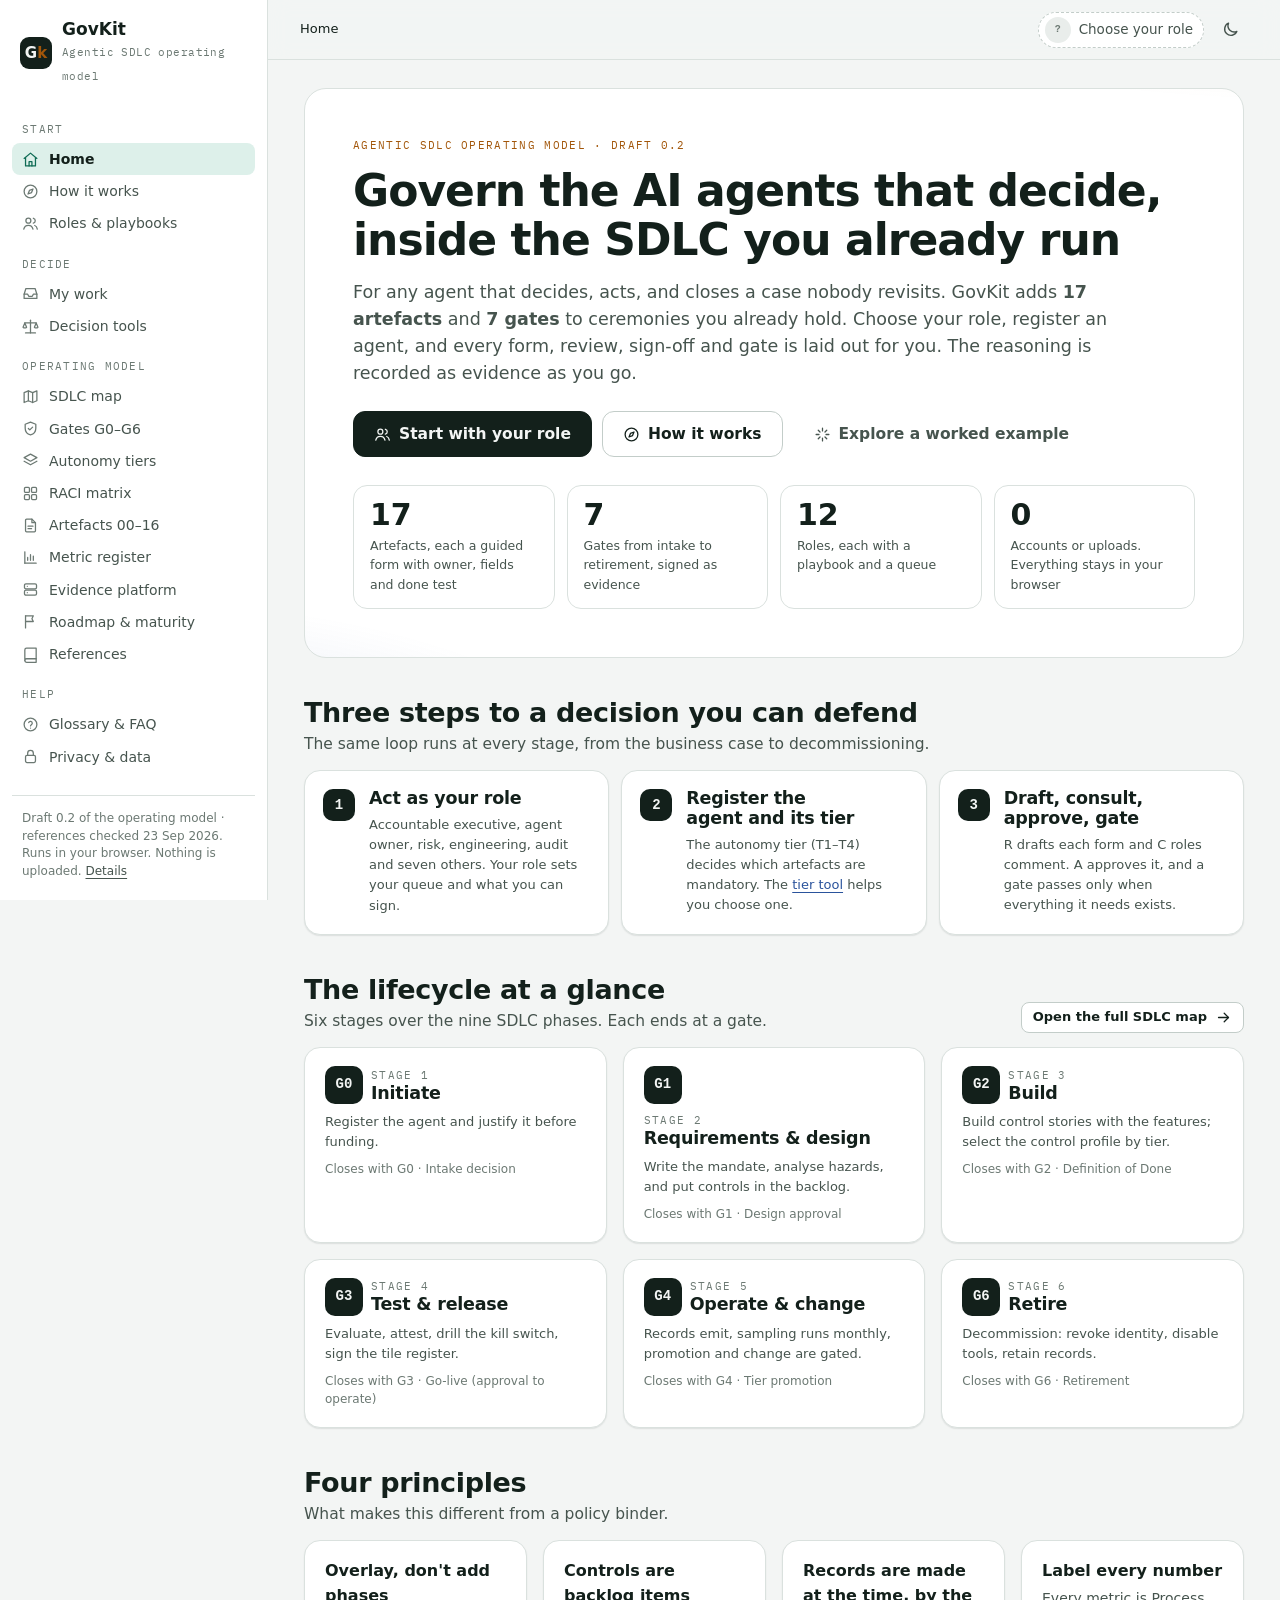
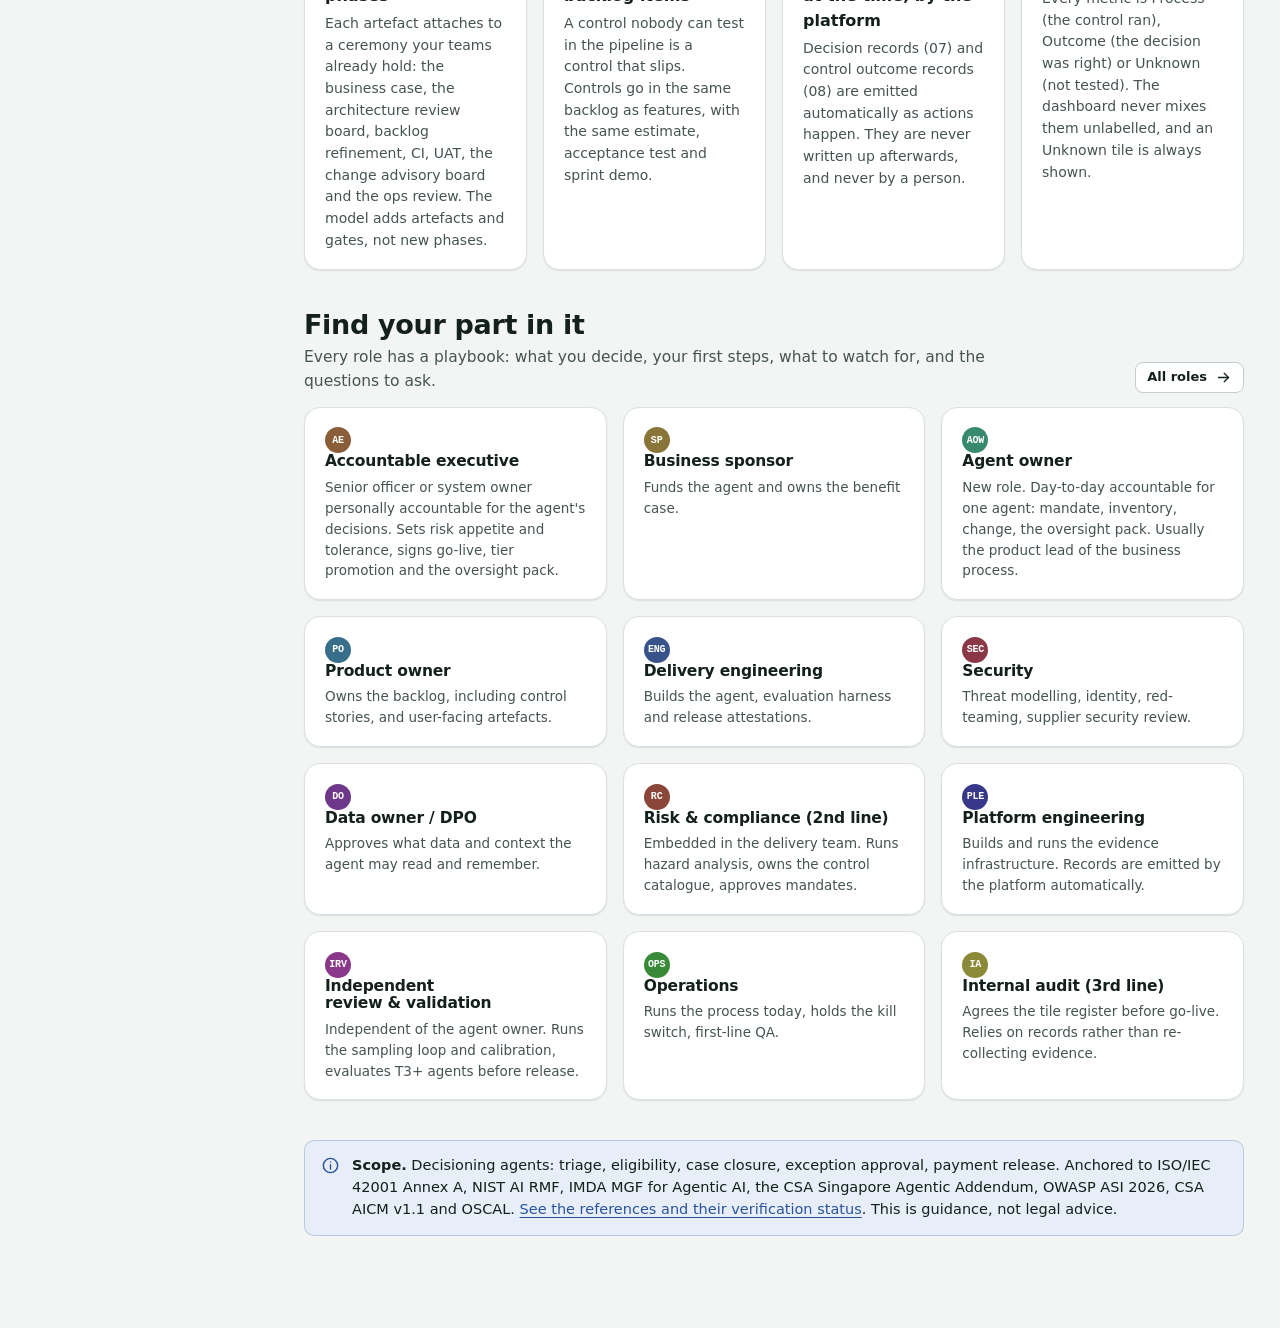
==== web/index.html @ 91ff84ce "Rebuild GovKit around the Agentic SDLC Operating Model Replaces the MkDocs template kit and its read" ====
<!doctype html>
<html lang="en">
<head>
<meta charset="utf-8">
<meta name="viewport" content="width=device-width, initial-scale=1, viewport-fit=cover">
<title>GovKit · Agentic SDLC Operating Model</title>
<meta name="description" content="A free, role-based decision environment for governing decisioning AI agents across the SDLC you already run: 17 artefacts, 7 gates, 12 roles, autonomy tiers, and quantified outcome evidence.">
<meta name="theme-color" content="#13201B">
<link rel="icon" href="assets/favicon.svg" type="image/svg+xml">
<link rel="preload" href="assets/fonts/inter.woff2" as="font" type="font/woff2" crossorigin>
<link rel="preload" href="assets/fonts/bricolage.woff2" as="font" type="font/woff2" crossorigin>
<link rel="stylesheet" href="assets/css/app.css">
<script>
  // Apply the saved theme before first paint so the page never flashes.
  try { var t = localStorage.getItem('govkit.theme'); if (t) document.documentElement.setAttribute('data-theme', t); } catch (e) {}
</script>
<script type="module" src="assets/js/app.js"></script>
</head>
<body>
<a class="skip" href="#content">Skip to content</a>
<div class="shell">
  <aside class="side" id="side" aria-label="Primary"></aside>
  <div class="scrim" data-action="close-nav"></div>
  <div class="main">
    <header class="top" id="top"></header>
    <main class="content" id="content" tabindex="-1">
      <noscript>
        <div class="callout warn"><div><b>JavaScript is needed.</b> GovKit is an interactive workspace that runs entirely in your browser. Nothing is sent to a server. Enable JavaScript to use it.</div></div>
      </noscript>
      <div id="app" aria-live="polite"><p class="faint">Loading the operating model…</p></div>
    </main>
  </div>
</div>
<div class="toast-wrap" id="toasts" role="status" aria-live="polite"></div>
</body>
</html>
---- web/assets/css/app.css ----
/* GovKit — Agentic SDLC operating model
   Design tokens follow the operating-model source pack: a green-grey neutral
   scale, Process (blue), Outcome (amber) and Unknown (grey) as the three
   evidence kinds, and status colours for pass / fail / warning. */

@font-face{font-family:"Bricolage Grotesque";src:url(../fonts/bricolage.woff2) format("woff2");font-weight:400 800;font-display:swap}
@font-face{font-family:"Inter";src:url(../fonts/inter.woff2) format("woff2");font-weight:400 700;font-display:swap}
@font-face{font-family:"IBM Plex Mono";src:url(../fonts/plexmono-400.woff2) format("woff2");font-weight:400;font-display:swap}
@font-face{font-family:"IBM Plex Mono";src:url(../fonts/plexmono-500.woff2) format("woff2");font-weight:500;font-display:swap}
@font-face{font-family:"IBM Plex Mono";src:url(../fonts/plexmono-600.woff2) format("woff2");font-weight:600;font-display:swap}

:root{
  --bg:#F3F5F4; --surface:#FFFFFF; --surface-2:#F8FAF9; --sunk:#E9EDEB;
  --ink:#13201B; --ink-2:#46544E; --ink-3:#6C7973; --rule:#DAE1DE; --rule-2:#C3CDC9;
  --process:#2A539C; --process-bg:#E7EEF8;
  --outcome:#A2560A; --outcome-bg:#FBECD8;
  --unknown:#5F666C; --unknown-bg:#ECEEEF;
  --ok:#23734A; --ok-bg:#E1F2E7; --bad:#B42318; --bad-bg:#FBE6E3; --warn:#8A6100; --warn-bg:#FBF1D2;
  --accent:#0E6B54; --accent-ink:#FFFFFF; --accent-bg:#DDF0EA;
  --code-bg:#EEF2F0; --hl:#FFF3C4;
  --shadow-1:0 1px 2px rgba(19,32,27,.06),0 1px 1px rgba(19,32,27,.04);
  --shadow-2:0 8px 24px -8px rgba(19,32,27,.18),0 2px 6px rgba(19,32,27,.06);
  --display:"Bricolage Grotesque","Avenir Next","Segoe UI",system-ui,sans-serif;
  --body:"Inter",system-ui,-apple-system,"Segoe UI",Roboto,sans-serif;
  --mono:"IBM Plex Mono",ui-monospace,"SFMono-Regular",Menlo,Consolas,monospace;
  --r-sm:6px; --r:10px; --r-lg:16px;
  --side:268px; --top:60px;
  color-scheme:light;
}
@media (prefers-color-scheme: dark){
  :root:not([data-theme="light"]){
    --bg:#0C1210; --surface:#141C19; --surface-2:#18211E; --sunk:#1D2724;
    --ink:#E4EBE7; --ink-2:#A9B6B0; --ink-3:#7F8C86; --rule:#27322E; --rule-2:#34413C;
    --process:#8DAEEA; --process-bg:#18233A; --outcome:#F2A649; --outcome-bg:#33230E;
    --unknown:#A9AFB4; --unknown-bg:#232A28;
    --ok:#62C48D; --ok-bg:#132A1D; --bad:#F2786E; --bad-bg:#371A16; --warn:#E8C45A; --warn-bg:#2F2710;
    --accent:#4CC7A2; --accent-ink:#06231B; --accent-bg:#12302A;
    --code-bg:#0F1614; --hl:#3A3212;
    --shadow-1:0 1px 2px rgba(0,0,0,.4); --shadow-2:0 10px 30px -10px rgba(0,0,0,.6);
    color-scheme:dark;
  }
}
:root[data-theme="dark"]{
  --bg:#0C1210; --surface:#141C19; --surface-2:#18211E; --sunk:#1D2724;
  --ink:#E4EBE7; --ink-2:#A9B6B0; --ink-3:#7F8C86; --rule:#27322E; --rule-2:#34413C;
  --process:#8DAEEA; --process-bg:#18233A; --outcome:#F2A649; --outcome-bg:#33230E;
  --unknown:#A9AFB4; --unknown-bg:#232A28;
  --ok:#62C48D; --ok-bg:#132A1D; --bad:#F2786E; --bad-bg:#371A16; --warn:#E8C45A; --warn-bg:#2F2710;
  --accent:#4CC7A2; --accent-ink:#06231B; --accent-bg:#12302A;
  --code-bg:#0F1614; --hl:#3A3212;
  --shadow-1:0 1px 2px rgba(0,0,0,.4); --shadow-2:0 10px 30px -10px rgba(0,0,0,.6);
  color-scheme:dark;
}

*{box-sizing:border-box}
svg{width:18px;height:18px;flex:none}
h2 svg,h3 svg,h4 svg{vertical-align:-3px;margin-right:4px}
.aid-box svg{width:19px;height:19px}
.sm-ic{width:13px;height:13px;vertical-align:-2px}
html{-webkit-text-size-adjust:100%;scroll-padding-top:calc(var(--top) + 16px)}
body{margin:0;background:var(--bg);color:var(--ink);font-family:var(--body);font-size:15.5px;line-height:1.55;-webkit-font-smoothing:antialiased;overflow-x:hidden}
h1,h2,h3,h4{font-family:var(--display);line-height:1.12;margin:0;letter-spacing:-.012em;text-wrap:balance}
h1{font-size:clamp(28px,4vw,44px);font-weight:800;letter-spacing:-.022em}
h2{font-size:clamp(21px,2.4vw,27px);font-weight:750}
h3{font-size:17.5px;font-weight:650}
h4{font-size:15px;font-weight:650}
p{margin:0}
a{color:var(--process);text-underline-offset:3px;text-decoration-thickness:1px}
a:hover{text-decoration-thickness:2px}
:focus-visible{outline:2px solid var(--accent);outline-offset:2px;border-radius:4px}
code,kbd,.mono{font-family:var(--mono)}
code{font-size:.9em;background:var(--code-bg);padding:1px 5px;border-radius:4px}
pre{margin:0;background:var(--code-bg);border:1px solid var(--rule);border-radius:var(--r);padding:14px 16px;overflow:auto;font-size:12.5px;line-height:1.55;font-family:var(--mono);white-space:pre}
ul,ol{margin:0;padding-left:20px}
li+li{margin-top:4px}
hr{border:0;border-top:1px solid var(--rule);margin:24px 0}
.sr-only{position:absolute;width:1px;height:1px;padding:0;margin:-1px;overflow:hidden;clip:rect(0,0,0,0);white-space:nowrap;border:0}
.skip{position:absolute;left:12px;top:-60px;z-index:100;background:var(--ink);color:var(--bg);padding:8px 12px;border-radius:6px}
.skip:focus{top:12px}
@media (prefers-reduced-motion: reduce){*{transition:none!important;animation:none!important;scroll-behavior:auto!important}}

/* ---------- shell ---------- */
.shell{display:grid;grid-template-columns:var(--side) minmax(0,1fr);min-height:100vh}
.side{position:sticky;top:0;height:100vh;overflow-y:auto;background:var(--surface);border-right:1px solid var(--rule);display:flex;flex-direction:column;padding:16px 12px 20px;gap:4px;z-index:40}
.brand{display:flex;align-items:center;gap:10px;padding:4px 8px 14px;text-decoration:none;color:var(--ink)}
.brand-mark{width:32px;height:32px;border-radius:9px;background:var(--ink);color:var(--bg);display:flex;align-items:center;justify-content:center;font-family:var(--display);font-weight:800;font-size:15px;flex:none}
.brand-mark span{color:var(--outcome)}
.brand b{font-family:var(--display);font-weight:800;font-size:17px;display:block;line-height:1.1}
.brand small{font-family:var(--mono);font-size:10.5px;color:var(--ink-3);letter-spacing:.04em}
.nav-group{margin-top:10px}
.nav-label{font-family:var(--mono);font-size:10.5px;letter-spacing:.12em;text-transform:uppercase;color:var(--ink-3);padding:6px 10px}
.nav a{display:flex;align-items:center;gap:10px;padding:7px 10px;border-radius:8px;color:var(--ink-2);text-decoration:none;font-size:14px;font-weight:500;line-height:1.3}
.nav a:hover{background:var(--sunk);color:var(--ink)}
.nav a[aria-current="page"]{background:var(--accent-bg);color:var(--ink);font-weight:600}
.nav a[aria-current="page"] svg{color:var(--accent)}
.nav svg{width:17px;height:17px;flex:none;color:var(--ink-3)}
.nav .count{margin-left:auto;font-family:var(--mono);font-size:11px;background:var(--outcome);color:var(--bg);border-radius:20px;padding:1px 7px;font-weight:600}
.side-foot{margin-top:auto;padding:14px 10px 0;border-top:1px solid var(--rule);font-size:12px;color:var(--ink-3);line-height:1.45}
.side-foot a{color:var(--ink-2)}

.main{min-width:0;display:flex;flex-direction:column}
.top{position:sticky;top:0;z-index:30;height:var(--top);display:flex;align-items:center;gap:10px;padding:0 clamp(16px,3vw,32px);background:color-mix(in srgb,var(--bg) 86%,transparent);backdrop-filter:saturate(1.4) blur(10px);-webkit-backdrop-filter:saturate(1.4) blur(10px);border-bottom:1px solid var(--rule)}
.top .menu{display:none}
.crumbs{display:flex;align-items:center;gap:6px;font-size:13px;color:var(--ink-3);min-width:0;overflow:hidden;white-space:nowrap}
.crumbs a{color:var(--ink-3);text-decoration:none}
.crumbs a:hover{color:var(--ink)}
.crumbs span:last-child{color:var(--ink);font-weight:500;overflow:hidden;text-overflow:ellipsis}
.crumbs .sep{opacity:.5}
.top-right{margin-left:auto;display:flex;align-items:center;gap:8px}
.content{width:100%;max-width:1180px;margin:0 auto;padding:28px clamp(16px,3vw,36px) 96px}
.scrim{display:none}

@media (max-width: 960px){
  .shell{grid-template-columns:minmax(0,1fr)}
  .side{position:fixed;left:0;top:0;bottom:0;width:min(300px,86vw);transform:translateX(-102%);transition:transform .22s ease;box-shadow:var(--shadow-2)}
  body.nav-open .side{transform:none}
  body.nav-open .scrim{display:block;position:fixed;inset:0;background:rgba(0,0,0,.35);z-index:35}
  .top .menu{display:inline-grid}
  .crumbs{display:none}
  .top .brand-sm{display:flex}
}
.brand-sm{display:none;align-items:center;gap:8px;text-decoration:none;color:var(--ink);font-family:var(--display);font-weight:800}
.brand-sm .brand-mark{width:28px;height:28px;font-size:13px;border-radius:8px}

/* ---------- role switcher ---------- */
.role-btn{display:inline-flex;align-items:center;gap:8px;height:36px;padding:0 10px 0 6px;border-radius:30px;border:1px solid var(--rule-2);background:var(--surface);color:var(--ink);cursor:pointer;font:inherit;font-size:13.5px;font-weight:500;max-width:260px}
.role-btn:hover{border-color:var(--ink-3)}
.role-btn .av{flex:none}
.role-btn .rl{overflow:hidden;text-overflow:ellipsis;white-space:nowrap}
.role-btn.none{border-style:dashed;color:var(--ink-2)}
.role-btn.none .av{background:var(--sunk);color:var(--ink-3)}
.av{width:26px;height:26px;border-radius:50%;display:inline-grid;place-items:center;font-family:var(--mono);font-size:10px;font-weight:600;background:var(--ink);color:var(--bg);letter-spacing:-.02em}
.av.lg{width:44px;height:44px;font-size:13px}
.icon-btn{appearance:none;width:36px;height:36px;border-radius:10px;border:1px solid transparent;background:transparent;color:var(--ink-2);display:inline-grid;place-items:center;cursor:pointer}
.icon-btn:hover{background:var(--sunk);color:var(--ink)}
.icon-btn svg{width:19px;height:19px}

.popover{position:absolute;right:clamp(16px,3vw,32px);top:calc(var(--top) - 6px);width:min(380px,calc(100vw - 32px));max-height:min(620px,80vh);overflow:auto;background:var(--surface);border:1px solid var(--rule);border-radius:var(--r-lg);box-shadow:var(--shadow-2);padding:10px;z-index:50}
.popover h4{padding:6px 8px 4px}
.popover .hint{font-size:12.5px;color:var(--ink-3);padding:0 8px 8px}
.role-opt{display:flex;gap:10px;align-items:flex-start;width:100%;text-align:left;padding:8px;border-radius:10px;border:0;background:none;color:var(--ink);cursor:pointer;font:inherit}
.role-opt:hover,.role-opt:focus-visible{background:var(--sunk)}
.role-opt[aria-checked="true"]{background:var(--accent-bg)}
.role-opt b{font-size:13.5px;display:block}
.role-opt small{font-size:12px;color:var(--ink-3);display:block;line-height:1.35;margin-top:1px}
.name-row{display:flex;gap:8px;align-items:center;padding:10px 8px 4px;border-top:1px solid var(--rule);margin-top:8px}
.name-row label{font-size:12px;color:var(--ink-3);white-space:nowrap}

/* ---------- primitives ---------- */
.stack{display:flex;flex-direction:column}
.row{display:flex;align-items:center;flex-wrap:wrap}
.g4{gap:4px}.g6{gap:6px}.g8{gap:8px}.g12{gap:12px}.g16{gap:16px}.g20{gap:20px}.g24{gap:24px}.g32{gap:32px}
.grow{flex:1 1 auto;min-width:0}
.mt8{margin-top:8px}.mt12{margin-top:12px}.mt16{margin-top:16px}.mt24{margin-top:24px}.mt32{margin-top:32px}.mt48{margin-top:48px}
.muted{color:var(--ink-2)}.faint{color:var(--ink-3)}
.small{font-size:13px}.xs{font-size:12px}
.eyebrow{font-family:var(--mono);font-size:11px;letter-spacing:.12em;text-transform:uppercase;color:var(--ink-3)}
.eyebrow.accent{color:var(--outcome)}
.lede{font-size:17.5px;color:var(--ink-2);line-height:1.55;max-width:760px}
.prose{max-width:760px}
.prose p+p{margin-top:12px}
.grid{display:grid;gap:16px}
.cols-2{grid-template-columns:repeat(2,minmax(0,1fr))}
.cols-3{grid-template-columns:repeat(3,minmax(0,1fr))}
.cols-4{grid-template-columns:repeat(4,minmax(0,1fr))}
.auto-fill{grid-template-columns:repeat(auto-fill,minmax(260px,1fr))}
@media (max-width: 1080px){.cols-4{grid-template-columns:repeat(2,minmax(0,1fr))}}
@media (max-width: 860px){.cols-3,.cols-2{grid-template-columns:minmax(0,1fr)}}
@media (max-width: 560px){.cols-4{grid-template-columns:minmax(0,1fr)}}

.page-head{display:flex;flex-direction:column;gap:10px;margin-bottom:26px}

.section{margin-top:40px}
.section-head{display:flex;align-items:flex-end;justify-content:space-between;gap:12px;flex-wrap:wrap;margin-bottom:14px}
.section-head p{max-width:700px}

.card{background:var(--surface);border:1px solid var(--rule);border-radius:var(--r-lg);padding:18px 20px;box-shadow:var(--shadow-1)}
.card.flat{box-shadow:none}
.card.pad-lg{padding:24px 26px}
.card.sunk{background:var(--surface-2)}
a.card{display:block;color:inherit;text-decoration:none;transition:border-color .15s,box-shadow .15s,transform .15s}
a.card:hover{border-color:var(--rule-2);box-shadow:var(--shadow-2);transform:translateY(-1px)}
.card-title{display:flex;align-items:center;gap:10px}
.card h3+p{margin-top:6px}

.btn{appearance:none;display:inline-flex;align-items:center;justify-content:center;gap:8px;height:38px;padding:0 15px;border-radius:10px;border:1px solid var(--rule-2);background:var(--surface);color:var(--ink);font:inherit;font-size:14px;font-weight:550;cursor:pointer;text-decoration:none;white-space:nowrap;transition:background .15s,border-color .15s,box-shadow .15s}
.btn:hover{border-color:var(--ink-3);text-decoration:none}
.btn svg{width:17px;height:17px}
.btn.primary{background:var(--ink);border-color:var(--ink);color:var(--bg)}
.btn.primary:hover{box-shadow:0 0 0 3px color-mix(in srgb,var(--ink) 18%,transparent)}
.btn.accent{background:var(--accent);border-color:var(--accent);color:var(--accent-ink)}
.btn.ok{background:var(--ok);border-color:var(--ok);color:#fff}
.btn.bad{background:transparent;border-color:color-mix(in srgb,var(--bad) 55%,transparent);color:var(--bad)}
.btn.bad:hover{background:var(--bad-bg)}
.btn.ghost{background:transparent;border-color:transparent;color:var(--ink-2)}
.btn.ghost:hover{background:var(--sunk);color:var(--ink)}
.btn.sm{height:31px;padding:0 11px;font-size:13px;border-radius:8px}
.btn.lg{height:46px;padding:0 20px;font-size:15.5px;border-radius:12px}
.btn[disabled],.btn[aria-disabled="true"]{opacity:.45;cursor:not-allowed;box-shadow:none}

.badge{display:inline-flex;align-items:center;gap:5px;font-family:var(--mono);font-size:10.5px;font-weight:600;letter-spacing:.05em;text-transform:uppercase;padding:3px 8px;border-radius:20px;white-space:nowrap;line-height:1.3;background:var(--sunk);color:var(--ink-2)}
.badge .dot{width:6px;height:6px;border-radius:50%;background:currentColor}
.badge.process{background:var(--process-bg);color:var(--process)}
.badge.outcome{background:var(--outcome-bg);color:var(--outcome)}
.badge.unknown{background:var(--unknown-bg);color:var(--unknown)}
.badge.ok{background:var(--ok-bg);color:var(--ok)}
.badge.bad{background:var(--bad-bg);color:var(--bad)}
.badge.warn{background:var(--warn-bg);color:var(--warn)}
.badge.ink{background:var(--ink);color:var(--bg)}
.badge.line{background:transparent;border:1px solid var(--rule-2);color:var(--ink-2)}
.badge.accent{background:var(--accent-bg);color:var(--accent)}

.chip{display:inline-flex;align-items:center;gap:6px;font-family:var(--mono);font-size:12px;padding:4px 9px;border-radius:8px;border:1px solid var(--rule);background:var(--surface);color:var(--ink);text-decoration:none;white-space:nowrap}
a.chip:hover{border-color:var(--ink-3)}
button.chip{cursor:pointer}
.chip[aria-pressed="true"]{background:var(--ink);border-color:var(--ink);color:var(--bg)}
.aid{font-family:var(--mono);font-weight:600;color:var(--process)}
.aid.o{color:var(--outcome)}
.aid-box{display:inline-grid;place-items:center;min-width:38px;height:38px;border-radius:10px;background:var(--process-bg);color:var(--process);font-family:var(--mono);font-weight:600;font-size:14px;flex:none}
.aid-box.o{background:var(--outcome-bg);color:var(--outcome)}
.aid-box.g{background:var(--ink);color:var(--bg)}

.callout{display:flex;gap:12px;padding:14px 16px;border-radius:var(--r);border:1px solid var(--rule);background:var(--surface-2);font-size:14.5px;line-height:1.5}
.callout svg{width:19px;height:19px;flex:none;margin-top:1px}
.callout.info{background:var(--process-bg);border-color:color-mix(in srgb,var(--process) 25%,transparent)}
.callout.info svg{color:var(--process)}
.callout.warn{background:var(--warn-bg);border-color:color-mix(in srgb,var(--warn) 30%,transparent)}
.callout.warn svg{color:var(--warn)}
.callout.ok{background:var(--ok-bg);border-color:color-mix(in srgb,var(--ok) 30%,transparent)}
.callout.ok svg{color:var(--ok)}
.callout.bad{background:var(--bad-bg);border-color:color-mix(in srgb,var(--bad) 30%,transparent)}
.callout.bad svg{color:var(--bad)}
.callout.outcome{background:var(--outcome-bg);border-color:color-mix(in srgb,var(--outcome) 30%,transparent)}
.callout.outcome svg{color:var(--outcome)}
.callout b{font-weight:650}

.kv{display:grid;grid-template-columns:minmax(90px,auto) minmax(0,1fr);gap:8px 16px;font-size:14px}
.kv dt{font-family:var(--mono);font-size:10.5px;letter-spacing:.1em;text-transform:uppercase;color:var(--ink-3);padding-top:3px}
.kv dd{margin:0;color:var(--ink-2)}

.progress{height:8px;border-radius:10px;background:var(--sunk);overflow:hidden}
.progress>span{display:block;height:100%;border-radius:10px;background:var(--accent);transition:width .3s}
.progress.ok>span{background:var(--ok)}
.ring{--p:0;--c:var(--accent);width:58px;height:58px;border-radius:50%;background:conic-gradient(var(--c) calc(var(--p)*1%),var(--sunk) 0);display:grid;place-items:center;flex:none}
.ring::before{content:"";grid-area:1/1;width:44px;height:44px;border-radius:50%;background:var(--surface)}
.ring b{grid-area:1/1;font-family:var(--mono);font-size:12.5px;z-index:1}
.ring.lg{width:84px;height:84px}
.ring.lg::before{width:66px;height:66px}
.ring.lg b{font-size:16px}

.empty{text-align:center;padding:40px 24px;border:1.5px dashed var(--rule-2);border-radius:var(--r-lg);color:var(--ink-2)}
.empty svg{width:34px;height:34px;color:var(--ink-3)}
.empty h3{margin:10px 0 6px}
.empty p{max-width:460px;margin:0 auto}

/* ---------- tables ---------- */
.scroll-x{overflow-x:auto;-webkit-overflow-scrolling:touch;border-radius:var(--r-lg)}
.tbl{border-collapse:collapse;width:100%;font-size:14px}
.tbl th{font-family:var(--mono);font-size:10.5px;letter-spacing:.1em;text-transform:uppercase;color:var(--ink-3);text-align:left;font-weight:500;padding:10px 12px;border-bottom:1px solid var(--rule-2);background:var(--surface-2);vertical-align:bottom;white-space:nowrap}
.tbl td{padding:11px 12px;border-bottom:1px solid var(--rule);vertical-align:top;color:var(--ink-2);line-height:1.45}
.tbl tr:last-child td{border-bottom:0}
.tbl td.k{font-weight:600;color:var(--ink)}
.tbl-card{background:var(--surface);border:1px solid var(--rule);border-radius:var(--r-lg);overflow:hidden;box-shadow:var(--shadow-1)}
.tbl tbody tr:hover td{background:color-mix(in srgb,var(--sunk) 45%,transparent)}
.tbl .num{text-align:right;font-family:var(--mono);white-space:nowrap}

.matrix td,.matrix th{text-align:center;padding:8px 6px}
.matrix td:nth-child(1),.matrix td:nth-child(2),.matrix th:nth-child(1),.matrix th:nth-child(2){text-align:left}
.matrix th.vert{writing-mode:vertical-rl;transform:rotate(180deg);height:150px;white-space:nowrap;padding:8px 4px;vertical-align:bottom;letter-spacing:.04em;text-transform:none;font-size:11.5px}
.matrix .colhl{background:color-mix(in srgb,var(--hl) 80%,transparent)!important}
.matrix tr.dimrow td{opacity:.3}
.rc{display:inline-grid;place-items:center;min-width:24px;height:22px;padding:0 3px;border-radius:5px;font-family:var(--mono);font-weight:600;font-size:11.5px}
.rc.R{background:var(--ink);color:var(--bg)}
.rc.A{background:var(--outcome);color:var(--bg)}
.rc.C{border:1px solid var(--ink-3);color:var(--ink-2)}
.rc.I{color:var(--ink-3)}
.req{font-family:var(--mono);font-size:11px;font-weight:600;padding:2px 8px;border-radius:5px;white-space:nowrap;display:inline-block}
.req.required{background:var(--ink);color:var(--bg)}
.req.light{border:1px solid var(--ink-2);color:var(--ink)}
.req.recommended{color:var(--ink-3);border:1px dashed var(--ink-3)}
.req.not_required{color:var(--ink-3)}
.req.if_vendor{background:var(--process-bg);color:var(--process)}

/* ---------- tabs / segmented ---------- */
.tabs{display:flex;gap:4px;border-bottom:1px solid var(--rule);margin-bottom:20px;overflow-x:auto;scrollbar-width:none}
.tabs::-webkit-scrollbar{display:none}
.tabs a,.tabs button{appearance:none;background:none;border:0;border-bottom:2px solid transparent;padding:10px 12px;font:inherit;font-size:14px;font-weight:550;color:var(--ink-3);cursor:pointer;text-decoration:none;white-space:nowrap;margin-bottom:-1px}
.tabs a:hover,.tabs button:hover{color:var(--ink)}
.tabs [aria-selected="true"],.tabs [aria-current="page"]{color:var(--ink);border-bottom-color:var(--accent)}
.seg{display:inline-flex;padding:3px;border-radius:10px;background:var(--sunk);gap:2px;flex-wrap:wrap}
.seg button{appearance:none;border:0;background:transparent;padding:6px 11px;border-radius:8px;font:inherit;font-size:13px;font-weight:550;color:var(--ink-2);cursor:pointer}
.seg button[aria-pressed="true"]{background:var(--surface);color:var(--ink);box-shadow:var(--shadow-1)}

/* ---------- forms ---------- */
.field{display:flex;flex-direction:column;gap:6px}
.field+.field{margin-top:18px}
.field>label,.field .lbl{font-weight:600;font-size:14px;display:flex;align-items:center;gap:8px;flex-wrap:wrap}
.field .req-mark{color:var(--bad);font-weight:700}
.field .core-mark{font-family:var(--mono);font-size:10px;font-weight:600;letter-spacing:.06em;text-transform:uppercase;color:var(--accent);background:var(--accent-bg);border-radius:4px;padding:1px 5px}
.field .help{font-size:13px;color:var(--ink-3);line-height:1.5;max-width:720px}
.field .src{font-family:var(--mono);font-size:11px;color:var(--ink-3)}
.input,select.input,textarea.input{width:100%;font:inherit;font-size:14.5px;color:var(--ink);background:var(--surface);border:1px solid var(--rule-2);border-radius:9px;padding:9px 12px;min-height:40px;transition:border-color .15s,box-shadow .15s}
.input:hover{border-color:var(--ink-3)}
.input:focus{outline:none;border-color:var(--accent);box-shadow:0 0 0 3px color-mix(in srgb,var(--accent) 22%,transparent)}
.input[readonly],.input:disabled{background:var(--surface-2);color:var(--ink-2)}
textarea.input{min-height:92px;resize:vertical;line-height:1.5}
textarea.input.code{font-family:var(--mono);font-size:12.5px;min-height:220px;white-space:pre;tab-size:2}
.input.sm{min-height:34px;padding:6px 9px;font-size:13.5px}
.input-unit{display:flex;align-items:stretch}
.input-unit .input{border-top-right-radius:0;border-bottom-right-radius:0}
.input-unit span{display:grid;place-items:center;padding:0 11px;border:1px solid var(--rule-2);border-left:0;border-radius:0 9px 9px 0;background:var(--surface-2);color:var(--ink-3);font-size:13px;white-space:nowrap}
.input.invalid{border-color:var(--bad)}
.opts{display:flex;flex-wrap:wrap;gap:6px}
.opt{position:relative}
.opt input{position:absolute;opacity:0;inset:0;cursor:pointer}
.opt span{display:inline-flex;align-items:center;gap:6px;padding:7px 12px;border-radius:9px;border:1px solid var(--rule-2);background:var(--surface);font-size:13.5px;cursor:pointer;transition:all .15s}
.opt input:checked+span{background:var(--ink);border-color:var(--ink);color:var(--bg)}
.opt input:focus-visible+span{outline:2px solid var(--accent);outline-offset:2px}
.opt:hover span{border-color:var(--ink-3)}
.check{display:flex;gap:10px;align-items:flex-start;cursor:pointer;font-size:14.5px}
.check input{width:18px;height:18px;margin:2px 0 0;accent-color:var(--accent);flex:none}
.list-rows{display:flex;flex-direction:column;gap:6px}
.list-row{display:flex;gap:6px;align-items:center}
.ftable{width:100%;border-collapse:separate;border-spacing:0;font-size:13px}
.ftable th{font-family:var(--mono);font-size:10px;letter-spacing:.08em;text-transform:uppercase;color:var(--ink-3);text-align:left;font-weight:500;padding:0 6px 6px;white-space:nowrap}
.ftable td{padding:3px;vertical-align:top}
.ftable td .input{min-width:110px}
.ftable td.act{width:36px}
.ftable .computed{font-family:var(--mono);font-size:12px;padding:8px 6px;white-space:nowrap;color:var(--ink-2)}
.trows{display:flex;flex-direction:column;gap:10px}
.trow{border:1px solid var(--rule);border-radius:12px;padding:12px 14px;background:var(--surface-2)}
.trow-grid{display:grid;grid-template-columns:repeat(auto-fill,minmax(190px,1fr));gap:10px 12px}
.tcell{display:flex;flex-direction:column;gap:4px;min-width:0}
.tcell>span{font-size:11.5px;font-weight:600;color:var(--ink-2)}
.tcell .input{min-height:36px;padding:7px 10px;font-size:13.5px}
.trow .computed{font-size:12.5px;color:var(--ink-2);margin-top:8px;display:flex;gap:6px;align-items:center;flex-wrap:wrap}
.trow .computed:empty{display:none}
.fsec{padding:22px 24px}
.fsec+.fsec{border-top:1px solid var(--rule)}
.fsec>h3{margin-bottom:16px;display:flex;align-items:center;gap:10px}
.fsec>h3 .n{font-family:var(--mono);font-size:12px;color:var(--ink-3);font-weight:500}

.form-layout{display:grid;grid-template-columns:minmax(0,1fr) 340px;gap:24px;align-items:start}
.form-aside{position:sticky;top:calc(var(--top) + 16px);display:flex;flex-direction:column;gap:14px}
@media (max-width: 1100px){.form-layout{grid-template-columns:minmax(0,1fr)}.form-aside{position:static}}
.savebar{position:sticky;bottom:0;z-index:20;display:flex;align-items:center;gap:10px;flex-wrap:wrap;padding:12px 16px;margin-top:16px;border-radius:var(--r-lg);background:color-mix(in srgb,var(--surface) 92%,transparent);backdrop-filter:blur(8px);border:1px solid var(--rule);box-shadow:var(--shadow-2)}

/* ---------- status ---------- */
.st{display:inline-flex;align-items:center;gap:6px;font-size:12.5px;font-weight:600;white-space:nowrap}
.st::before{content:"";width:8px;height:8px;border-radius:50%;background:var(--ink-3)}
.st.not_started{color:var(--ink-3)}
.st.not_started::before{background:transparent;border:1.5px solid var(--ink-3)}
.st.draft{color:var(--process)}.st.draft::before{background:var(--process)}
.st.submitted{color:var(--warn)}.st.submitted::before{background:var(--warn)}
.st.approved{color:var(--ok)}.st.approved::before{background:var(--ok)}
.st.returned{color:var(--bad)}.st.returned::before{background:var(--bad)}
.st.na{color:var(--ink-3);font-weight:500}.st.na::before{background:var(--rule-2)}

/* ---------- journey stepper ---------- */
.journey{display:grid;grid-template-columns:repeat(6,minmax(0,1fr));gap:0;counter-reset:s}
.jstep{position:relative;padding:0 8px 0 0}
.jstep .dotline{display:flex;align-items:center}
.jstep .d{width:30px;height:30px;border-radius:50%;display:grid;place-items:center;font-family:var(--mono);font-size:12px;font-weight:600;background:var(--surface);border:2px solid var(--rule-2);color:var(--ink-3);flex:none;z-index:1}
.jstep .ln{height:2px;background:var(--rule-2);flex:1;margin-left:6px}
.jstep:last-child .ln{display:none}
.jstep.done .d{background:var(--ok);border-color:var(--ok);color:#fff}
.jstep.done .ln{background:var(--ok)}
.jstep.cur .d{border-color:var(--accent);color:var(--accent);box-shadow:0 0 0 4px var(--accent-bg)}
.jstep b{display:block;font-size:13.5px;margin-top:8px}
.jstep small{display:block;font-size:12px;color:var(--ink-3);line-height:1.35;margin-top:2px}
@media (max-width: 760px){
  .journey{grid-template-columns:minmax(0,1fr);gap:10px}
  .jstep{display:grid;grid-template-columns:30px minmax(0,1fr);gap:0 12px;padding:0}
  .jstep .dotline{grid-row:1/3}
  .jstep .ln{display:none}
  .jstep b{margin-top:4px}
}

/* ---------- SDLC map ---------- */
.pmap{display:grid;grid-template-columns:repeat(9,minmax(132px,1fr));min-width:1220px;gap:0;background:var(--surface);border:1px solid var(--rule);border-radius:var(--r-lg);overflow:hidden}
.pcol{display:flex;flex-direction:column;border-right:1px solid var(--rule)}
.pcol:last-child{border-right:0}
.phd{background:var(--surface-2);padding:12px 10px;border-bottom:1px solid var(--rule);min-height:94px;display:flex;flex-direction:column;gap:3px}
.phd .n{font-family:var(--mono);font-size:10.5px;color:var(--ink-3);letter-spacing:.08em}
.phd .t{font-family:var(--display);font-weight:800;font-size:16px}
.phd .c{font-size:12px;color:var(--ink-2);line-height:1.3;font-style:italic}
.pitems{padding:8px;display:flex;flex-direction:column;gap:6px;flex:1}
.pit{display:block;text-decoration:none;color:var(--ink);border:1px solid color-mix(in srgb,var(--process) 26%,transparent);background:var(--process-bg);border-radius:8px;padding:7px 8px;font-size:12.5px;line-height:1.3;transition:opacity .15s,box-shadow .15s}
.pit:hover{box-shadow:0 0 0 2px color-mix(in srgb,var(--process) 45%,transparent)}
.pit.o{background:var(--outcome-bg);border-color:color-mix(in srgb,var(--outcome) 40%,transparent)}
.pit.o:hover{box-shadow:0 0 0 2px color-mix(in srgb,var(--outcome) 45%,transparent)}
.pit .id{font-family:var(--mono);font-weight:600;color:var(--process);margin-right:4px}
.pit.o .id{color:var(--outcome)}
.pit .who{display:block;font-family:var(--mono);font-size:10.5px;color:var(--ink-3);margin-top:3px}
.pit .nt{display:block;font-size:11.5px;color:var(--ink-2);margin-top:2px;font-style:italic}
.pit .myrole{display:inline-block;margin-top:4px}
.pgate{display:block;margin:0 8px 8px;padding:8px;border:1.5px solid var(--ink);border-radius:8px;font-family:var(--mono);font-size:11px;line-height:1.35;background:var(--surface);color:var(--ink);text-decoration:none}
.pgate:hover{background:var(--sunk)}
.pgate b{display:block;font-size:11.5px}
.dim{opacity:.22}

/* ---------- artefact list ---------- */
.alist{display:flex;flex-direction:column;gap:8px}
.arow{display:grid;grid-template-columns:auto minmax(0,1fr) auto;gap:14px;align-items:center;padding:12px 14px;background:var(--surface);border:1px solid var(--rule);border-radius:var(--r);text-decoration:none;color:inherit;transition:border-color .15s,box-shadow .15s}
a.arow:hover{border-color:var(--rule-2);box-shadow:var(--shadow-1)}
.arow .t b{display:block;font-weight:600;font-size:14.5px;color:var(--ink)}
.arow .t small{display:block;font-size:12.5px;color:var(--ink-3);margin-top:1px}
.arow .r{display:flex;gap:8px;align-items:center;flex-wrap:wrap;justify-content:flex-end}
@media (max-width: 640px){.arow{grid-template-columns:auto minmax(0,1fr)}.arow .r{grid-column:1/-1;justify-content:flex-start}}

/* ---------- misc blocks ---------- */
.hero{position:relative;border-radius:22px;padding:clamp(24px,4vw,48px);background:
  radial-gradient(1200px 400px at 110% -40%,color-mix(in srgb,var(--outcome) 22%,transparent),transparent 60%),
  radial-gradient(900px 380px at -20% 130%,color-mix(in srgb,var(--process) 20%,transparent),transparent 60%),
  var(--surface);border:1px solid var(--rule);overflow:hidden}
.hero h1{max-width:820px}
.hero .lede{margin-top:14px}
.hero .ctas{display:flex;gap:10px;flex-wrap:wrap;margin-top:24px}
.stats{display:grid;grid-template-columns:repeat(4,minmax(0,1fr));gap:12px;margin-top:28px}
.stat{padding:14px 16px;border-radius:14px;background:color-mix(in srgb,var(--surface) 75%,transparent);border:1px solid var(--rule)}
.stat b{display:block;font-family:var(--display);font-size:30px;font-weight:800;line-height:1}
.stat span{display:block;font-size:12.5px;color:var(--ink-2);margin-top:6px}
@media (max-width: 720px){.stats{grid-template-columns:repeat(2,minmax(0,1fr))}}
.steps{counter-reset:st;display:grid;gap:12px}
.stepc{position:relative;padding:18px 18px 18px 64px}
.stepc::before{counter-increment:st;content:counter(st);position:absolute;left:18px;top:18px;width:32px;height:32px;border-radius:10px;background:var(--ink);color:var(--bg);display:grid;place-items:center;font-family:var(--mono);font-weight:600;font-size:14px}
.principle b{font-family:var(--display);font-size:16px;display:block;margin-bottom:4px}
.principle p{font-size:14px;color:var(--ink-2)}
.tier-card .tn{font-family:var(--mono);font-weight:600;font-size:13px;color:var(--outcome)}
.tier-card h3{margin:4px 0 6px}
.tier-card p{font-size:14px;color:var(--ink-2)}
.role-card{display:flex;gap:12px;align-items:flex-start}
.role-card h3{font-size:15.5px}
.role-card p{font-size:13.5px;color:var(--ink-2);margin-top:3px}
.q-item{display:grid;grid-template-columns:auto minmax(0,1fr) auto;gap:12px;align-items:center;padding:12px 14px;border:1px solid var(--rule);border-radius:var(--r);background:var(--surface);text-decoration:none;color:inherit}
.q-item:hover{border-color:var(--rule-2);box-shadow:var(--shadow-1)}
.q-item b{font-size:14.5px;font-weight:600;display:block}
.q-item small{font-size:12.5px;color:var(--ink-3)}
.verb{font-family:var(--mono);font-size:10.5px;font-weight:600;letter-spacing:.06em;text-transform:uppercase;padding:4px 8px;border-radius:6px;white-space:nowrap}
.verb.do{background:var(--ink);color:var(--bg)}
.verb.review{background:var(--process-bg);color:var(--process)}
.verb.approve{background:var(--outcome-bg);color:var(--outcome)}
.verb.gate{background:var(--accent-bg);color:var(--accent)}
.verb.read{background:var(--sunk);color:var(--ink-2)}

details.acc{border:1px solid var(--rule);border-radius:var(--r);background:var(--surface)}
details.acc+details.acc{margin-top:8px}
details.acc>summary{cursor:pointer;padding:13px 16px;font-weight:600;list-style:none;display:flex;align-items:center;gap:10px}
details.acc>summary::-webkit-details-marker{display:none}
details.acc>summary::after{content:"";margin-left:auto;width:8px;height:8px;border-right:2px solid var(--ink-3);border-bottom:2px solid var(--ink-3);transform:rotate(45deg);transition:transform .15s;flex:none}
details.acc[open]>summary::after{transform:rotate(225deg)}
details.acc>.acc-body{padding:0 16px 16px;color:var(--ink-2);font-size:14.5px}

.timeline{display:grid;grid-template-columns:repeat(4,minmax(0,1fr));gap:14px}
@media (max-width: 980px){.timeline{grid-template-columns:repeat(2,minmax(0,1fr))}}
@media (max-width: 600px){.timeline{grid-template-columns:minmax(0,1fr)}}
.tl-line{display:grid;grid-template-columns:44px minmax(0,1fr);gap:8px;font-size:13.5px;color:var(--ink-2);padding:7px 0;border-top:1px solid var(--rule)}
.tl-line .who{font-family:var(--mono);font-size:11px;font-weight:600;color:var(--ink)}
.ladder{display:grid;gap:8px}
.rung{display:grid;grid-template-columns:64px minmax(0,1fr);gap:14px;align-items:start;padding:14px 16px;border-radius:var(--r);border:1px solid var(--rule);background:var(--surface)}
.rung .lv{font-family:var(--display);font-size:22px;font-weight:800}
.rung.cur{border-color:var(--accent);box-shadow:0 0 0 3px var(--accent-bg)}
.rung b{display:block}
.rung p{font-size:13.5px;color:var(--ink-2);margin-top:3px}

.flow{display:grid;gap:10px}
.flow-row{display:flex;align-items:stretch;gap:8px;flex-wrap:wrap}
.flow-node{flex:1 1 150px;padding:12px 14px;border-radius:12px;border:1px solid var(--rule-2);background:var(--surface);font-size:13px}
.flow-node b{display:block;font-size:13.5px;margin-bottom:2px}
.flow-node.hot{border-color:var(--ink);box-shadow:inset 0 0 0 1px var(--ink)}
.flow-node.o{background:var(--outcome-bg);border-color:color-mix(in srgb,var(--outcome) 40%,transparent)}
.flow-node.p{background:var(--process-bg);border-color:color-mix(in srgb,var(--process) 30%,transparent)}
.flow-arrow{display:grid;place-items:center;color:var(--ink-3);font-family:var(--mono);font-size:12px;flex:0 0 auto}
@media (max-width: 720px){.flow-arrow{transform:rotate(90deg);width:100%}}

.big-num{font-family:var(--display);font-weight:800;font-size:40px;line-height:1}
.verdict{display:inline-flex;align-items:center;gap:8px;padding:8px 12px;border-radius:10px;font-weight:600;font-size:14px}
.verdict.ok{background:var(--ok-bg);color:var(--ok)}
.verdict.bad{background:var(--bad-bg);color:var(--bad)}
.verdict.warn{background:var(--warn-bg);color:var(--warn)}
.verdict.info{background:var(--process-bg);color:var(--process)}
.range{width:100%;accent-color:var(--accent)}
output{font-family:var(--mono);font-weight:600}

.comment{padding:10px 12px;border-radius:10px;background:var(--surface-2);border:1px solid var(--rule);font-size:13.5px}
.comment .meta{font-size:12px;color:var(--ink-3);display:flex;gap:6px;align-items:center;flex-wrap:wrap}
.comment p{margin-top:4px;color:var(--ink);white-space:pre-wrap}
.hist{font-size:12.5px;color:var(--ink-3)}
.hist li{margin:4px 0}

.toast-wrap{position:fixed;left:50%;bottom:22px;transform:translateX(-50%);z-index:90;display:flex;flex-direction:column;gap:8px;align-items:center;pointer-events:none}
.toast{pointer-events:auto;background:var(--ink);color:var(--bg);padding:10px 16px;border-radius:12px;font-size:14px;box-shadow:var(--shadow-2);animation:tin .2s ease;max-width:min(520px,calc(100vw - 32px))}
@keyframes tin{from{opacity:0;transform:translateY(8px)}to{opacity:1;transform:none}}

dialog.modal{border:0;border-radius:var(--r-lg);padding:0;width:min(560px,calc(100vw - 32px));background:var(--surface);color:var(--ink);box-shadow:var(--shadow-2)}
dialog.modal::backdrop{background:rgba(8,14,12,.45);backdrop-filter:blur(2px)}
.modal-body{padding:22px 24px}
.modal-foot{display:flex;justify-content:flex-end;gap:8px;padding:14px 24px;border-top:1px solid var(--rule);background:var(--surface-2)}

.filters{display:flex;gap:10px;flex-wrap:wrap;align-items:center;margin-bottom:16px}
.search{position:relative;flex:1 1 240px;max-width:360px}
.search svg{position:absolute;left:11px;top:50%;transform:translateY(-50%);width:16px;height:16px;color:var(--ink-3)}
.search .input{padding-left:34px}

.kbd-hint{font-size:12px;color:var(--ink-3)}
.fade-in{animation:fin .25s ease}
@keyframes fin{from{opacity:0;transform:translateY(4px)}to{opacity:1;transform:none}}

/* ---------- print ---------- */
@media print{
  .side,.top,.savebar,.no-print,.toast-wrap{display:none!important}
  .shell{display:block}
  body{background:#fff;color:#000;font-size:11pt}
  .content{max-width:none;padding:0}
  .card{box-shadow:none;break-inside:avoid}
  a{color:#000;text-decoration:none}
  pre{white-space:pre-wrap}
}
#content:focus{outline:none}
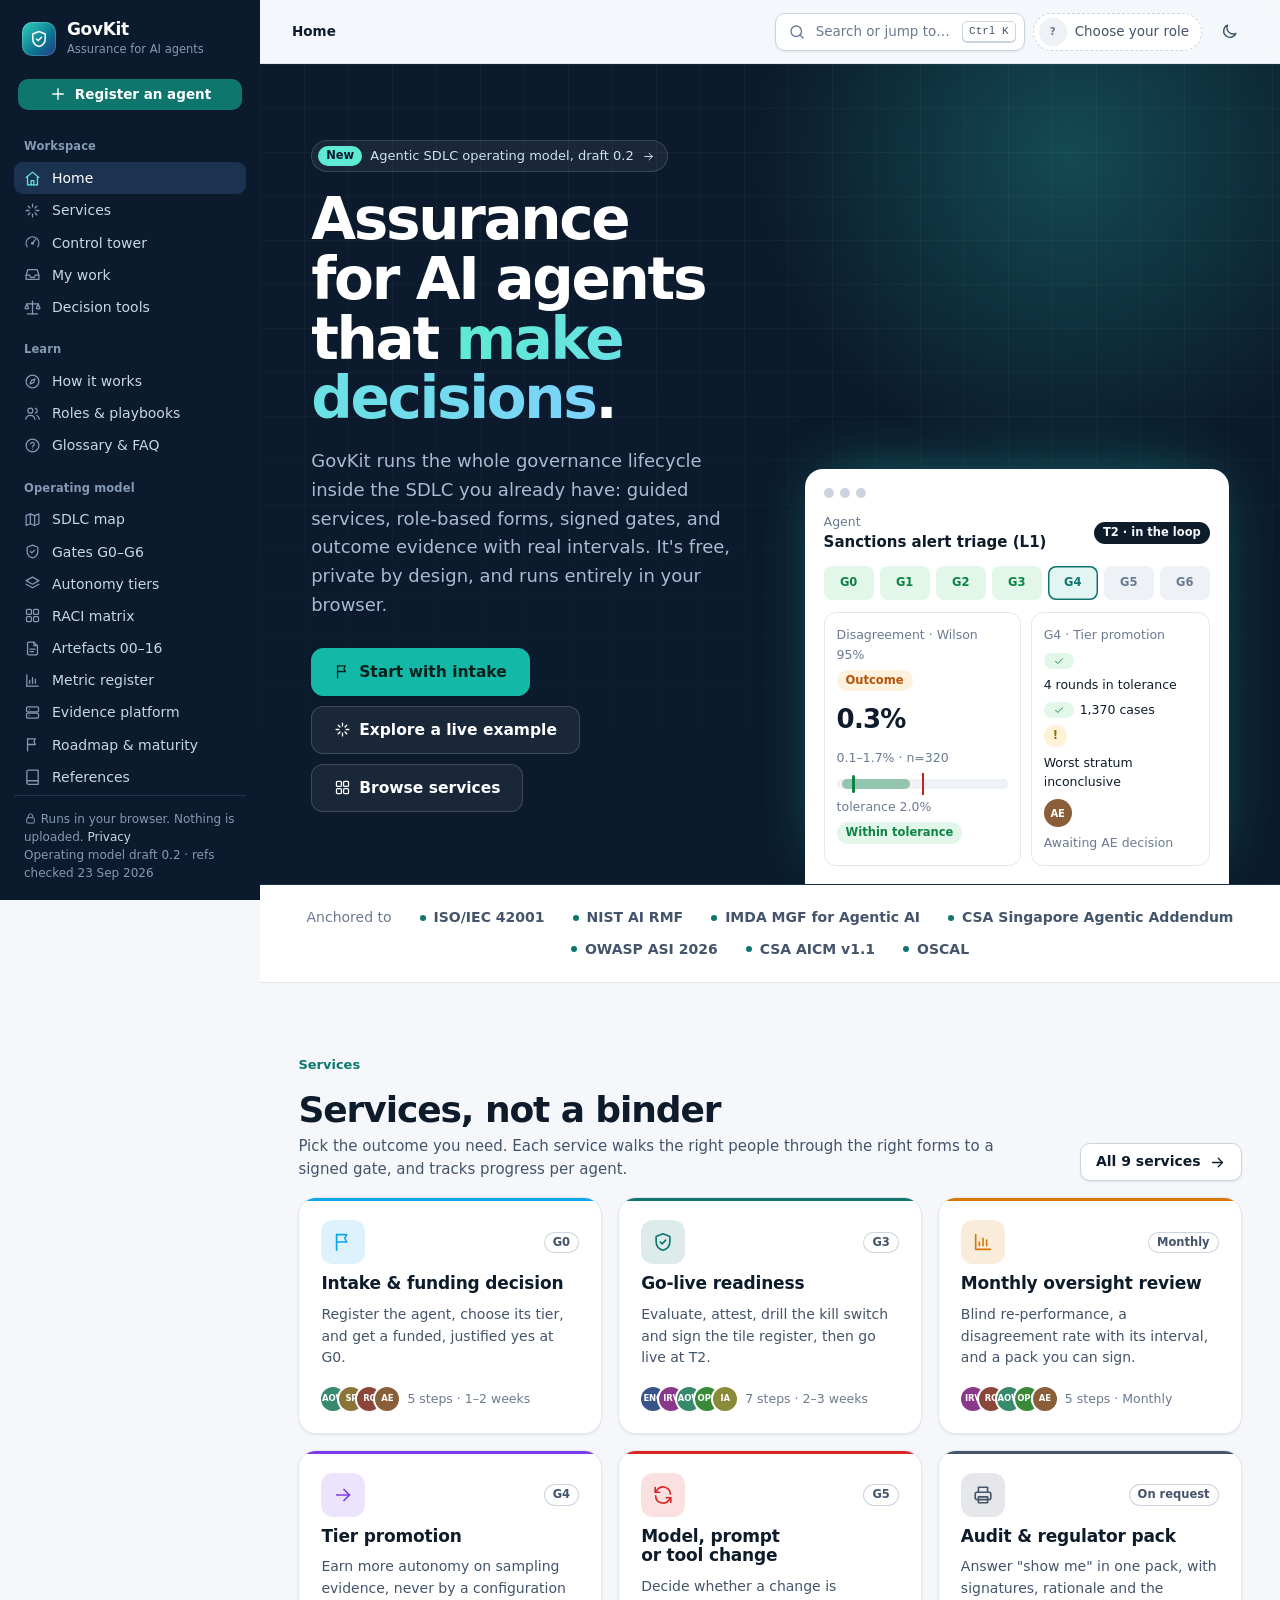
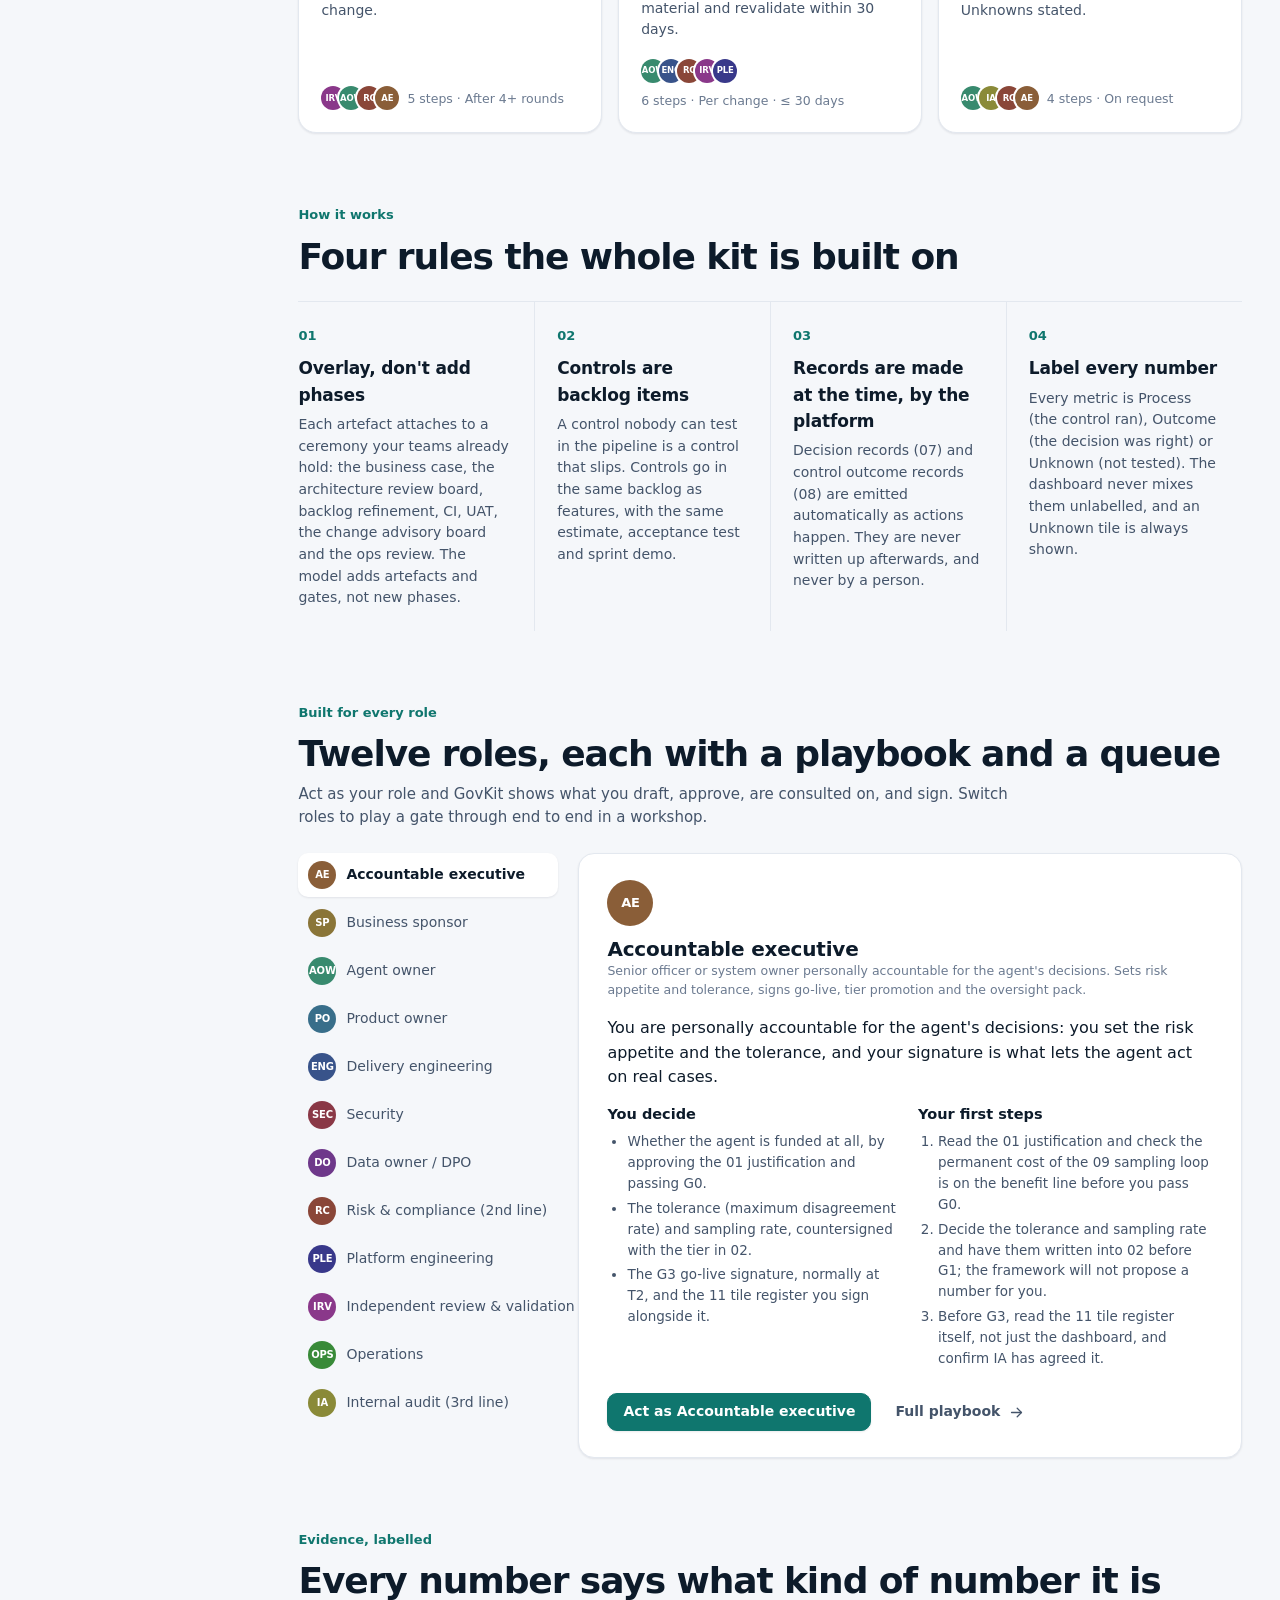
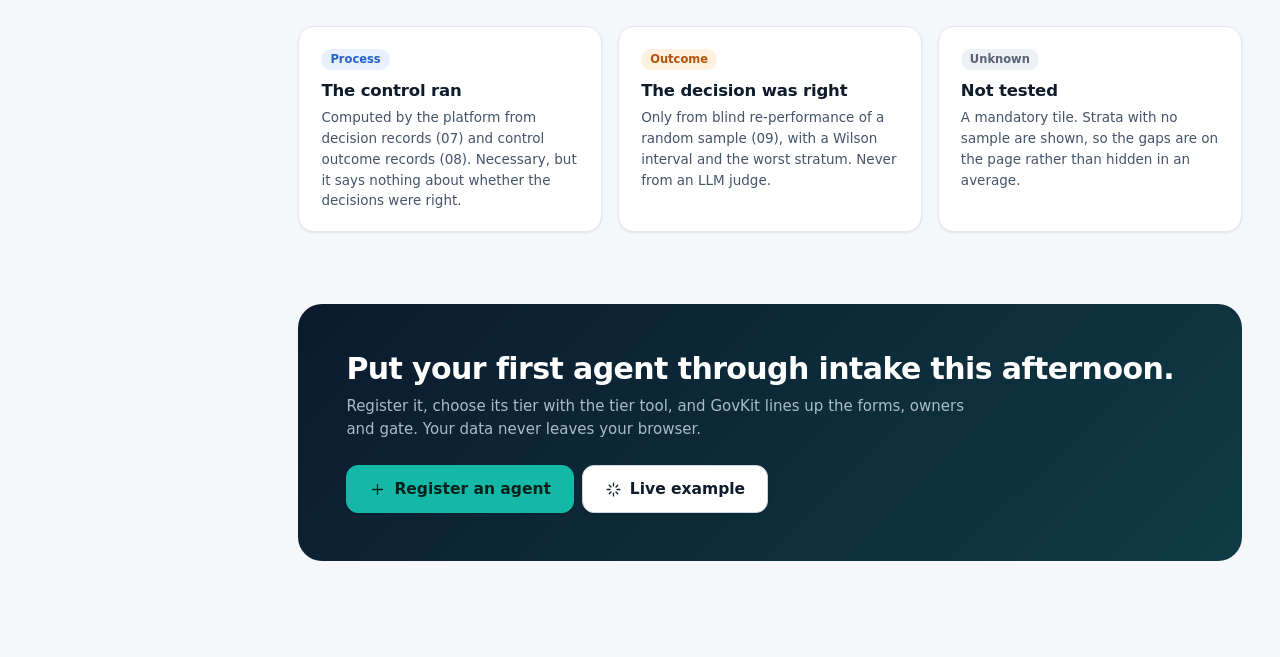
==== commit 77139130: "Redesign as an assurance product: services, control tower, palette The site read like a research rep" ====
--- a/web/index.html
+++ b/web/index.html
@@ -3,12 +3,11 @@
 <head>
 <meta charset="utf-8">
 <meta name="viewport" content="width=device-width, initial-scale=1, viewport-fit=cover">
-<title>GovKit · Agentic SDLC Operating Model</title>
+<title>GovKit · Assurance for decisioning AI agents</title>
 <meta name="description" content="A free, role-based decision environment for governing decisioning AI agents across the SDLC you already run: 17 artefacts, 7 gates, 12 roles, autonomy tiers, and quantified outcome evidence.">
-<meta name="theme-color" content="#13201B">
+<meta name="theme-color" content="#0B1A2C">
 <link rel="icon" href="assets/favicon.svg" type="image/svg+xml">
-<link rel="preload" href="assets/fonts/inter.woff2" as="font" type="font/woff2" crossorigin>
-<link rel="preload" href="assets/fonts/bricolage.woff2" as="font" type="font/woff2" crossorigin>
+<link rel="preload" href="assets/fonts/geist.woff2" as="font" type="font/woff2" crossorigin>
 <link rel="stylesheet" href="assets/css/app.css">
 <script>
   // Apply the saved theme before first paint so the page never flashes.
--- a/web/assets/css/app.css
+++ b/web/assets/css/app.css
@@ -1,148 +1,160 @@
-/* GovKit — Agentic SDLC operating model
-   Design tokens follow the operating-model source pack: a green-grey neutral
-   scale, Process (blue), Outcome (amber) and Unknown (grey) as the three
-   evidence kinds, and status colours for pass / fail / warning. */
-
-@font-face{font-family:"Bricolage Grotesque";src:url(../fonts/bricolage.woff2) format("woff2");font-weight:400 800;font-display:swap}
-@font-face{font-family:"Inter";src:url(../fonts/inter.woff2) format("woff2");font-weight:400 700;font-display:swap}
-@font-face{font-family:"IBM Plex Mono";src:url(../fonts/plexmono-400.woff2) format("woff2");font-weight:400;font-display:swap}
-@font-face{font-family:"IBM Plex Mono";src:url(../fonts/plexmono-500.woff2) format("woff2");font-weight:500;font-display:swap}
-@font-face{font-family:"IBM Plex Mono";src:url(../fonts/plexmono-600.woff2) format("woff2");font-weight:600;font-display:swap}
+/* GovKit design system
+   A product UI, not a report: Geist type, a navy application frame, a teal
+   action colour, and three semantic evidence colours that the operating
+   model depends on — Process (azure), Outcome (amber), Unknown (slate). */
+
+@font-face{font-family:"Geist";src:url(../fonts/geist.woff2) format("woff2");font-weight:300 800;font-display:swap}
+@font-face{font-family:"Geist Mono";src:url(../fonts/geist-mono.woff2) format("woff2");font-weight:400 600;font-display:swap}
 
 :root{
-  --bg:#F3F5F4; --surface:#FFFFFF; --surface-2:#F8FAF9; --sunk:#E9EDEB;
-  --ink:#13201B; --ink-2:#46544E; --ink-3:#6C7973; --rule:#DAE1DE; --rule-2:#C3CDC9;
-  --process:#2A539C; --process-bg:#E7EEF8;
-  --outcome:#A2560A; --outcome-bg:#FBECD8;
-  --unknown:#5F666C; --unknown-bg:#ECEEEF;
-  --ok:#23734A; --ok-bg:#E1F2E7; --bad:#B42318; --bad-bg:#FBE6E3; --warn:#8A6100; --warn-bg:#FBF1D2;
-  --accent:#0E6B54; --accent-ink:#FFFFFF; --accent-bg:#DDF0EA;
-  --code-bg:#EEF2F0; --hl:#FFF3C4;
-  --shadow-1:0 1px 2px rgba(19,32,27,.06),0 1px 1px rgba(19,32,27,.04);
-  --shadow-2:0 8px 24px -8px rgba(19,32,27,.18),0 2px 6px rgba(19,32,27,.06);
-  --display:"Bricolage Grotesque","Avenir Next","Segoe UI",system-ui,sans-serif;
-  --body:"Inter",system-ui,-apple-system,"Segoe UI",Roboto,sans-serif;
-  --mono:"IBM Plex Mono",ui-monospace,"SFMono-Regular",Menlo,Consolas,monospace;
-  --r-sm:6px; --r:10px; --r-lg:16px;
-  --side:268px; --top:60px;
+  --bg:#F5F7FA; --surface:#FFFFFF; --surface-2:#F9FAFC; --sunk:#EEF1F5;
+  --ink:#0D1B2A; --ink-2:#44546A; --ink-3:#6B7A90; --rule:#E3E8EF; --rule-2:#CCD4DF;
+  --brand:#0F766E; --brand-2:#14B8A6; --brand-ink:#FFFFFF; --brand-bg:#E3F5F2;
+  --navy:#0B1A2C; --navy-2:#11243A; --navy-3:#1B3350; --navy-ink:#C9D6E6; --navy-ink-2:#8499B3;
+  --process:#2563C9; --process-bg:#E8F0FD;
+  --outcome:#B45309; --outcome-bg:#FEF1DD;
+  --unknown:#586476; --unknown-bg:#EDF0F4;
+  --ok:#0E8345; --ok-bg:#E2F6EA; --bad:#C2261B; --bad-bg:#FDECEA; --warn:#9A6700; --warn-bg:#FDF4D8;
+  --code-bg:#F1F4F8; --hl:#FFF6CC;
+  --accent:var(--brand); --accent-ink:var(--brand-ink); --accent-bg:var(--brand-bg);
+  --shadow-1:0 1px 2px rgba(13,27,42,.05),0 1px 3px rgba(13,27,42,.04);
+  --shadow-2:0 12px 32px -12px rgba(13,27,42,.22),0 4px 10px -4px rgba(13,27,42,.08);
+  --ring:0 0 0 3px color-mix(in srgb,var(--brand) 26%,transparent);
+  --display:"Geist",system-ui,-apple-system,"Segoe UI",sans-serif;
+  --body:"Geist",system-ui,-apple-system,"Segoe UI",Roboto,sans-serif;
+  --mono:"Geist Mono",ui-monospace,"SFMono-Regular",Menlo,Consolas,monospace;
+  --r-sm:8px; --r:12px; --r-lg:16px;
+  --side:260px; --top:64px;
   color-scheme:light;
 }
 @media (prefers-color-scheme: dark){
   :root:not([data-theme="light"]){
-    --bg:#0C1210; --surface:#141C19; --surface-2:#18211E; --sunk:#1D2724;
-    --ink:#E4EBE7; --ink-2:#A9B6B0; --ink-3:#7F8C86; --rule:#27322E; --rule-2:#34413C;
-    --process:#8DAEEA; --process-bg:#18233A; --outcome:#F2A649; --outcome-bg:#33230E;
-    --unknown:#A9AFB4; --unknown-bg:#232A28;
-    --ok:#62C48D; --ok-bg:#132A1D; --bad:#F2786E; --bad-bg:#371A16; --warn:#E8C45A; --warn-bg:#2F2710;
-    --accent:#4CC7A2; --accent-ink:#06231B; --accent-bg:#12302A;
-    --code-bg:#0F1614; --hl:#3A3212;
-    --shadow-1:0 1px 2px rgba(0,0,0,.4); --shadow-2:0 10px 30px -10px rgba(0,0,0,.6);
+    --bg:#08111C; --surface:#0F1B29; --surface-2:#132132; --sunk:#182A3E;
+    --ink:#E6EDF5; --ink-2:#A8B6C8; --ink-3:#7E8FA5; --rule:#1E3047; --rule-2:#2A405C;
+    --brand:#2DD4BF; --brand-2:#5EEAD4; --brand-ink:#04201D; --brand-bg:#0D2F2E;
+    --navy:#050C15; --navy-2:#0A1524; --navy-3:#142840;
+    --process:#7AA7F5; --process-bg:#12223C; --outcome:#F5A742; --outcome-bg:#33230C;
+    --unknown:#A3AFBF; --unknown-bg:#1C2A3B;
+    --ok:#4ADE80; --ok-bg:#0F2A1C; --bad:#F87171; --bad-bg:#3A1616; --warn:#FACC15; --warn-bg:#2E260B;
+    --code-bg:#0B1623; --hl:#3A3212;
+    --shadow-1:0 1px 2px rgba(0,0,0,.4); --shadow-2:0 16px 40px -12px rgba(0,0,0,.7);
     color-scheme:dark;
   }
 }
 :root[data-theme="dark"]{
-  --bg:#0C1210; --surface:#141C19; --surface-2:#18211E; --sunk:#1D2724;
-  --ink:#E4EBE7; --ink-2:#A9B6B0; --ink-3:#7F8C86; --rule:#27322E; --rule-2:#34413C;
-  --process:#8DAEEA; --process-bg:#18233A; --outcome:#F2A649; --outcome-bg:#33230E;
-  --unknown:#A9AFB4; --unknown-bg:#232A28;
-  --ok:#62C48D; --ok-bg:#132A1D; --bad:#F2786E; --bad-bg:#371A16; --warn:#E8C45A; --warn-bg:#2F2710;
-  --accent:#4CC7A2; --accent-ink:#06231B; --accent-bg:#12302A;
-  --code-bg:#0F1614; --hl:#3A3212;
-  --shadow-1:0 1px 2px rgba(0,0,0,.4); --shadow-2:0 10px 30px -10px rgba(0,0,0,.6);
+  --bg:#08111C; --surface:#0F1B29; --surface-2:#132132; --sunk:#182A3E;
+  --ink:#E6EDF5; --ink-2:#A8B6C8; --ink-3:#7E8FA5; --rule:#1E3047; --rule-2:#2A405C;
+  --brand:#2DD4BF; --brand-2:#5EEAD4; --brand-ink:#04201D; --brand-bg:#0D2F2E;
+  --navy:#050C15; --navy-2:#0A1524; --navy-3:#142840;
+  --process:#7AA7F5; --process-bg:#12223C; --outcome:#F5A742; --outcome-bg:#33230C;
+  --unknown:#A3AFBF; --unknown-bg:#1C2A3B;
+  --ok:#4ADE80; --ok-bg:#0F2A1C; --bad:#F87171; --bad-bg:#3A1616; --warn:#FACC15; --warn-bg:#2E260B;
+  --code-bg:#0B1623; --hl:#3A3212;
+  --shadow-1:0 1px 2px rgba(0,0,0,.4); --shadow-2:0 16px 40px -12px rgba(0,0,0,.7);
   color-scheme:dark;
 }
 
 *{box-sizing:border-box}
 svg{width:18px;height:18px;flex:none}
-h2 svg,h3 svg,h4 svg{vertical-align:-3px;margin-right:4px}
-.aid-box svg{width:19px;height:19px}
+h2 svg,h3 svg,h4 svg{vertical-align:-3px;margin-right:6px;color:var(--brand)}
 .sm-ic{width:13px;height:13px;vertical-align:-2px}
 html{-webkit-text-size-adjust:100%;scroll-padding-top:calc(var(--top) + 16px)}
-body{margin:0;background:var(--bg);color:var(--ink);font-family:var(--body);font-size:15.5px;line-height:1.55;-webkit-font-smoothing:antialiased;overflow-x:hidden}
-h1,h2,h3,h4{font-family:var(--display);line-height:1.12;margin:0;letter-spacing:-.012em;text-wrap:balance}
-h1{font-size:clamp(28px,4vw,44px);font-weight:800;letter-spacing:-.022em}
-h2{font-size:clamp(21px,2.4vw,27px);font-weight:750}
-h3{font-size:17.5px;font-weight:650}
-h4{font-size:15px;font-weight:650}
+body{margin:0;background:var(--bg);color:var(--ink);font-family:var(--body);font-size:15px;line-height:1.55;-webkit-font-smoothing:antialiased;font-feature-settings:"ss01","cv11";overflow-x:hidden}
+h1,h2,h3,h4{font-family:var(--display);line-height:1.15;margin:0;text-wrap:balance}
+h1{font-size:clamp(28px,3.6vw,40px);font-weight:700;letter-spacing:-.03em}
+h2{font-size:clamp(20px,2.1vw,24px);font-weight:650;letter-spacing:-.02em}
+h3{font-size:16.5px;font-weight:620;letter-spacing:-.01em}
+h4{font-size:14.5px;font-weight:620}
 p{margin:0}
-a{color:var(--process);text-underline-offset:3px;text-decoration-thickness:1px}
-a:hover{text-decoration-thickness:2px}
-:focus-visible{outline:2px solid var(--accent);outline-offset:2px;border-radius:4px}
+a{color:var(--process);text-decoration:none}
+a:hover{text-decoration:underline;text-underline-offset:3px}
+:focus-visible{outline:2px solid var(--brand);outline-offset:2px;border-radius:6px}
+#content:focus{outline:none}
 code,kbd,.mono{font-family:var(--mono)}
-code{font-size:.9em;background:var(--code-bg);padding:1px 5px;border-radius:4px}
-pre{margin:0;background:var(--code-bg);border:1px solid var(--rule);border-radius:var(--r);padding:14px 16px;overflow:auto;font-size:12.5px;line-height:1.55;font-family:var(--mono);white-space:pre}
+code{font-size:.88em;background:var(--code-bg);padding:1px 6px;border-radius:5px}
+kbd{font-size:11px;padding:1px 6px;border-radius:5px;border:1px solid var(--rule-2);background:var(--surface);color:var(--ink-2);box-shadow:0 1px 0 var(--rule-2)}
+pre{margin:0;background:var(--code-bg);border:1px solid var(--rule);border-radius:var(--r);padding:14px 16px;overflow:auto;font-size:12.5px;line-height:1.6;font-family:var(--mono);white-space:pre}
 ul,ol{margin:0;padding-left:20px}
 li+li{margin-top:4px}
-hr{border:0;border-top:1px solid var(--rule);margin:24px 0}
 .sr-only{position:absolute;width:1px;height:1px;padding:0;margin:-1px;overflow:hidden;clip:rect(0,0,0,0);white-space:nowrap;border:0}
-.skip{position:absolute;left:12px;top:-60px;z-index:100;background:var(--ink);color:var(--bg);padding:8px 12px;border-radius:6px}
+.skip{position:absolute;left:12px;top:-60px;z-index:100;background:var(--brand);color:var(--brand-ink);padding:8px 12px;border-radius:8px}
 .skip:focus{top:12px}
 @media (prefers-reduced-motion: reduce){*{transition:none!important;animation:none!important;scroll-behavior:auto!important}}
 
-/* ---------- shell ---------- */
+/* ---------- application frame ---------- */
 .shell{display:grid;grid-template-columns:var(--side) minmax(0,1fr);min-height:100vh}
-.side{position:sticky;top:0;height:100vh;overflow-y:auto;background:var(--surface);border-right:1px solid var(--rule);display:flex;flex-direction:column;padding:16px 12px 20px;gap:4px;z-index:40}
-.brand{display:flex;align-items:center;gap:10px;padding:4px 8px 14px;text-decoration:none;color:var(--ink)}
-.brand-mark{width:32px;height:32px;border-radius:9px;background:var(--ink);color:var(--bg);display:flex;align-items:center;justify-content:center;font-family:var(--display);font-weight:800;font-size:15px;flex:none}
-.brand-mark span{color:var(--outcome)}
-.brand b{font-family:var(--display);font-weight:800;font-size:17px;display:block;line-height:1.1}
-.brand small{font-family:var(--mono);font-size:10.5px;color:var(--ink-3);letter-spacing:.04em}
-.nav-group{margin-top:10px}
-.nav-label{font-family:var(--mono);font-size:10.5px;letter-spacing:.12em;text-transform:uppercase;color:var(--ink-3);padding:6px 10px}
-.nav a{display:flex;align-items:center;gap:10px;padding:7px 10px;border-radius:8px;color:var(--ink-2);text-decoration:none;font-size:14px;font-weight:500;line-height:1.3}
-.nav a:hover{background:var(--sunk);color:var(--ink)}
-.nav a[aria-current="page"]{background:var(--accent-bg);color:var(--ink);font-weight:600}
-.nav a[aria-current="page"] svg{color:var(--accent)}
-.nav svg{width:17px;height:17px;flex:none;color:var(--ink-3)}
-.nav .count{margin-left:auto;font-family:var(--mono);font-size:11px;background:var(--outcome);color:var(--bg);border-radius:20px;padding:1px 7px;font-weight:600}
-.side-foot{margin-top:auto;padding:14px 10px 0;border-top:1px solid var(--rule);font-size:12px;color:var(--ink-3);line-height:1.45}
-.side-foot a{color:var(--ink-2)}
+.side{position:sticky;top:0;height:100vh;overflow-y:auto;background:var(--navy);color:var(--navy-ink);display:flex;flex-direction:column;padding:18px 14px 18px;gap:2px;z-index:40;scrollbar-width:thin;scrollbar-color:var(--navy-3) transparent}
+.brand{display:flex;align-items:center;gap:11px;padding:2px 8px 18px;color:#fff;text-decoration:none!important}
+.brand-mark{width:34px;height:34px;border-radius:10px;background:linear-gradient(135deg,#2DD4BF,#0E7490 60%,#1E3A8A);display:flex;align-items:center;justify-content:center;flex:none;box-shadow:inset 0 0 0 1px rgba(255,255,255,.18)}
+.brand-mark svg{width:20px;height:20px;color:#fff}
+.brand b{font-weight:700;font-size:17px;display:block;line-height:1.1;letter-spacing:-.02em}
+.brand small{font-size:11.5px;color:var(--navy-ink-2);display:block;margin-top:2px}
+.side .cta-new{display:flex;align-items:center;justify-content:center;gap:8px;height:38px;border-radius:10px;background:#0F766E;color:#fff;font-weight:600;font-size:13.5px;margin:0 4px 8px;text-decoration:none!important}
+.side .cta-new:hover{filter:brightness(1.12)}
+.nav-group{margin-top:14px}
+.nav-label{font-size:11.5px;font-weight:600;color:var(--navy-ink-2);padding:4px 10px 6px;letter-spacing:.01em}
+.nav a{display:flex;align-items:center;gap:11px;padding:7px 10px;border-radius:9px;color:var(--navy-ink);text-decoration:none!important;font-size:14px;font-weight:500;line-height:1.3;transition:background .12s,color .12s}
+.nav a:hover{background:var(--navy-2);color:#fff}
+.nav a[aria-current="page"]{background:var(--navy-3);color:#fff}
+.nav a[aria-current="page"] svg{color:#5EEAD4}
+.nav svg{width:17px;height:17px;color:var(--navy-ink-2)}
+.nav .count{margin-left:auto;font-size:11px;background:#5EEAD4;color:#0B1A2C;border-radius:20px;padding:1px 7px;font-weight:700}
+.nav .new{margin-left:auto;font-size:10px;font-weight:700;color:#5EEAD4;border:1px solid rgba(94,234,212,.45);border-radius:20px;padding:0 6px}
+.side-foot{margin-top:auto;padding:14px 10px 0;border-top:1px solid var(--navy-3);font-size:12px;color:var(--navy-ink-2);line-height:1.5}
+.side-foot a{color:var(--navy-ink)}
 
 .main{min-width:0;display:flex;flex-direction:column}
-.top{position:sticky;top:0;z-index:30;height:var(--top);display:flex;align-items:center;gap:10px;padding:0 clamp(16px,3vw,32px);background:color-mix(in srgb,var(--bg) 86%,transparent);backdrop-filter:saturate(1.4) blur(10px);-webkit-backdrop-filter:saturate(1.4) blur(10px);border-bottom:1px solid var(--rule)}
+.top{position:sticky;top:0;z-index:30;height:var(--top);display:flex;align-items:center;gap:12px;padding:0 clamp(16px,3vw,32px);background:color-mix(in srgb,var(--bg) 82%,transparent);backdrop-filter:saturate(1.5) blur(12px);-webkit-backdrop-filter:saturate(1.5) blur(12px);border-bottom:1px solid var(--rule)}
 .top .menu{display:none}
-.crumbs{display:flex;align-items:center;gap:6px;font-size:13px;color:var(--ink-3);min-width:0;overflow:hidden;white-space:nowrap}
-.crumbs a{color:var(--ink-3);text-decoration:none}
-.crumbs a:hover{color:var(--ink)}
-.crumbs span:last-child{color:var(--ink);font-weight:500;overflow:hidden;text-overflow:ellipsis}
-.crumbs .sep{opacity:.5}
+.crumbs{display:flex;align-items:center;gap:6px;font-size:13.5px;color:var(--ink-3);min-width:0;overflow:hidden;white-space:nowrap}
+.crumbs a{color:var(--ink-3)}
+.crumbs a:hover{color:var(--ink);text-decoration:none}
+.crumbs span:last-child{color:var(--ink);font-weight:550;overflow:hidden;text-overflow:ellipsis}
+.crumbs .sep{opacity:.45}
 .top-right{margin-left:auto;display:flex;align-items:center;gap:8px}
-.content{width:100%;max-width:1180px;margin:0 auto;padding:28px clamp(16px,3vw,36px) 96px}
+.search-btn{display:inline-flex;align-items:center;gap:10px;height:38px;padding:0 8px 0 12px;border-radius:10px;border:1px solid var(--rule-2);background:var(--surface);color:var(--ink-3);font:inherit;font-size:13.5px;cursor:pointer;min-width:250px;box-shadow:var(--shadow-1)}
+.search-btn:hover{border-color:var(--ink-3);color:var(--ink-2)}
+.search-btn span{flex:1;text-align:left}
+.content{width:100%;max-width:1200px;margin:0 auto;padding:30px clamp(16px,3vw,40px) 96px}
+.content.wide{max-width:none;padding:0 0 96px}
 .scrim{display:none}
-
+@media (max-width: 1180px){.search-btn{min-width:0}.search-btn span,.search-btn kbd{display:none}}
 @media (max-width: 960px){
   .shell{grid-template-columns:minmax(0,1fr)}
   .side{position:fixed;left:0;top:0;bottom:0;width:min(300px,86vw);transform:translateX(-102%);transition:transform .22s ease;box-shadow:var(--shadow-2)}
   body.nav-open .side{transform:none}
-  body.nav-open .scrim{display:block;position:fixed;inset:0;background:rgba(0,0,0,.35);z-index:35}
+  body.nav-open .scrim{display:block;position:fixed;inset:0;background:rgba(5,12,21,.5);z-index:35}
   .top .menu{display:inline-grid}
   .crumbs{display:none}
   .top .brand-sm{display:flex}
 }
-.brand-sm{display:none;align-items:center;gap:8px;text-decoration:none;color:var(--ink);font-family:var(--display);font-weight:800}
-.brand-sm .brand-mark{width:28px;height:28px;font-size:13px;border-radius:8px}
+.brand-sm{display:none;align-items:center;gap:8px;color:var(--ink);font-weight:700;text-decoration:none!important;letter-spacing:-.02em}
+.brand-sm .brand-mark{width:30px;height:30px;border-radius:9px}
+.brand-sm .brand-mark svg{width:17px;height:17px}
 
 /* ---------- role switcher ---------- */
-.role-btn{display:inline-flex;align-items:center;gap:8px;height:36px;padding:0 10px 0 6px;border-radius:30px;border:1px solid var(--rule-2);background:var(--surface);color:var(--ink);cursor:pointer;font:inherit;font-size:13.5px;font-weight:500;max-width:260px}
+.role-btn{display:inline-flex;align-items:center;gap:8px;height:38px;padding:0 12px 0 5px;border-radius:30px;border:1px solid var(--rule-2);background:var(--surface);color:var(--ink);cursor:pointer;font:inherit;font-size:13.5px;font-weight:500;max-width:280px;box-shadow:var(--shadow-1)}
 .role-btn:hover{border-color:var(--ink-3)}
-.role-btn .av{flex:none}
 .role-btn .rl{overflow:hidden;text-overflow:ellipsis;white-space:nowrap}
-.role-btn.none{border-style:dashed;color:var(--ink-2)}
-.role-btn.none .av{background:var(--sunk);color:var(--ink-3)}
-.av{width:26px;height:26px;border-radius:50%;display:inline-grid;place-items:center;font-family:var(--mono);font-size:10px;font-weight:600;background:var(--ink);color:var(--bg);letter-spacing:-.02em}
-.av.lg{width:44px;height:44px;font-size:13px}
-.icon-btn{appearance:none;width:36px;height:36px;border-radius:10px;border:1px solid transparent;background:transparent;color:var(--ink-2);display:inline-grid;place-items:center;cursor:pointer}
+.role-btn .rl b{font-weight:620}
+.role-btn.none{border-style:dashed;color:var(--ink-2);box-shadow:none}
+.role-btn.none .av{background:var(--sunk)!important;color:var(--ink-3)!important}
+@media (max-width: 560px){.role-btn .rl{display:none}.role-btn{padding:0 5px}}
+.av{width:28px;height:28px;border-radius:50%;display:inline-grid;place-items:center;font-size:10px;font-weight:700;background:var(--ink);color:var(--bg);letter-spacing:-.02em;flex:none}
+.av.lg{width:46px;height:46px;font-size:13px}
+.icon-btn{appearance:none;width:38px;height:38px;border-radius:10px;border:1px solid transparent;background:transparent;color:var(--ink-2);display:inline-grid;place-items:center;cursor:pointer}
 .icon-btn:hover{background:var(--sunk);color:var(--ink)}
 .icon-btn svg{width:19px;height:19px}
 
-.popover{position:absolute;right:clamp(16px,3vw,32px);top:calc(var(--top) - 6px);width:min(380px,calc(100vw - 32px));max-height:min(620px,80vh);overflow:auto;background:var(--surface);border:1px solid var(--rule);border-radius:var(--r-lg);box-shadow:var(--shadow-2);padding:10px;z-index:50}
-.popover h4{padding:6px 8px 4px}
-.popover .hint{font-size:12.5px;color:var(--ink-3);padding:0 8px 8px}
-.role-opt{display:flex;gap:10px;align-items:flex-start;width:100%;text-align:left;padding:8px;border-radius:10px;border:0;background:none;color:var(--ink);cursor:pointer;font:inherit}
+.popover{position:absolute;right:clamp(16px,3vw,32px);top:calc(var(--top) - 4px);width:min(400px,calc(100vw - 32px));max-height:min(640px,80vh);overflow:auto;background:var(--surface);border:1px solid var(--rule);border-radius:var(--r-lg);box-shadow:var(--shadow-2);padding:10px;z-index:50;animation:pop .16s ease}
+@keyframes pop{from{opacity:0;transform:translateY(-4px) scale(.98)}to{opacity:1;transform:none}}
+.popover h4{padding:6px 8px 2px;font-size:15px}
+.popover .hint{font-size:12.5px;color:var(--ink-3);padding:2px 8px 10px}
+.role-opt{display:flex;gap:11px;align-items:flex-start;width:100%;text-align:left;padding:8px;border-radius:10px;border:0;background:none;color:var(--ink);cursor:pointer;font:inherit}
 .role-opt:hover,.role-opt:focus-visible{background:var(--sunk)}
-.role-opt[aria-checked="true"]{background:var(--accent-bg)}
-.role-opt b{font-size:13.5px;display:block}
-.role-opt small{font-size:12px;color:var(--ink-3);display:block;line-height:1.35;margin-top:1px}
+.role-opt[aria-checked="true"]{background:var(--brand-bg)}
+.role-opt b{font-size:13.5px;display:block;font-weight:600}
+.role-opt small{font-size:12px;color:var(--ink-3);display:block;line-height:1.4;margin-top:1px}
 .name-row{display:flex;gap:8px;align-items:center;padding:10px 8px 4px;border-top:1px solid var(--rule);margin-top:8px}
 .name-row label{font-size:12px;color:var(--ink-3);white-space:nowrap}
 
@@ -151,223 +163,215 @@
 .row{display:flex;align-items:center;flex-wrap:wrap}
 .g4{gap:4px}.g6{gap:6px}.g8{gap:8px}.g12{gap:12px}.g16{gap:16px}.g20{gap:20px}.g24{gap:24px}.g32{gap:32px}
 .grow{flex:1 1 auto;min-width:0}
-.mt8{margin-top:8px}.mt12{margin-top:12px}.mt16{margin-top:16px}.mt24{margin-top:24px}.mt32{margin-top:32px}.mt48{margin-top:48px}
+.mt4{margin-top:4px}.mt8{margin-top:8px}.mt12{margin-top:12px}.mt16{margin-top:16px}.mt24{margin-top:24px}.mt32{margin-top:32px}.mt48{margin-top:48px}
 .muted{color:var(--ink-2)}.faint{color:var(--ink-3)}
-.small{font-size:13px}.xs{font-size:12px}
-.eyebrow{font-family:var(--mono);font-size:11px;letter-spacing:.12em;text-transform:uppercase;color:var(--ink-3)}
-.eyebrow.accent{color:var(--outcome)}
-.lede{font-size:17.5px;color:var(--ink-2);line-height:1.55;max-width:760px}
+.small{font-size:13.5px}.xs{font-size:12.5px}
+.eyebrow{font-size:12.5px;font-weight:600;color:var(--ink-3);letter-spacing:.005em}
+.eyebrow.accent{display:inline-flex;align-items:center;gap:6px;align-self:flex-start;color:var(--brand);background:var(--brand-bg);border-radius:20px;padding:3px 10px;font-size:12px}
+.lede{font-size:17px;color:var(--ink-2);line-height:1.6;max-width:780px}
 .prose{max-width:760px}
 .prose p+p{margin-top:12px}
 .grid{display:grid;gap:16px}
 .cols-2{grid-template-columns:repeat(2,minmax(0,1fr))}
 .cols-3{grid-template-columns:repeat(3,minmax(0,1fr))}
 .cols-4{grid-template-columns:repeat(4,minmax(0,1fr))}
-.auto-fill{grid-template-columns:repeat(auto-fill,minmax(260px,1fr))}
+.auto-fill{grid-template-columns:repeat(auto-fill,minmax(270px,1fr))}
 @media (max-width: 1080px){.cols-4{grid-template-columns:repeat(2,minmax(0,1fr))}}
 @media (max-width: 860px){.cols-3,.cols-2{grid-template-columns:minmax(0,1fr)}}
 @media (max-width: 560px){.cols-4{grid-template-columns:minmax(0,1fr)}}
 
-.page-head{display:flex;flex-direction:column;gap:10px;margin-bottom:26px}
-
-.section{margin-top:40px}
-.section-head{display:flex;align-items:flex-end;justify-content:space-between;gap:12px;flex-wrap:wrap;margin-bottom:14px}
-.section-head p{max-width:700px}
-
-.card{background:var(--surface);border:1px solid var(--rule);border-radius:var(--r-lg);padding:18px 20px;box-shadow:var(--shadow-1)}
+.page-head{display:flex;flex-direction:column;gap:10px;margin-bottom:28px}
+.section{margin-top:44px}
+.section-head{display:flex;align-items:flex-end;justify-content:space-between;gap:12px;flex-wrap:wrap;margin-bottom:16px}
+.section-head p{max-width:720px}
+
+.card{background:var(--surface);border:1px solid var(--rule);border-radius:var(--r-lg);padding:20px 22px;box-shadow:var(--shadow-1)}
 .card.flat{box-shadow:none}
-.card.pad-lg{padding:24px 26px}
+.card.pad-lg{padding:26px 28px}
 .card.sunk{background:var(--surface-2)}
 a.card{display:block;color:inherit;text-decoration:none;transition:border-color .15s,box-shadow .15s,transform .15s}
-a.card:hover{border-color:var(--rule-2);box-shadow:var(--shadow-2);transform:translateY(-1px)}
-.card-title{display:flex;align-items:center;gap:10px}
+a.card:hover{border-color:var(--rule-2);box-shadow:var(--shadow-2);transform:translateY(-2px)}
 .card h3+p{margin-top:6px}
 
-.btn{appearance:none;display:inline-flex;align-items:center;justify-content:center;gap:8px;height:38px;padding:0 15px;border-radius:10px;border:1px solid var(--rule-2);background:var(--surface);color:var(--ink);font:inherit;font-size:14px;font-weight:550;cursor:pointer;text-decoration:none;white-space:nowrap;transition:background .15s,border-color .15s,box-shadow .15s}
-.btn:hover{border-color:var(--ink-3);text-decoration:none}
+.btn{appearance:none;display:inline-flex;align-items:center;justify-content:center;gap:8px;height:38px;padding:0 15px;border-radius:10px;border:1px solid var(--rule-2);background:var(--surface);color:var(--ink);font:inherit;font-size:14px;font-weight:560;cursor:pointer;text-decoration:none!important;white-space:nowrap;transition:background .15s,border-color .15s,box-shadow .15s,filter .15s;box-shadow:var(--shadow-1)}
+.btn:hover{border-color:var(--ink-3)}
 .btn svg{width:17px;height:17px}
-.btn.primary{background:var(--ink);border-color:var(--ink);color:var(--bg)}
-.btn.primary:hover{box-shadow:0 0 0 3px color-mix(in srgb,var(--ink) 18%,transparent)}
-.btn.accent{background:var(--accent);border-color:var(--accent);color:var(--accent-ink)}
+.btn.primary{background:var(--brand);border-color:var(--brand);color:var(--brand-ink)}
+.btn.primary:hover{filter:brightness(1.07);box-shadow:var(--ring)}
+.btn.dark{background:var(--ink);border-color:var(--ink);color:var(--bg)}
+.btn.accent{background:var(--brand);border-color:var(--brand);color:var(--brand-ink)}
 .btn.ok{background:var(--ok);border-color:var(--ok);color:#fff}
-.btn.bad{background:transparent;border-color:color-mix(in srgb,var(--bad) 55%,transparent);color:var(--bad)}
+.btn.bad{background:transparent;border-color:color-mix(in srgb,var(--bad) 50%,transparent);color:var(--bad);box-shadow:none}
 .btn.bad:hover{background:var(--bad-bg)}
-.btn.ghost{background:transparent;border-color:transparent;color:var(--ink-2)}
+.btn.ghost{background:transparent;border-color:transparent;color:var(--ink-2);box-shadow:none}
 .btn.ghost:hover{background:var(--sunk);color:var(--ink)}
-.btn.sm{height:31px;padding:0 11px;font-size:13px;border-radius:8px}
-.btn.lg{height:46px;padding:0 20px;font-size:15.5px;border-radius:12px}
-.btn[disabled],.btn[aria-disabled="true"]{opacity:.45;cursor:not-allowed;box-shadow:none}
-
-.badge{display:inline-flex;align-items:center;gap:5px;font-family:var(--mono);font-size:10.5px;font-weight:600;letter-spacing:.05em;text-transform:uppercase;padding:3px 8px;border-radius:20px;white-space:nowrap;line-height:1.3;background:var(--sunk);color:var(--ink-2)}
+.btn.sm{height:32px;padding:0 11px;font-size:13px;border-radius:9px}
+.btn.lg{height:48px;padding:0 22px;font-size:15.5px;border-radius:12px}
+.btn[disabled],.btn[aria-disabled="true"]{opacity:.45;cursor:not-allowed;box-shadow:none;filter:none}
+
+.badge{display:inline-flex;align-items:center;gap:5px;font-size:11.5px;font-weight:600;padding:2px 9px;border-radius:20px;white-space:nowrap;line-height:1.5;background:var(--sunk);color:var(--ink-2)}
 .badge .dot{width:6px;height:6px;border-radius:50%;background:currentColor}
-.badge.process{background:var(--process-bg);color:var(--process)}
+.badge svg{width:12px;height:12px}
+.badge.process,.badge.info{background:var(--process-bg);color:var(--process)}
 .badge.outcome{background:var(--outcome-bg);color:var(--outcome)}
 .badge.unknown{background:var(--unknown-bg);color:var(--unknown)}
 .badge.ok{background:var(--ok-bg);color:var(--ok)}
 .badge.bad{background:var(--bad-bg);color:var(--bad)}
 .badge.warn{background:var(--warn-bg);color:var(--warn)}
 .badge.ink{background:var(--ink);color:var(--bg)}
-.badge.line{background:transparent;border:1px solid var(--rule-2);color:var(--ink-2)}
-.badge.accent{background:var(--accent-bg);color:var(--accent)}
-
-.chip{display:inline-flex;align-items:center;gap:6px;font-family:var(--mono);font-size:12px;padding:4px 9px;border-radius:8px;border:1px solid var(--rule);background:var(--surface);color:var(--ink);text-decoration:none;white-space:nowrap}
+.badge.line{background:transparent;box-shadow:inset 0 0 0 1px var(--rule-2);color:var(--ink-2)}
+.badge.accent{background:var(--brand-bg);color:var(--brand)}
+
+.chip{display:inline-flex;align-items:center;gap:6px;font-size:12.5px;font-weight:550;padding:4px 10px;border-radius:8px;border:1px solid var(--rule);background:var(--surface);color:var(--ink);text-decoration:none!important;white-space:nowrap}
 a.chip:hover{border-color:var(--ink-3)}
-button.chip{cursor:pointer}
+button.chip{cursor:pointer;font-family:inherit}
 .chip[aria-pressed="true"]{background:var(--ink);border-color:var(--ink);color:var(--bg)}
 .aid{font-family:var(--mono);font-weight:600;color:var(--process)}
 .aid.o{color:var(--outcome)}
-.aid-box{display:inline-grid;place-items:center;min-width:38px;height:38px;border-radius:10px;background:var(--process-bg);color:var(--process);font-family:var(--mono);font-weight:600;font-size:14px;flex:none}
+.aid-box{display:inline-grid;place-items:center;min-width:40px;height:40px;border-radius:11px;background:var(--process-bg);color:var(--process);font-family:var(--mono);font-weight:600;font-size:14px;flex:none}
 .aid-box.o{background:var(--outcome-bg);color:var(--outcome)}
-.aid-box.g{background:var(--ink);color:var(--bg)}
-
-.callout{display:flex;gap:12px;padding:14px 16px;border-radius:var(--r);border:1px solid var(--rule);background:var(--surface-2);font-size:14.5px;line-height:1.5}
+.aid-box.g{background:#0B1A2C;color:#fff}
+.aid-box.brand{background:var(--brand-bg);color:var(--brand)}
+.aid-box svg{width:20px;height:20px}
+
+.callout{display:flex;gap:12px;padding:14px 16px;border-radius:var(--r);border:1px solid var(--rule);background:var(--surface-2);font-size:14.5px;line-height:1.55}
 .callout svg{width:19px;height:19px;flex:none;margin-top:1px}
-.callout.info{background:var(--process-bg);border-color:color-mix(in srgb,var(--process) 25%,transparent)}
+.callout.info{background:var(--process-bg);border-color:color-mix(in srgb,var(--process) 22%,transparent)}
 .callout.info svg{color:var(--process)}
-.callout.warn{background:var(--warn-bg);border-color:color-mix(in srgb,var(--warn) 30%,transparent)}
+.callout.warn{background:var(--warn-bg);border-color:color-mix(in srgb,var(--warn) 28%,transparent)}
 .callout.warn svg{color:var(--warn)}
-.callout.ok{background:var(--ok-bg);border-color:color-mix(in srgb,var(--ok) 30%,transparent)}
+.callout.ok{background:var(--ok-bg);border-color:color-mix(in srgb,var(--ok) 26%,transparent)}
 .callout.ok svg{color:var(--ok)}
-.callout.bad{background:var(--bad-bg);border-color:color-mix(in srgb,var(--bad) 30%,transparent)}
+.callout.bad{background:var(--bad-bg);border-color:color-mix(in srgb,var(--bad) 26%,transparent)}
 .callout.bad svg{color:var(--bad)}
-.callout.outcome{background:var(--outcome-bg);border-color:color-mix(in srgb,var(--outcome) 30%,transparent)}
+.callout.outcome{background:var(--outcome-bg);border-color:color-mix(in srgb,var(--outcome) 26%,transparent)}
 .callout.outcome svg{color:var(--outcome)}
-.callout b{font-weight:650}
-
-.kv{display:grid;grid-template-columns:minmax(90px,auto) minmax(0,1fr);gap:8px 16px;font-size:14px}
-.kv dt{font-family:var(--mono);font-size:10.5px;letter-spacing:.1em;text-transform:uppercase;color:var(--ink-3);padding-top:3px}
+.callout b{font-weight:640}
+
+.kv{display:grid;grid-template-columns:minmax(96px,auto) minmax(0,1fr);gap:9px 16px;font-size:14px}
+.kv dt{font-size:12.5px;font-weight:550;color:var(--ink-3);padding-top:1px}
 .kv dd{margin:0;color:var(--ink-2)}
 
 .progress{height:8px;border-radius:10px;background:var(--sunk);overflow:hidden}
-.progress>span{display:block;height:100%;border-radius:10px;background:var(--accent);transition:width .3s}
-.progress.ok>span{background:var(--ok)}
-.ring{--p:0;--c:var(--accent);width:58px;height:58px;border-radius:50%;background:conic-gradient(var(--c) calc(var(--p)*1%),var(--sunk) 0);display:grid;place-items:center;flex:none}
-.ring::before{content:"";grid-area:1/1;width:44px;height:44px;border-radius:50%;background:var(--surface)}
-.ring b{grid-area:1/1;font-family:var(--mono);font-size:12.5px;z-index:1}
-.ring.lg{width:84px;height:84px}
-.ring.lg::before{width:66px;height:66px}
-.ring.lg b{font-size:16px}
-
-.empty{text-align:center;padding:40px 24px;border:1.5px dashed var(--rule-2);border-radius:var(--r-lg);color:var(--ink-2)}
-.empty svg{width:34px;height:34px;color:var(--ink-3)}
-.empty h3{margin:10px 0 6px}
-.empty p{max-width:460px;margin:0 auto}
+.progress>span{display:block;height:100%;border-radius:10px;background:linear-gradient(90deg,var(--brand),var(--brand-2));transition:width .3s}
+.ring{--p:0;--c:var(--brand);width:58px;height:58px;border-radius:50%;background:conic-gradient(var(--c) calc(var(--p)*1%),var(--sunk) 0);display:grid;place-items:center;flex:none}
+.ring::before{content:"";grid-area:1/1;width:46px;height:46px;border-radius:50%;background:var(--surface)}
+.ring b{grid-area:1/1;font-size:13px;font-weight:700;z-index:1;font-variant-numeric:tabular-nums}
+.ring.lg{width:86px;height:86px}
+.ring.lg::before{width:70px;height:70px}
+.ring.lg b{font-size:18px}
+
+.empty{text-align:center;padding:44px 24px;border:1.5px dashed var(--rule-2);border-radius:var(--r-lg);color:var(--ink-2);background:var(--surface-2)}
+.empty>svg{width:36px;height:36px;color:var(--brand)}
+.empty h3{margin:12px 0 6px}
+.empty p{max-width:470px;margin:0 auto}
 
 /* ---------- tables ---------- */
 .scroll-x{overflow-x:auto;-webkit-overflow-scrolling:touch;border-radius:var(--r-lg)}
 .tbl{border-collapse:collapse;width:100%;font-size:14px}
-.tbl th{font-family:var(--mono);font-size:10.5px;letter-spacing:.1em;text-transform:uppercase;color:var(--ink-3);text-align:left;font-weight:500;padding:10px 12px;border-bottom:1px solid var(--rule-2);background:var(--surface-2);vertical-align:bottom;white-space:nowrap}
-.tbl td{padding:11px 12px;border-bottom:1px solid var(--rule);vertical-align:top;color:var(--ink-2);line-height:1.45}
+.tbl th{font-size:12px;font-weight:600;color:var(--ink-3);text-align:left;padding:10px 12px;border-bottom:1px solid var(--rule);background:var(--surface-2);vertical-align:bottom;white-space:nowrap}
+.tbl td{padding:12px;border-bottom:1px solid var(--rule);vertical-align:top;color:var(--ink-2);line-height:1.5}
 .tbl tr:last-child td{border-bottom:0}
 .tbl td.k{font-weight:600;color:var(--ink)}
 .tbl-card{background:var(--surface);border:1px solid var(--rule);border-radius:var(--r-lg);overflow:hidden;box-shadow:var(--shadow-1)}
-.tbl tbody tr:hover td{background:color-mix(in srgb,var(--sunk) 45%,transparent)}
-.tbl .num{text-align:right;font-family:var(--mono);white-space:nowrap}
-
+.tbl tbody tr:hover td{background:color-mix(in srgb,var(--sunk) 50%,transparent)}
+.tbl .num{text-align:right;font-variant-numeric:tabular-nums;white-space:nowrap}
 .matrix td,.matrix th{text-align:center;padding:8px 6px}
 .matrix td:nth-child(1),.matrix td:nth-child(2),.matrix th:nth-child(1),.matrix th:nth-child(2){text-align:left}
-.matrix th.vert{writing-mode:vertical-rl;transform:rotate(180deg);height:150px;white-space:nowrap;padding:8px 4px;vertical-align:bottom;letter-spacing:.04em;text-transform:none;font-size:11.5px}
-.matrix .colhl{background:color-mix(in srgb,var(--hl) 80%,transparent)!important}
+.matrix th.vert{writing-mode:vertical-rl;transform:rotate(180deg);height:150px;white-space:nowrap;padding:8px 4px;vertical-align:bottom;font-size:12px}
+.matrix .colhl{background:color-mix(in srgb,var(--brand-bg) 90%,transparent)!important}
 .matrix tr.dimrow td{opacity:.3}
-.rc{display:inline-grid;place-items:center;min-width:24px;height:22px;padding:0 3px;border-radius:5px;font-family:var(--mono);font-weight:600;font-size:11.5px}
+.rc{display:inline-grid;place-items:center;min-width:24px;height:22px;padding:0 4px;border-radius:6px;font-size:11.5px;font-weight:700}
 .rc.R{background:var(--ink);color:var(--bg)}
-.rc.A{background:var(--outcome);color:var(--bg)}
-.rc.C{border:1px solid var(--ink-3);color:var(--ink-2)}
+.rc.A{background:var(--brand);color:var(--brand-ink)}
+.rc.C{box-shadow:inset 0 0 0 1px var(--ink-3);color:var(--ink-2)}
 .rc.I{color:var(--ink-3)}
-.req{font-family:var(--mono);font-size:11px;font-weight:600;padding:2px 8px;border-radius:5px;white-space:nowrap;display:inline-block}
+.req{font-size:11.5px;font-weight:600;padding:2px 9px;border-radius:20px;white-space:nowrap;display:inline-block}
 .req.required{background:var(--ink);color:var(--bg)}
-.req.light{border:1px solid var(--ink-2);color:var(--ink)}
-.req.recommended{color:var(--ink-3);border:1px dashed var(--ink-3)}
+.req.light{box-shadow:inset 0 0 0 1px var(--ink-2);color:var(--ink)}
+.req.recommended{color:var(--ink-3);box-shadow:inset 0 0 0 1px var(--rule-2)}
 .req.not_required{color:var(--ink-3)}
 .req.if_vendor{background:var(--process-bg);color:var(--process)}
 
 /* ---------- tabs / segmented ---------- */
-.tabs{display:flex;gap:4px;border-bottom:1px solid var(--rule);margin-bottom:20px;overflow-x:auto;scrollbar-width:none}
+.tabs{display:flex;gap:2px;border-bottom:1px solid var(--rule);margin-bottom:22px;overflow-x:auto;scrollbar-width:none}
 .tabs::-webkit-scrollbar{display:none}
-.tabs a,.tabs button{appearance:none;background:none;border:0;border-bottom:2px solid transparent;padding:10px 12px;font:inherit;font-size:14px;font-weight:550;color:var(--ink-3);cursor:pointer;text-decoration:none;white-space:nowrap;margin-bottom:-1px}
+.tabs a,.tabs button{appearance:none;background:none;border:0;border-bottom:2px solid transparent;padding:11px 13px;font:inherit;font-size:14px;font-weight:560;color:var(--ink-3);cursor:pointer;text-decoration:none!important;white-space:nowrap;margin-bottom:-1px}
 .tabs a:hover,.tabs button:hover{color:var(--ink)}
-.tabs [aria-selected="true"],.tabs [aria-current="page"]{color:var(--ink);border-bottom-color:var(--accent)}
-.seg{display:inline-flex;padding:3px;border-radius:10px;background:var(--sunk);gap:2px;flex-wrap:wrap}
-.seg button{appearance:none;border:0;background:transparent;padding:6px 11px;border-radius:8px;font:inherit;font-size:13px;font-weight:550;color:var(--ink-2);cursor:pointer}
+.tabs [aria-selected="true"],.tabs [aria-current="page"]{color:var(--ink);border-bottom-color:var(--brand)}
+.seg{display:inline-flex;padding:3px;border-radius:11px;background:var(--sunk);gap:2px;flex-wrap:wrap}
+.seg button{appearance:none;border:0;background:transparent;padding:6px 12px;border-radius:8px;font:inherit;font-size:13px;font-weight:560;color:var(--ink-2);cursor:pointer;display:inline-flex;align-items:center;gap:6px}
+.seg button svg{width:15px;height:15px}
 .seg button[aria-pressed="true"]{background:var(--surface);color:var(--ink);box-shadow:var(--shadow-1)}
 
 /* ---------- forms ---------- */
 .field{display:flex;flex-direction:column;gap:6px}
-.field+.field{margin-top:18px}
+.field+.field{margin-top:20px}
 .field>label,.field .lbl{font-weight:600;font-size:14px;display:flex;align-items:center;gap:8px;flex-wrap:wrap}
 .field .req-mark{color:var(--bad);font-weight:700}
-.field .core-mark{font-family:var(--mono);font-size:10px;font-weight:600;letter-spacing:.06em;text-transform:uppercase;color:var(--accent);background:var(--accent-bg);border-radius:4px;padding:1px 5px}
-.field .help{font-size:13px;color:var(--ink-3);line-height:1.5;max-width:720px}
-.field .src{font-family:var(--mono);font-size:11px;color:var(--ink-3)}
-.input,select.input,textarea.input{width:100%;font:inherit;font-size:14.5px;color:var(--ink);background:var(--surface);border:1px solid var(--rule-2);border-radius:9px;padding:9px 12px;min-height:40px;transition:border-color .15s,box-shadow .15s}
+.field .core-mark{font-size:11px;font-weight:600;color:var(--brand);background:var(--brand-bg);border-radius:20px;padding:0 8px}
+.field .help{font-size:13px;color:var(--ink-3);line-height:1.55;max-width:720px}
+.input,select.input,textarea.input{width:100%;font:inherit;font-size:14.5px;color:var(--ink);background:var(--surface);border:1px solid var(--rule-2);border-radius:10px;padding:9px 12px;min-height:42px;transition:border-color .15s,box-shadow .15s}
 .input:hover{border-color:var(--ink-3)}
-.input:focus{outline:none;border-color:var(--accent);box-shadow:0 0 0 3px color-mix(in srgb,var(--accent) 22%,transparent)}
+.input:focus{outline:none;border-color:var(--brand);box-shadow:var(--ring)}
 .input[readonly],.input:disabled{background:var(--surface-2);color:var(--ink-2)}
-textarea.input{min-height:92px;resize:vertical;line-height:1.5}
+textarea.input{min-height:96px;resize:vertical;line-height:1.55}
 textarea.input.code{font-family:var(--mono);font-size:12.5px;min-height:220px;white-space:pre;tab-size:2}
-.input.sm{min-height:34px;padding:6px 9px;font-size:13.5px}
+.input.sm{min-height:34px;padding:6px 10px;font-size:13.5px}
 .input-unit{display:flex;align-items:stretch}
 .input-unit .input{border-top-right-radius:0;border-bottom-right-radius:0}
-.input-unit span{display:grid;place-items:center;padding:0 11px;border:1px solid var(--rule-2);border-left:0;border-radius:0 9px 9px 0;background:var(--surface-2);color:var(--ink-3);font-size:13px;white-space:nowrap}
-.input.invalid{border-color:var(--bad)}
+.input-unit span{display:grid;place-items:center;padding:0 11px;border:1px solid var(--rule-2);border-left:0;border-radius:0 10px 10px 0;background:var(--surface-2);color:var(--ink-3);font-size:13px;white-space:nowrap}
+.input.invalid{border-color:var(--bad);box-shadow:0 0 0 3px color-mix(in srgb,var(--bad) 18%,transparent)}
 .opts{display:flex;flex-wrap:wrap;gap:6px}
 .opt{position:relative}
 .opt input{position:absolute;opacity:0;inset:0;cursor:pointer}
-.opt span{display:inline-flex;align-items:center;gap:6px;padding:7px 12px;border-radius:9px;border:1px solid var(--rule-2);background:var(--surface);font-size:13.5px;cursor:pointer;transition:all .15s}
-.opt input:checked+span{background:var(--ink);border-color:var(--ink);color:var(--bg)}
-.opt input:focus-visible+span{outline:2px solid var(--accent);outline-offset:2px}
+.opt span{display:inline-flex;align-items:center;gap:6px;padding:7px 13px;border-radius:10px;border:1px solid var(--rule-2);background:var(--surface);font-size:13.5px;cursor:pointer;transition:all .15s}
+.opt input:checked+span{background:var(--brand-bg);border-color:var(--brand);color:var(--brand);font-weight:600;box-shadow:inset 0 0 0 1px var(--brand)}
+.opt input:focus-visible+span{outline:2px solid var(--brand);outline-offset:2px}
 .opt:hover span{border-color:var(--ink-3)}
 .check{display:flex;gap:10px;align-items:flex-start;cursor:pointer;font-size:14.5px}
-.check input{width:18px;height:18px;margin:2px 0 0;accent-color:var(--accent);flex:none}
+.check input{width:18px;height:18px;margin:2px 0 0;accent-color:var(--brand);flex:none}
 .list-rows{display:flex;flex-direction:column;gap:6px}
 .list-row{display:flex;gap:6px;align-items:center}
-.ftable{width:100%;border-collapse:separate;border-spacing:0;font-size:13px}
-.ftable th{font-family:var(--mono);font-size:10px;letter-spacing:.08em;text-transform:uppercase;color:var(--ink-3);text-align:left;font-weight:500;padding:0 6px 6px;white-space:nowrap}
-.ftable td{padding:3px;vertical-align:top}
-.ftable td .input{min-width:110px}
-.ftable td.act{width:36px}
-.ftable .computed{font-family:var(--mono);font-size:12px;padding:8px 6px;white-space:nowrap;color:var(--ink-2)}
 .trows{display:flex;flex-direction:column;gap:10px}
 .trow{border:1px solid var(--rule);border-radius:12px;padding:12px 14px;background:var(--surface-2)}
 .trow-grid{display:grid;grid-template-columns:repeat(auto-fill,minmax(190px,1fr));gap:10px 12px}
 .tcell{display:flex;flex-direction:column;gap:4px;min-width:0}
-.tcell>span{font-size:11.5px;font-weight:600;color:var(--ink-2)}
+.tcell>span{font-size:12px;font-weight:600;color:var(--ink-2)}
 .tcell .input{min-height:36px;padding:7px 10px;font-size:13.5px}
 .trow .computed{font-size:12.5px;color:var(--ink-2);margin-top:8px;display:flex;gap:6px;align-items:center;flex-wrap:wrap}
 .trow .computed:empty{display:none}
-.fsec{padding:22px 24px}
+.fsec{padding:24px 26px}
 .fsec+.fsec{border-top:1px solid var(--rule)}
-.fsec>h3{margin-bottom:16px;display:flex;align-items:center;gap:10px}
-.fsec>h3 .n{font-family:var(--mono);font-size:12px;color:var(--ink-3);font-weight:500}
-
+.fsec>h3{margin-bottom:18px;display:flex;align-items:center;gap:10px}
+.fsec>h3 .n{display:inline-grid;place-items:center;min-width:26px;height:26px;padding:0 4px;border-radius:8px;background:var(--sunk);font-size:12px;color:var(--ink-2);font-weight:650}
 .form-layout{display:grid;grid-template-columns:minmax(0,1fr) 340px;gap:24px;align-items:start}
 .form-aside{position:sticky;top:calc(var(--top) + 16px);display:flex;flex-direction:column;gap:14px}
 @media (max-width: 1100px){.form-layout{grid-template-columns:minmax(0,1fr)}.form-aside{position:static}}
-.savebar{position:sticky;bottom:0;z-index:20;display:flex;align-items:center;gap:10px;flex-wrap:wrap;padding:12px 16px;margin-top:16px;border-radius:var(--r-lg);background:color-mix(in srgb,var(--surface) 92%,transparent);backdrop-filter:blur(8px);border:1px solid var(--rule);box-shadow:var(--shadow-2)}
+.savebar{position:sticky;bottom:12px;z-index:20;display:flex;align-items:center;gap:10px;flex-wrap:wrap;padding:12px 16px;margin-top:16px;border-radius:var(--r-lg);background:color-mix(in srgb,var(--surface) 90%,transparent);backdrop-filter:blur(10px);border:1px solid var(--rule);box-shadow:var(--shadow-2)}
 
 /* ---------- status ---------- */
 .st{display:inline-flex;align-items:center;gap:6px;font-size:12.5px;font-weight:600;white-space:nowrap}
 .st::before{content:"";width:8px;height:8px;border-radius:50%;background:var(--ink-3)}
 .st.not_started{color:var(--ink-3)}
-.st.not_started::before{background:transparent;border:1.5px solid var(--ink-3)}
+.st.not_started::before{background:transparent;box-shadow:inset 0 0 0 1.5px var(--ink-3)}
 .st.draft{color:var(--process)}.st.draft::before{background:var(--process)}
 .st.submitted{color:var(--warn)}.st.submitted::before{background:var(--warn)}
 .st.approved{color:var(--ok)}.st.approved::before{background:var(--ok)}
 .st.returned{color:var(--bad)}.st.returned::before{background:var(--bad)}
-.st.na{color:var(--ink-3);font-weight:500}.st.na::before{background:var(--rule-2)}
 
 /* ---------- journey stepper ---------- */
-.journey{display:grid;grid-template-columns:repeat(6,minmax(0,1fr));gap:0;counter-reset:s}
+.journey{display:grid;grid-template-columns:repeat(6,minmax(0,1fr))}
 .jstep{position:relative;padding:0 8px 0 0}
 .jstep .dotline{display:flex;align-items:center}
-.jstep .d{width:30px;height:30px;border-radius:50%;display:grid;place-items:center;font-family:var(--mono);font-size:12px;font-weight:600;background:var(--surface);border:2px solid var(--rule-2);color:var(--ink-3);flex:none;z-index:1}
-.jstep .ln{height:2px;background:var(--rule-2);flex:1;margin-left:6px}
+.jstep .d{width:30px;height:30px;border-radius:50%;display:grid;place-items:center;font-size:12.5px;font-weight:700;background:var(--surface);box-shadow:inset 0 0 0 2px var(--rule-2);color:var(--ink-3);flex:none;z-index:1}
+.jstep .ln{height:2px;background:var(--rule-2);flex:1;margin-left:6px;border-radius:2px}
 .jstep:last-child .ln{display:none}
-.jstep.done .d{background:var(--ok);border-color:var(--ok);color:#fff}
+.jstep.done .d{background:var(--ok);box-shadow:none;color:#fff}
 .jstep.done .ln{background:var(--ok)}
-.jstep.cur .d{border-color:var(--accent);color:var(--accent);box-shadow:0 0 0 4px var(--accent-bg)}
-.jstep b{display:block;font-size:13.5px;margin-top:8px}
-.jstep small{display:block;font-size:12px;color:var(--ink-3);line-height:1.35;margin-top:2px}
+.jstep.cur .d{box-shadow:inset 0 0 0 2px var(--brand),0 0 0 5px var(--brand-bg);color:var(--brand)}
+.jstep b{display:block;font-size:13.5px;margin-top:9px;font-weight:620}
+.jstep small{display:block;font-size:12px;color:var(--ink-3);line-height:1.4;margin-top:2px}
 @media (max-width: 760px){
   .journey{grid-template-columns:minmax(0,1fr);gap:10px}
   .jstep{display:grid;grid-template-columns:30px minmax(0,1fr);gap:0 12px;padding:0}
@@ -377,134 +381,276 @@
 }
 
 /* ---------- SDLC map ---------- */
-.pmap{display:grid;grid-template-columns:repeat(9,minmax(132px,1fr));min-width:1220px;gap:0;background:var(--surface);border:1px solid var(--rule);border-radius:var(--r-lg);overflow:hidden}
+.pmap{display:grid;grid-template-columns:repeat(9,minmax(132px,1fr));min-width:1220px;background:var(--surface);border:1px solid var(--rule);border-radius:var(--r-lg);overflow:hidden;box-shadow:var(--shadow-1)}
 .pcol{display:flex;flex-direction:column;border-right:1px solid var(--rule)}
 .pcol:last-child{border-right:0}
-.phd{background:var(--surface-2);padding:12px 10px;border-bottom:1px solid var(--rule);min-height:94px;display:flex;flex-direction:column;gap:3px}
-.phd .n{font-family:var(--mono);font-size:10.5px;color:var(--ink-3);letter-spacing:.08em}
-.phd .t{font-family:var(--display);font-weight:800;font-size:16px}
-.phd .c{font-size:12px;color:var(--ink-2);line-height:1.3;font-style:italic}
+.phd{background:var(--surface-2);padding:13px 11px;border-bottom:1px solid var(--rule);min-height:96px;display:flex;flex-direction:column;gap:3px}
+.phd .n{font-size:11.5px;color:var(--ink-3);font-weight:600}
+.phd .t{font-weight:700;font-size:15.5px;letter-spacing:-.01em}
+.phd .c{font-size:12px;color:var(--ink-2);line-height:1.35}
 .pitems{padding:8px;display:flex;flex-direction:column;gap:6px;flex:1}
-.pit{display:block;text-decoration:none;color:var(--ink);border:1px solid color-mix(in srgb,var(--process) 26%,transparent);background:var(--process-bg);border-radius:8px;padding:7px 8px;font-size:12.5px;line-height:1.3;transition:opacity .15s,box-shadow .15s}
+.pit{display:block;text-decoration:none!important;color:var(--ink);border:1px solid color-mix(in srgb,var(--process) 22%,transparent);background:var(--process-bg);border-radius:9px;padding:8px 9px;font-size:12.5px;line-height:1.35;transition:opacity .15s,box-shadow .15s}
 .pit:hover{box-shadow:0 0 0 2px color-mix(in srgb,var(--process) 45%,transparent)}
-.pit.o{background:var(--outcome-bg);border-color:color-mix(in srgb,var(--outcome) 40%,transparent)}
-.pit.o:hover{box-shadow:0 0 0 2px color-mix(in srgb,var(--outcome) 45%,transparent)}
+.pit.o{background:var(--outcome-bg);border-color:color-mix(in srgb,var(--outcome) 35%,transparent)}
 .pit .id{font-family:var(--mono);font-weight:600;color:var(--process);margin-right:4px}
 .pit.o .id{color:var(--outcome)}
-.pit .who{display:block;font-family:var(--mono);font-size:10.5px;color:var(--ink-3);margin-top:3px}
+.pit .who{display:block;font-size:11px;color:var(--ink-3);margin-top:3px}
 .pit .nt{display:block;font-size:11.5px;color:var(--ink-2);margin-top:2px;font-style:italic}
-.pit .myrole{display:inline-block;margin-top:4px}
-.pgate{display:block;margin:0 8px 8px;padding:8px;border:1.5px solid var(--ink);border-radius:8px;font-family:var(--mono);font-size:11px;line-height:1.35;background:var(--surface);color:var(--ink);text-decoration:none}
-.pgate:hover{background:var(--sunk)}
-.pgate b{display:block;font-size:11.5px}
+.pit .myrole{display:inline-flex;gap:3px;margin-top:5px}
+.pgate{display:block;margin:0 8px 8px;padding:9px;border-radius:9px;font-size:11.5px;line-height:1.4;background:#0B1A2C;color:#dfe8f3;text-decoration:none!important}
+.pgate:hover{filter:brightness(1.25)}
+.pgate b{display:block;font-size:12px;color:#fff}
 .dim{opacity:.22}
 
-/* ---------- artefact list ---------- */
+/* ---------- lists ---------- */
 .alist{display:flex;flex-direction:column;gap:8px}
-.arow{display:grid;grid-template-columns:auto minmax(0,1fr) auto;gap:14px;align-items:center;padding:12px 14px;background:var(--surface);border:1px solid var(--rule);border-radius:var(--r);text-decoration:none;color:inherit;transition:border-color .15s,box-shadow .15s}
+.arow{display:grid;grid-template-columns:auto minmax(0,1fr) auto;gap:14px;align-items:center;padding:12px 14px;background:var(--surface);border:1px solid var(--rule);border-radius:var(--r);text-decoration:none!important;color:inherit;transition:border-color .15s,box-shadow .15s}
 a.arow:hover{border-color:var(--rule-2);box-shadow:var(--shadow-1)}
 .arow .t b{display:block;font-weight:600;font-size:14.5px;color:var(--ink)}
 .arow .t small{display:block;font-size:12.5px;color:var(--ink-3);margin-top:1px}
 .arow .r{display:flex;gap:8px;align-items:center;flex-wrap:wrap;justify-content:flex-end}
 @media (max-width: 640px){.arow{grid-template-columns:auto minmax(0,1fr)}.arow .r{grid-column:1/-1;justify-content:flex-start}}
-
-/* ---------- misc blocks ---------- */
-.hero{position:relative;border-radius:22px;padding:clamp(24px,4vw,48px);background:
-  radial-gradient(1200px 400px at 110% -40%,color-mix(in srgb,var(--outcome) 22%,transparent),transparent 60%),
-  radial-gradient(900px 380px at -20% 130%,color-mix(in srgb,var(--process) 20%,transparent),transparent 60%),
-  var(--surface);border:1px solid var(--rule);overflow:hidden}
-.hero h1{max-width:820px}
-.hero .lede{margin-top:14px}
-.hero .ctas{display:flex;gap:10px;flex-wrap:wrap;margin-top:24px}
-.stats{display:grid;grid-template-columns:repeat(4,minmax(0,1fr));gap:12px;margin-top:28px}
-.stat{padding:14px 16px;border-radius:14px;background:color-mix(in srgb,var(--surface) 75%,transparent);border:1px solid var(--rule)}
-.stat b{display:block;font-family:var(--display);font-size:30px;font-weight:800;line-height:1}
-.stat span{display:block;font-size:12.5px;color:var(--ink-2);margin-top:6px}
-@media (max-width: 720px){.stats{grid-template-columns:repeat(2,minmax(0,1fr))}}
+.q-item{display:grid;grid-template-columns:auto minmax(0,1fr) auto;gap:12px;align-items:center;padding:12px 14px;border:1px solid var(--rule);border-radius:var(--r);background:var(--surface);text-decoration:none!important;color:inherit;transition:border-color .15s,box-shadow .15s}
+.q-item:hover{border-color:var(--rule-2);box-shadow:var(--shadow-1)}
+.q-item b{font-size:14.5px;font-weight:600;display:block}
+.q-item small{font-size:12.5px;color:var(--ink-3)}
+.q-item>svg{color:var(--ink-3)}
+.verb{font-size:11.5px;font-weight:650;padding:3px 9px;border-radius:20px;white-space:nowrap}
+.verb.do{background:var(--ink);color:var(--bg)}
+.verb.review{background:var(--process-bg);color:var(--process)}
+.verb.approve{background:var(--outcome-bg);color:var(--outcome)}
+.verb.gate{background:var(--brand-bg);color:var(--brand)}
+.verb.read{background:var(--sunk);color:var(--ink-2)}
+
+details.acc{border:1px solid var(--rule);border-radius:var(--r);background:var(--surface)}
+details.acc+details.acc{margin-top:8px}
+details.acc>summary{cursor:pointer;padding:14px 16px;font-weight:600;list-style:none;display:flex;align-items:center;gap:10px}
+details.acc>summary::-webkit-details-marker{display:none}
+details.acc>summary::after{content:"";margin-left:auto;width:8px;height:8px;border-right:2px solid var(--ink-3);border-bottom:2px solid var(--ink-3);transform:rotate(45deg);transition:transform .15s;flex:none}
+details.acc[open]>summary::after{transform:rotate(225deg)}
+details.acc>.acc-body{padding:0 16px 16px;color:var(--ink-2);font-size:14.5px}
+
+/* ---------- blocks used by model pages ---------- */
 .steps{counter-reset:st;display:grid;gap:12px}
-.stepc{position:relative;padding:18px 18px 18px 64px}
-.stepc::before{counter-increment:st;content:counter(st);position:absolute;left:18px;top:18px;width:32px;height:32px;border-radius:10px;background:var(--ink);color:var(--bg);display:grid;place-items:center;font-family:var(--mono);font-weight:600;font-size:14px}
-.principle b{font-family:var(--display);font-size:16px;display:block;margin-bottom:4px}
+.stepc{position:relative;padding:20px 20px 20px 68px}
+.stepc::before{counter-increment:st;content:counter(st);position:absolute;left:20px;top:20px;width:32px;height:32px;border-radius:10px;background:var(--brand-bg);color:var(--brand);display:grid;place-items:center;font-weight:700;font-size:14px}
+.principle b{font-size:16px;display:block;margin-bottom:6px;font-weight:650;letter-spacing:-.01em}
 .principle p{font-size:14px;color:var(--ink-2)}
-.tier-card .tn{font-family:var(--mono);font-weight:600;font-size:13px;color:var(--outcome)}
-.tier-card h3{margin:4px 0 6px}
+.tier-card .tn{font-weight:650;font-size:12.5px;color:var(--brand)}
+.tier-card h3{margin:6px 0}
 .tier-card p{font-size:14px;color:var(--ink-2)}
 .role-card{display:flex;gap:12px;align-items:flex-start}
 .role-card h3{font-size:15.5px}
 .role-card p{font-size:13.5px;color:var(--ink-2);margin-top:3px}
-.q-item{display:grid;grid-template-columns:auto minmax(0,1fr) auto;gap:12px;align-items:center;padding:12px 14px;border:1px solid var(--rule);border-radius:var(--r);background:var(--surface);text-decoration:none;color:inherit}
-.q-item:hover{border-color:var(--rule-2);box-shadow:var(--shadow-1)}
-.q-item b{font-size:14.5px;font-weight:600;display:block}
-.q-item small{font-size:12.5px;color:var(--ink-3)}
-.verb{font-family:var(--mono);font-size:10.5px;font-weight:600;letter-spacing:.06em;text-transform:uppercase;padding:4px 8px;border-radius:6px;white-space:nowrap}
-.verb.do{background:var(--ink);color:var(--bg)}
-.verb.review{background:var(--process-bg);color:var(--process)}
-.verb.approve{background:var(--outcome-bg);color:var(--outcome)}
-.verb.gate{background:var(--accent-bg);color:var(--accent)}
-.verb.read{background:var(--sunk);color:var(--ink-2)}
-
-details.acc{border:1px solid var(--rule);border-radius:var(--r);background:var(--surface)}
-details.acc+details.acc{margin-top:8px}
-details.acc>summary{cursor:pointer;padding:13px 16px;font-weight:600;list-style:none;display:flex;align-items:center;gap:10px}
-details.acc>summary::-webkit-details-marker{display:none}
-details.acc>summary::after{content:"";margin-left:auto;width:8px;height:8px;border-right:2px solid var(--ink-3);border-bottom:2px solid var(--ink-3);transform:rotate(45deg);transition:transform .15s;flex:none}
-details.acc[open]>summary::after{transform:rotate(225deg)}
-details.acc>.acc-body{padding:0 16px 16px;color:var(--ink-2);font-size:14.5px}
-
 .timeline{display:grid;grid-template-columns:repeat(4,minmax(0,1fr));gap:14px}
 @media (max-width: 980px){.timeline{grid-template-columns:repeat(2,minmax(0,1fr))}}
 @media (max-width: 600px){.timeline{grid-template-columns:minmax(0,1fr)}}
-.tl-line{display:grid;grid-template-columns:44px minmax(0,1fr);gap:8px;font-size:13.5px;color:var(--ink-2);padding:7px 0;border-top:1px solid var(--rule)}
-.tl-line .who{font-family:var(--mono);font-size:11px;font-weight:600;color:var(--ink)}
+.tl-line{display:grid;grid-template-columns:44px minmax(0,1fr);gap:8px;font-size:13.5px;color:var(--ink-2);padding:8px 0;border-top:1px solid var(--rule)}
+.tl-line .who{font-size:11.5px;font-weight:700;color:var(--ink)}
 .ladder{display:grid;gap:8px}
 .rung{display:grid;grid-template-columns:64px minmax(0,1fr);gap:14px;align-items:start;padding:14px 16px;border-radius:var(--r);border:1px solid var(--rule);background:var(--surface)}
-.rung .lv{font-family:var(--display);font-size:22px;font-weight:800}
-.rung.cur{border-color:var(--accent);box-shadow:0 0 0 3px var(--accent-bg)}
+.rung .lv{font-size:22px;font-weight:750;letter-spacing:-.02em}
+.rung.cur{border-color:var(--brand);box-shadow:var(--ring)}
 .rung b{display:block}
 .rung p{font-size:13.5px;color:var(--ink-2);margin-top:3px}
-
 .flow{display:grid;gap:10px}
 .flow-row{display:flex;align-items:stretch;gap:8px;flex-wrap:wrap}
 .flow-node{flex:1 1 150px;padding:12px 14px;border-radius:12px;border:1px solid var(--rule-2);background:var(--surface);font-size:13px}
 .flow-node b{display:block;font-size:13.5px;margin-bottom:2px}
-.flow-node.hot{border-color:var(--ink);box-shadow:inset 0 0 0 1px var(--ink)}
-.flow-node.o{background:var(--outcome-bg);border-color:color-mix(in srgb,var(--outcome) 40%,transparent)}
-.flow-node.p{background:var(--process-bg);border-color:color-mix(in srgb,var(--process) 30%,transparent)}
-.flow-arrow{display:grid;place-items:center;color:var(--ink-3);font-family:var(--mono);font-size:12px;flex:0 0 auto}
+.flow-node.hot{background:#0B1A2C;border-color:#0B1A2C;color:#cfdcea}
+.flow-node.hot b{color:#fff}
+.flow-node.hot a{color:#5EEAD4}
+.flow-node.o{background:var(--outcome-bg);border-color:color-mix(in srgb,var(--outcome) 35%,transparent)}
+.flow-node.p{background:var(--process-bg);border-color:color-mix(in srgb,var(--process) 28%,transparent)}
+.flow-arrow{display:grid;place-items:center;color:var(--ink-3);font-size:14px;flex:0 0 auto}
 @media (max-width: 720px){.flow-arrow{transform:rotate(90deg);width:100%}}
-
-.big-num{font-family:var(--display);font-weight:800;font-size:40px;line-height:1}
-.verdict{display:inline-flex;align-items:center;gap:8px;padding:8px 12px;border-radius:10px;font-weight:600;font-size:14px}
+.big-num{font-size:40px;font-weight:750;line-height:1;letter-spacing:-.03em;font-variant-numeric:tabular-nums}
+.verdict{display:inline-flex;align-items:center;gap:8px;padding:7px 13px;border-radius:10px;font-weight:620;font-size:14px}
 .verdict.ok{background:var(--ok-bg);color:var(--ok)}
 .verdict.bad{background:var(--bad-bg);color:var(--bad)}
 .verdict.warn{background:var(--warn-bg);color:var(--warn)}
 .verdict.info{background:var(--process-bg);color:var(--process)}
-.range{width:100%;accent-color:var(--accent)}
-output{font-family:var(--mono);font-weight:600}
-
+.range{width:100%;accent-color:var(--brand)}
+output{font-weight:650;font-variant-numeric:tabular-nums;color:var(--brand)}
 .comment{padding:10px 12px;border-radius:10px;background:var(--surface-2);border:1px solid var(--rule);font-size:13.5px}
 .comment .meta{font-size:12px;color:var(--ink-3);display:flex;gap:6px;align-items:center;flex-wrap:wrap}
 .comment p{margin-top:4px;color:var(--ink);white-space:pre-wrap}
 .hist{font-size:12.5px;color:var(--ink-3)}
-.hist li{margin:4px 0}
-
-.toast-wrap{position:fixed;left:50%;bottom:22px;transform:translateX(-50%);z-index:90;display:flex;flex-direction:column;gap:8px;align-items:center;pointer-events:none}
-.toast{pointer-events:auto;background:var(--ink);color:var(--bg);padding:10px 16px;border-radius:12px;font-size:14px;box-shadow:var(--shadow-2);animation:tin .2s ease;max-width:min(520px,calc(100vw - 32px))}
-@keyframes tin{from{opacity:0;transform:translateY(8px)}to{opacity:1;transform:none}}
-
-dialog.modal{border:0;border-radius:var(--r-lg);padding:0;width:min(560px,calc(100vw - 32px));background:var(--surface);color:var(--ink);box-shadow:var(--shadow-2)}
-dialog.modal::backdrop{background:rgba(8,14,12,.45);backdrop-filter:blur(2px)}
-.modal-body{padding:22px 24px}
-.modal-foot{display:flex;justify-content:flex-end;gap:8px;padding:14px 24px;border-top:1px solid var(--rule);background:var(--surface-2)}
-
+.hist li{margin:5px 0}
 .filters{display:flex;gap:10px;flex-wrap:wrap;align-items:center;margin-bottom:16px}
 .search{position:relative;flex:1 1 240px;max-width:360px}
-.search svg{position:absolute;left:11px;top:50%;transform:translateY(-50%);width:16px;height:16px;color:var(--ink-3)}
-.search .input{padding-left:34px}
-
-.kbd-hint{font-size:12px;color:var(--ink-3)}
+.search svg{position:absolute;left:12px;top:50%;transform:translateY(-50%);width:16px;height:16px;color:var(--ink-3)}
+.search .input{padding-left:36px}
 .fade-in{animation:fin .25s ease}
 @keyframes fin{from{opacity:0;transform:translateY(4px)}to{opacity:1;transform:none}}
+
+.toast-wrap{position:fixed;left:50%;bottom:24px;transform:translateX(-50%);z-index:99;display:flex;flex-direction:column;gap:8px;align-items:center;pointer-events:none}
+.toast{pointer-events:auto;background:#0B1A2C;color:#fff;padding:11px 16px;border-radius:12px;font-size:14px;box-shadow:var(--shadow-2);animation:tin .2s ease;max-width:min(520px,calc(100vw - 32px));border:1px solid #1B3350}
+@keyframes tin{from{opacity:0;transform:translateY(8px)}to{opacity:1;transform:none}}
+dialog.modal{border:0;border-radius:18px;padding:0;width:min(560px,calc(100vw - 32px));background:var(--surface);color:var(--ink);box-shadow:var(--shadow-2)}
+dialog.modal::backdrop{background:rgba(5,12,21,.55);backdrop-filter:blur(3px)}
+.modal-body{padding:24px 26px}
+.modal-foot{display:flex;justify-content:flex-end;gap:8px;padding:14px 26px;border-top:1px solid var(--rule);background:var(--surface-2)}
+
+/* ================= product surfaces ================= */
+
+/* Landing */
+.land-hero{position:relative;overflow:hidden;background:#0B1A2C;color:#dbe6f2;padding:clamp(40px,6vw,76px) clamp(20px,4vw,56px) 0;border-bottom:1px solid #1B3350}
+.land-hero::before{content:"";position:absolute;right:-240px;top:-360px;width:900px;height:900px;background:radial-gradient(closest-side,rgba(45,212,191,.26),transparent 70%);pointer-events:none}
+.land-hero::after{content:"";position:absolute;inset:0;background-image:linear-gradient(rgba(255,255,255,.035) 1px,transparent 1px),linear-gradient(90deg,rgba(255,255,255,.035) 1px,transparent 1px);background-size:44px 44px;-webkit-mask-image:linear-gradient(180deg,#000 30%,transparent 90%);mask-image:linear-gradient(180deg,#000 30%,transparent 90%);pointer-events:none}
+.land-inner{position:relative;z-index:1;max-width:1200px;margin:0 auto;display:grid;grid-template-columns:minmax(0,1.05fr) minmax(0,1fr);gap:48px;align-items:end}
+@media (max-width: 1000px){.land-inner{grid-template-columns:minmax(0,1fr)}}
+.land-hero h1{color:#fff;font-size:clamp(34px,4.8vw,58px);letter-spacing:-.04em;line-height:1.03;font-weight:750;margin-top:18px}
+.land-hero h1 em{font-style:normal;background:linear-gradient(90deg,#5EEAD4,#7DD3FC);-webkit-background-clip:text;background-clip:text;color:transparent}
+.land-hero .lede{color:#a9bbd0;font-size:18px;margin-top:18px}
+.land-hero .ctas{display:flex;gap:10px;flex-wrap:wrap;margin-top:28px;padding-bottom:clamp(40px,6vw,72px)}
+.land-hero .btn.primary{background:#14B8A6;border-color:#14B8A6;color:#04201D}
+.land-hero .btn.ghost-dark{background:rgba(255,255,255,.06);border-color:rgba(255,255,255,.16);color:#fff;box-shadow:none}
+.land-hero .btn.ghost-dark:hover{background:rgba(255,255,255,.12)}
+.pill-dark{display:inline-flex;align-items:center;gap:8px;padding:5px 12px 5px 6px;border-radius:30px;background:rgba(255,255,255,.06);border:1px solid rgba(255,255,255,.14);color:#cfe1f2;font-size:13px;text-decoration:none!important}
+.pill-dark b{background:#5EEAD4;color:#0B1A2C;border-radius:20px;padding:1px 8px;font-size:11.5px}
+.mock{position:relative;align-self:end;background:var(--surface);color:var(--ink);border-radius:18px 18px 0 0;border:1px solid rgba(255,255,255,.2);border-bottom:0;box-shadow:0 -10px 60px -20px rgba(45,212,191,.45);padding:18px 18px 0;font-size:13px}
+.mock-bar{display:flex;gap:6px;margin-bottom:14px}
+.mock-bar i{width:10px;height:10px;border-radius:50%;background:var(--rule-2)}
+.mock .track{display:grid;grid-template-columns:repeat(7,1fr);gap:6px;margin-top:12px}
+.mock .track span{height:34px;border-radius:8px;display:grid;place-items:center;font-size:11.5px;font-weight:700;background:var(--sunk);color:var(--ink-3)}
+.mock .track span.p{background:var(--ok-bg);color:var(--ok)}
+.mock .track span.c{background:var(--brand-bg);color:var(--brand);box-shadow:inset 0 0 0 1.5px var(--brand)}
+.mock-grid{display:grid;grid-template-columns:1.1fr 1fr;gap:10px;margin-top:12px;padding-bottom:18px}
+@media (max-width: 520px){.mock-grid{grid-template-columns:minmax(0,1fr)}}
+.mock-tile{border:1px solid var(--rule);border-radius:12px;padding:12px}
+.ci-bar{position:relative;height:10px;border-radius:6px;background:var(--sunk);margin-top:12px}
+.ci-bar i{position:absolute;top:0;bottom:0;border-radius:6px;background:color-mix(in srgb,var(--ok) 40%,transparent)}
+.ci-bar b{position:absolute;top:-4px;width:3px;height:18px;background:var(--ok);border-radius:2px}
+.ci-bar u{position:absolute;top:-6px;width:2px;height:22px;background:var(--bad)}
+.anchors{display:flex;flex-wrap:wrap;gap:10px 28px;align-items:center;justify-content:center;padding:22px 20px;border-bottom:1px solid var(--rule);background:var(--surface);color:var(--ink-3);font-weight:600;font-size:14px}
+.anchors .lbl{font-weight:500;color:var(--ink-3)}
+.anchors span:not(.lbl){display:inline-flex;align-items:center;gap:8px;color:var(--ink-2)}
+.anchors span:not(.lbl)::before{content:"";width:6px;height:6px;border-radius:50%;background:var(--brand)}
+.land-body{max-width:1200px;margin:0 auto;padding:0 clamp(16px,3vw,40px)}
+.kicker{font-size:13px;font-weight:650;color:var(--brand);margin-bottom:10px}
+.big-h{font-size:clamp(26px,3vw,36px);letter-spacing:-.03em;font-weight:720}
+.land-sec{padding-top:72px}
+.band{margin-top:72px;border-radius:24px;padding:clamp(28px,4vw,48px);background:linear-gradient(135deg,#0B1A2C,#0F3B46);color:#dbe6f2;display:flex;gap:24px;align-items:center;justify-content:space-between;flex-wrap:wrap}
+.band h2{color:#fff;font-size:clamp(22px,2.6vw,30px)}
+.band p{color:#a9bbd0;margin-top:8px;max-width:620px}
+.band .btn.primary{background:#14B8A6;border-color:#14B8A6;color:#04201D}
+.role-strip{display:grid;grid-template-columns:260px minmax(0,1fr);gap:20px}
+@media (max-width: 860px){.role-strip{grid-template-columns:minmax(0,1fr)}}
+.role-tabs{display:flex;flex-direction:column;gap:4px}
+@media (max-width: 860px){.role-tabs{flex-direction:row;overflow-x:auto}}
+.role-tabs button{display:flex;align-items:center;gap:10px;padding:8px 10px;border-radius:10px;border:0;background:none;font:inherit;font-size:14px;color:var(--ink-2);cursor:pointer;text-align:left;white-space:nowrap}
+.role-tabs button[aria-selected="true"]{background:var(--surface);color:var(--ink);font-weight:600;box-shadow:var(--shadow-1)}
+.numbered{display:grid;grid-template-columns:repeat(4,minmax(0,1fr));gap:0;border-top:1px solid var(--rule)}
+@media (max-width: 900px){.numbered{grid-template-columns:repeat(2,minmax(0,1fr))}}
+@media (max-width: 520px){.numbered{grid-template-columns:minmax(0,1fr)}}
+.numbered>div{padding:22px 22px 22px 0}
+.numbered>div+div{padding-left:22px;border-left:1px solid var(--rule)}
+@media (max-width: 900px){.numbered>div{padding:18px 0!important;border-left:0!important;border-bottom:1px solid var(--rule)}}
+.numbered .n{font-size:13px;font-weight:700;color:var(--brand)}
+.numbered b{display:block;font-size:17px;margin-top:8px;letter-spacing:-.01em}
+.numbered p{font-size:14px;color:var(--ink-2);margin-top:6px}
+
+/* Service catalogue */
+.svc{position:relative;display:flex;flex-direction:column;gap:10px;padding:22px;border-radius:18px;border:1px solid var(--rule);background:var(--surface);box-shadow:var(--shadow-1);text-decoration:none!important;color:inherit;transition:transform .15s,box-shadow .15s,border-color .15s;overflow:hidden}
+.svc:hover{transform:translateY(-2px);box-shadow:var(--shadow-2);border-color:var(--rule-2)}
+.svc::after{content:"";position:absolute;inset:0 0 auto 0;height:3px;background:var(--svc,var(--brand))}
+.svc .ic{width:44px;height:44px;border-radius:12px;display:grid;place-items:center;background:color-mix(in srgb,var(--svc,var(--brand)) 14%,transparent);color:var(--svc,var(--brand))}
+.svc .ic svg{width:22px;height:22px}
+.svc h3{font-size:17px}
+.svc p{font-size:14px;color:var(--ink-2)}
+.svc .meta{display:flex;gap:8px;flex-wrap:wrap;align-items:center;margin-top:auto;padding-top:8px;font-size:12.5px;color:var(--ink-3)}
+.avs{display:inline-flex}
+.avs .av{width:24px;height:24px;font-size:8.5px;box-shadow:0 0 0 2px var(--surface)}
+.avs .av+.av{margin-left:-6px}
+.svc-step{display:grid;grid-template-columns:40px minmax(0,1fr) auto;gap:14px;align-items:start;padding:16px 18px;border-radius:14px;border:1px solid var(--rule);background:var(--surface)}
+@media (max-width: 640px){.svc-step{grid-template-columns:40px minmax(0,1fr)}.svc-step>:last-child{grid-column:2}}
+.svc-step .n{width:34px;height:34px;border-radius:50%;display:grid;place-items:center;font-weight:700;font-size:13px;background:var(--sunk);color:var(--ink-2)}
+.svc-step .n svg{width:16px;height:16px}
+.svc-step.done{background:var(--surface-2)}
+.svc-step.done .n{background:var(--ok);color:#fff}
+.svc-step.next{border-color:var(--brand);box-shadow:var(--ring)}
+.svc-step.next .n{background:var(--brand);color:var(--brand-ink)}
+.svc-step b{font-size:15px;font-weight:620}
+.svc-step p{font-size:13.5px;color:var(--ink-2);margin-top:3px}
+
+/* Control tower */
+.kpis{display:grid;grid-template-columns:repeat(4,minmax(0,1fr));gap:14px}
+@media (max-width: 900px){.kpis{grid-template-columns:repeat(2,minmax(0,1fr))}}
+.kpi{padding:18px 20px;border-radius:16px;background:var(--surface);border:1px solid var(--rule);box-shadow:var(--shadow-1)}
+.kpi .l{font-size:13px;color:var(--ink-3);font-weight:550;display:flex;align-items:center;gap:8px}
+.kpi .v{font-size:32px;font-weight:750;letter-spacing:-.03em;margin-top:6px;font-variant-numeric:tabular-nums}
+.kpi .s{font-size:12.5px;color:var(--ink-3);margin-top:2px}
+.gm{width:100%;border-collapse:separate;border-spacing:0;min-width:760px}
+.gm th{font-size:12px;font-weight:600;color:var(--ink-3);padding:10px 8px;text-align:center;background:var(--surface-2);border-bottom:1px solid var(--rule)}
+.gm th:first-child,.gm td:first-child{text-align:left;padding-left:16px}
+.gm td{padding:10px 8px;border-bottom:1px solid var(--rule);text-align:center}
+.gm tr:last-child td{border-bottom:0}
+.cell{display:inline-grid;place-items:center;width:30px;height:30px;border-radius:9px;font-size:12px;font-weight:700;background:var(--sunk);color:var(--ink-3);text-decoration:none!important}
+.cell svg{width:15px;height:15px}
+.cell.passed{background:var(--ok);color:#fff}
+.cell.failed{background:var(--bad);color:#fff}
+.cell.ready{background:var(--brand-bg);color:var(--brand);box-shadow:inset 0 0 0 1.5px var(--brand)}
+.cell.cur{box-shadow:inset 0 0 0 1.5px var(--ink-3);color:var(--ink-2)}
+.alert{display:grid;grid-template-columns:auto minmax(0,1fr) auto;gap:12px;align-items:center;padding:12px 14px;border-radius:12px;border:1px solid var(--rule);background:var(--surface);text-decoration:none!important;color:inherit}
+.alert:hover{box-shadow:var(--shadow-1);border-color:var(--rule-2)}
+.alert .sev{width:34px;height:34px;border-radius:10px;display:grid;place-items:center}
+.alert .sev.high{background:var(--bad-bg);color:var(--bad)}
+.alert .sev.med{background:var(--warn-bg);color:var(--warn)}
+.alert .sev.low{background:var(--process-bg);color:var(--process)}
+.alert b{font-size:14.5px;font-weight:600;display:block}
+.alert small{font-size:12.5px;color:var(--ink-3)}
+.alert>svg{color:var(--ink-3)}
+
+/* Kanban board */
+.board{display:grid;grid-template-columns:repeat(4,minmax(165px,1fr));gap:12px;overflow-x:auto;padding-bottom:6px}
+.lane{background:var(--surface-2);border:1px solid var(--rule);border-radius:14px;padding:10px;min-height:120px}
+.lane h4{display:flex;align-items:center;gap:8px;padding:4px 6px 10px;font-size:13.5px}
+.lane h4 .badge{margin-left:auto}
+.kcard{display:block;padding:11px 12px;border-radius:11px;background:var(--surface);border:1px solid var(--rule);box-shadow:var(--shadow-1);text-decoration:none!important;color:inherit;font-size:13.5px}
+.kcard+.kcard{margin-top:8px}
+.kcard:hover{border-color:var(--rule-2);box-shadow:var(--shadow-2)}
+.kcard b{display:block;font-weight:600;margin-top:4px}
+.kcard .foot{display:flex;align-items:center;justify-content:space-between;gap:6px;margin-top:8px}
+
+/* Command palette */
+.cmdk{position:fixed;inset:0;z-index:95;display:grid;place-items:start center;padding-top:12vh;background:rgba(5,12,21,.5);backdrop-filter:blur(3px);animation:fin .15s ease}
+.cmdk-box{width:min(640px,calc(100vw - 24px));background:var(--surface);border:1px solid var(--rule);border-radius:18px;box-shadow:var(--shadow-2);overflow:hidden}
+.cmdk-in{display:flex;align-items:center;gap:10px;padding:14px 18px;border-bottom:1px solid var(--rule)}
+.cmdk-in svg{color:var(--ink-3)}
+.cmdk-in input{flex:1;border:0;background:transparent;font:inherit;font-size:16px;color:var(--ink);outline:none}
+.cmdk-list{max-height:min(460px,58vh);overflow:auto;padding:8px}
+.cmdk-group{font-size:12px;font-weight:600;color:var(--ink-3);padding:10px 10px 4px}
+.cmdk-item{display:flex;align-items:center;gap:12px;padding:9px 10px;border-radius:10px;cursor:pointer;color:var(--ink)}
+.cmdk-item svg{color:var(--ink-3)}
+.cmdk-item small{margin-left:auto;font-size:12px;color:var(--ink-3);white-space:nowrap}
+.cmdk-item[aria-selected="true"]{background:var(--brand-bg)}
+.cmdk-item[aria-selected="true"] svg{color:var(--brand)}
+.cmdk-empty{padding:24px;text-align:center;color:var(--ink-3)}
+.cmdk-foot{display:flex;gap:14px;padding:10px 16px;border-top:1px solid var(--rule);font-size:12px;color:var(--ink-3);background:var(--surface-2)}
+
+/* Gate meeting mode */
+.present{position:fixed;inset:0;z-index:96;background:#0B1A2C;color:#dbe6f2;display:flex;flex-direction:column;animation:fin .2s ease}
+.present-top{display:flex;align-items:center;gap:12px;padding:16px 28px;border-bottom:1px solid #1B3350}
+.present-top b{color:#fff;font-size:15px}
+.present-body{flex:1;display:grid;place-items:center;padding:24px;overflow:auto}
+.slide{width:min(980px,100%)}
+.slide .k{font-size:14px;font-weight:650;color:#5EEAD4}
+.slide h2{color:#fff;font-size:clamp(28px,4vw,46px);letter-spacing:-.03em;margin-top:10px;line-height:1.1}
+.slide p{font-size:clamp(16px,1.6vw,20px);color:#a9bbd0;margin-top:16px;max-width:820px;line-height:1.5}
+.slide .facts{display:flex;gap:10px;flex-wrap:wrap;margin-top:24px}
+.slide .facts span{padding:8px 14px;border-radius:12px;background:rgba(255,255,255,.06);border:1px solid rgba(255,255,255,.12);font-size:15px;color:#e2ebf5}
+.slide .facts span.ok{border-color:rgba(74,222,128,.5);color:#86efac}
+.slide .facts span.bad{border-color:rgba(248,113,113,.5);color:#fca5a5}
+.slide .facts span.warn{border-color:rgba(250,204,21,.5);color:#fde68a}
+.slide .check{font-size:18px;margin-top:22px;color:#fff}
+.slide .check input{width:22px;height:22px}
+.present-foot{display:flex;align-items:center;gap:10px;padding:14px 28px;border-top:1px solid #1B3350}
+.present-foot .dots{display:flex;gap:5px;margin:0 auto;flex-wrap:wrap}
+.present-foot .dots i{width:8px;height:8px;border-radius:50%;background:#1B3350}
+.present-foot .dots i.on{background:#5EEAD4}
+.present .btn{background:rgba(255,255,255,.06);border-color:rgba(255,255,255,.16);color:#fff;box-shadow:none}
+.present .btn.primary{background:#14B8A6;border-color:#14B8A6;color:#04201D}
 
 /* ---------- print ---------- */
 @media print{
@@ -513,7 +659,7 @@
   body{background:#fff;color:#000;font-size:11pt}
   .content{max-width:none;padding:0}
   .card{box-shadow:none;break-inside:avoid}
-  a{color:#000;text-decoration:none}
+  a{color:#000}
   pre{white-space:pre-wrap}
 }
-#content:focus{outline:none}
+.slide a{color:#5EEAD4}
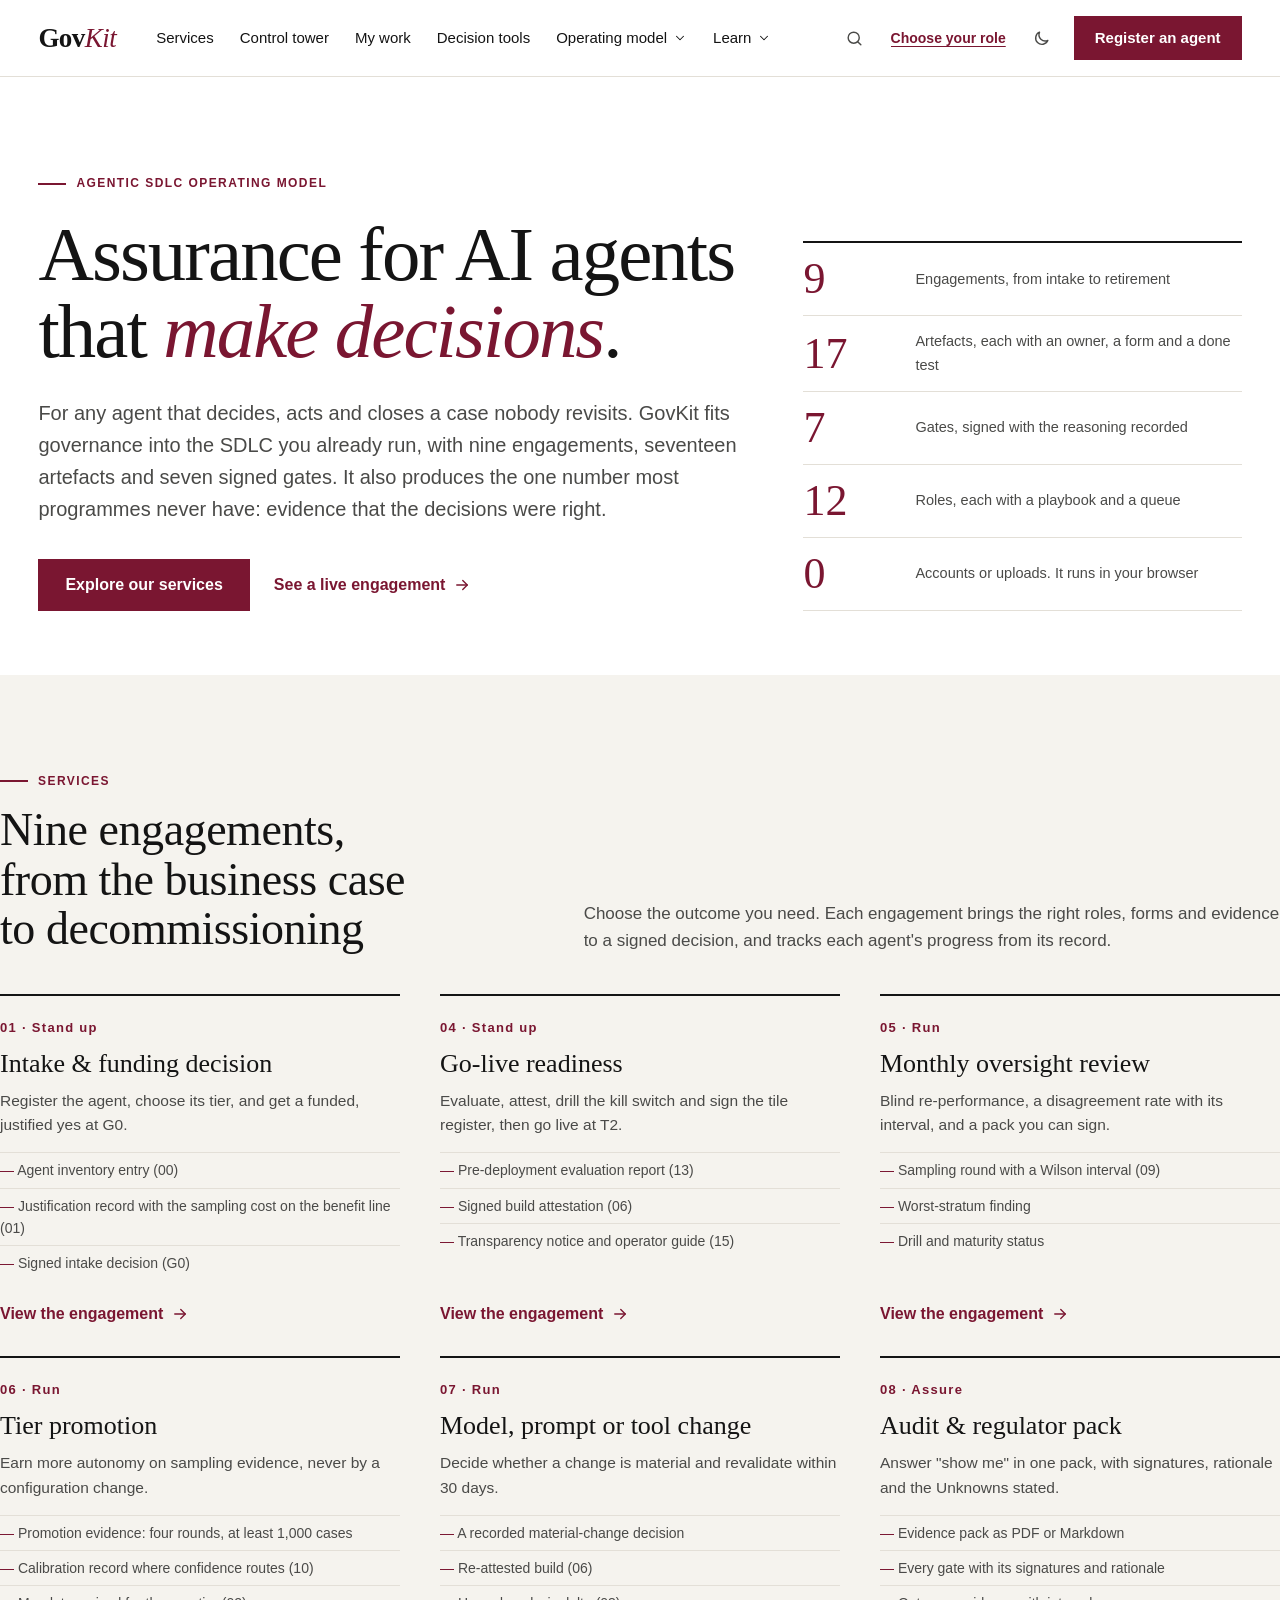
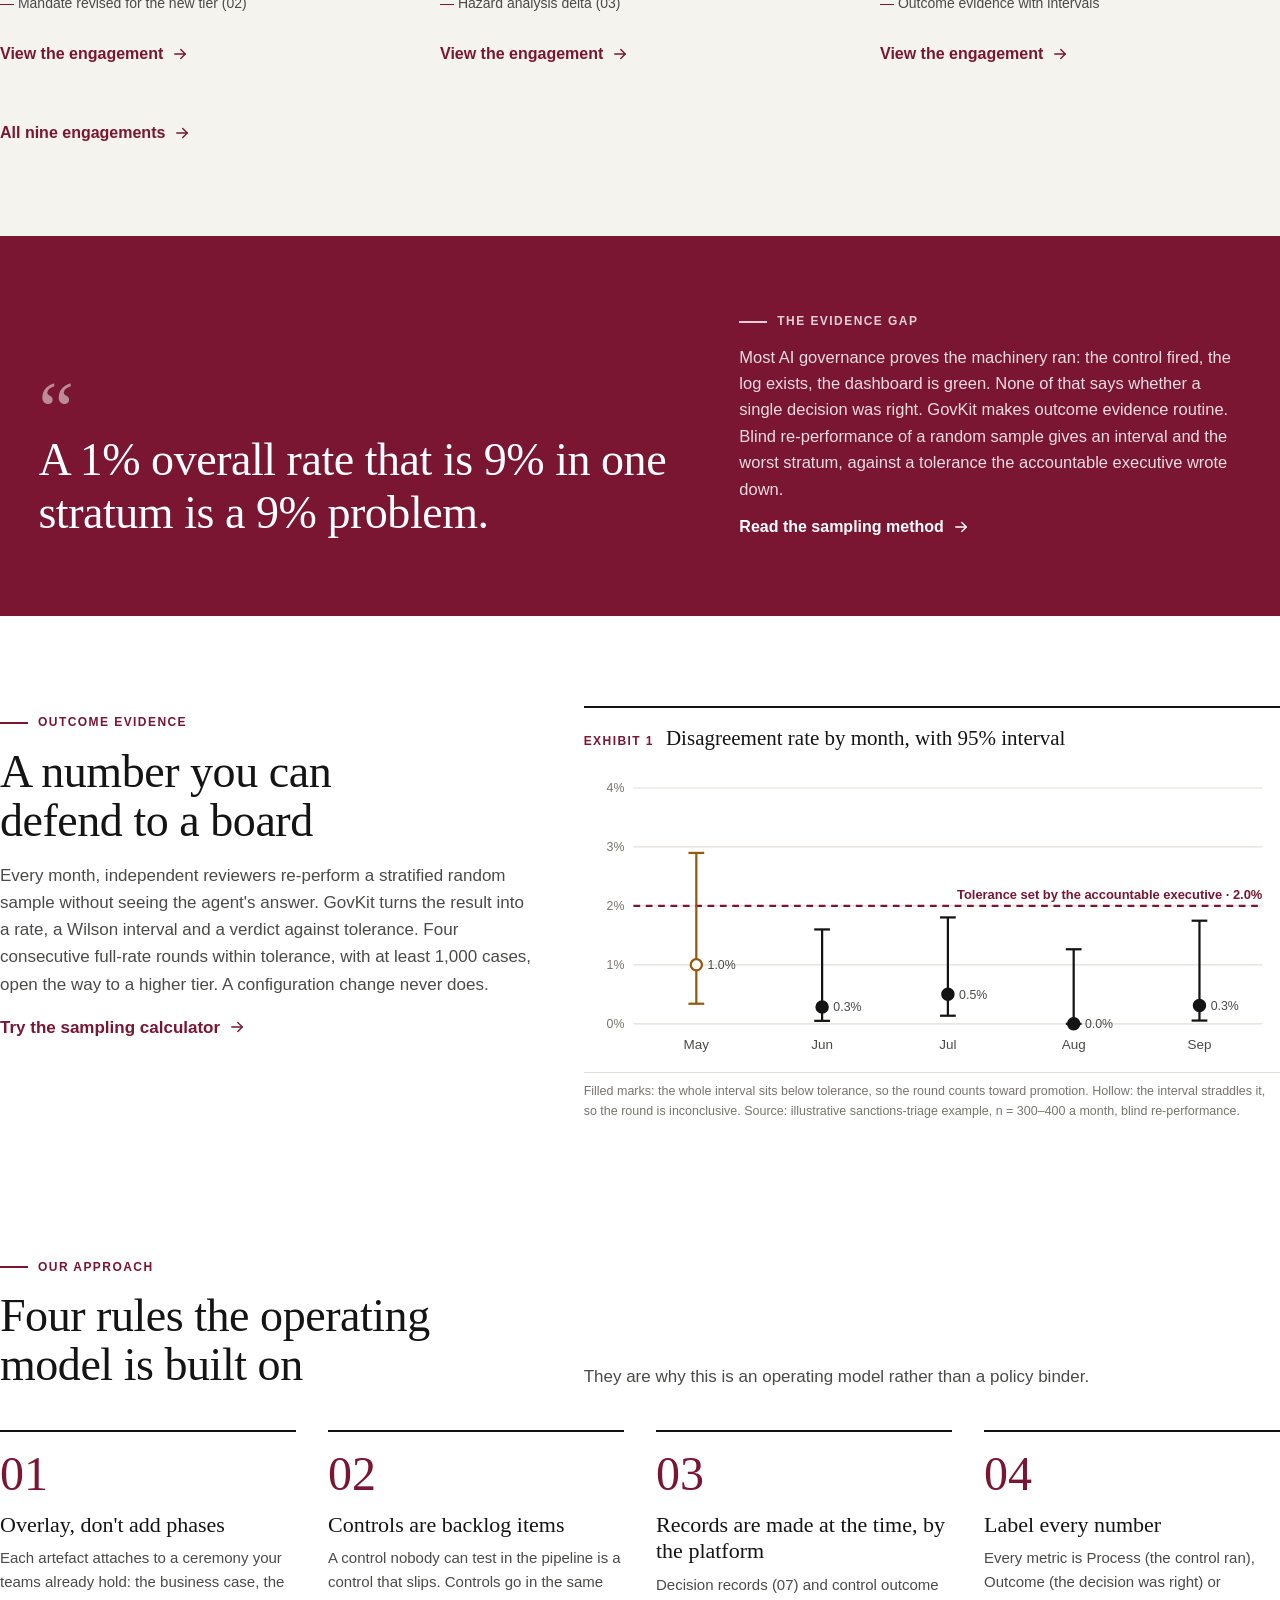
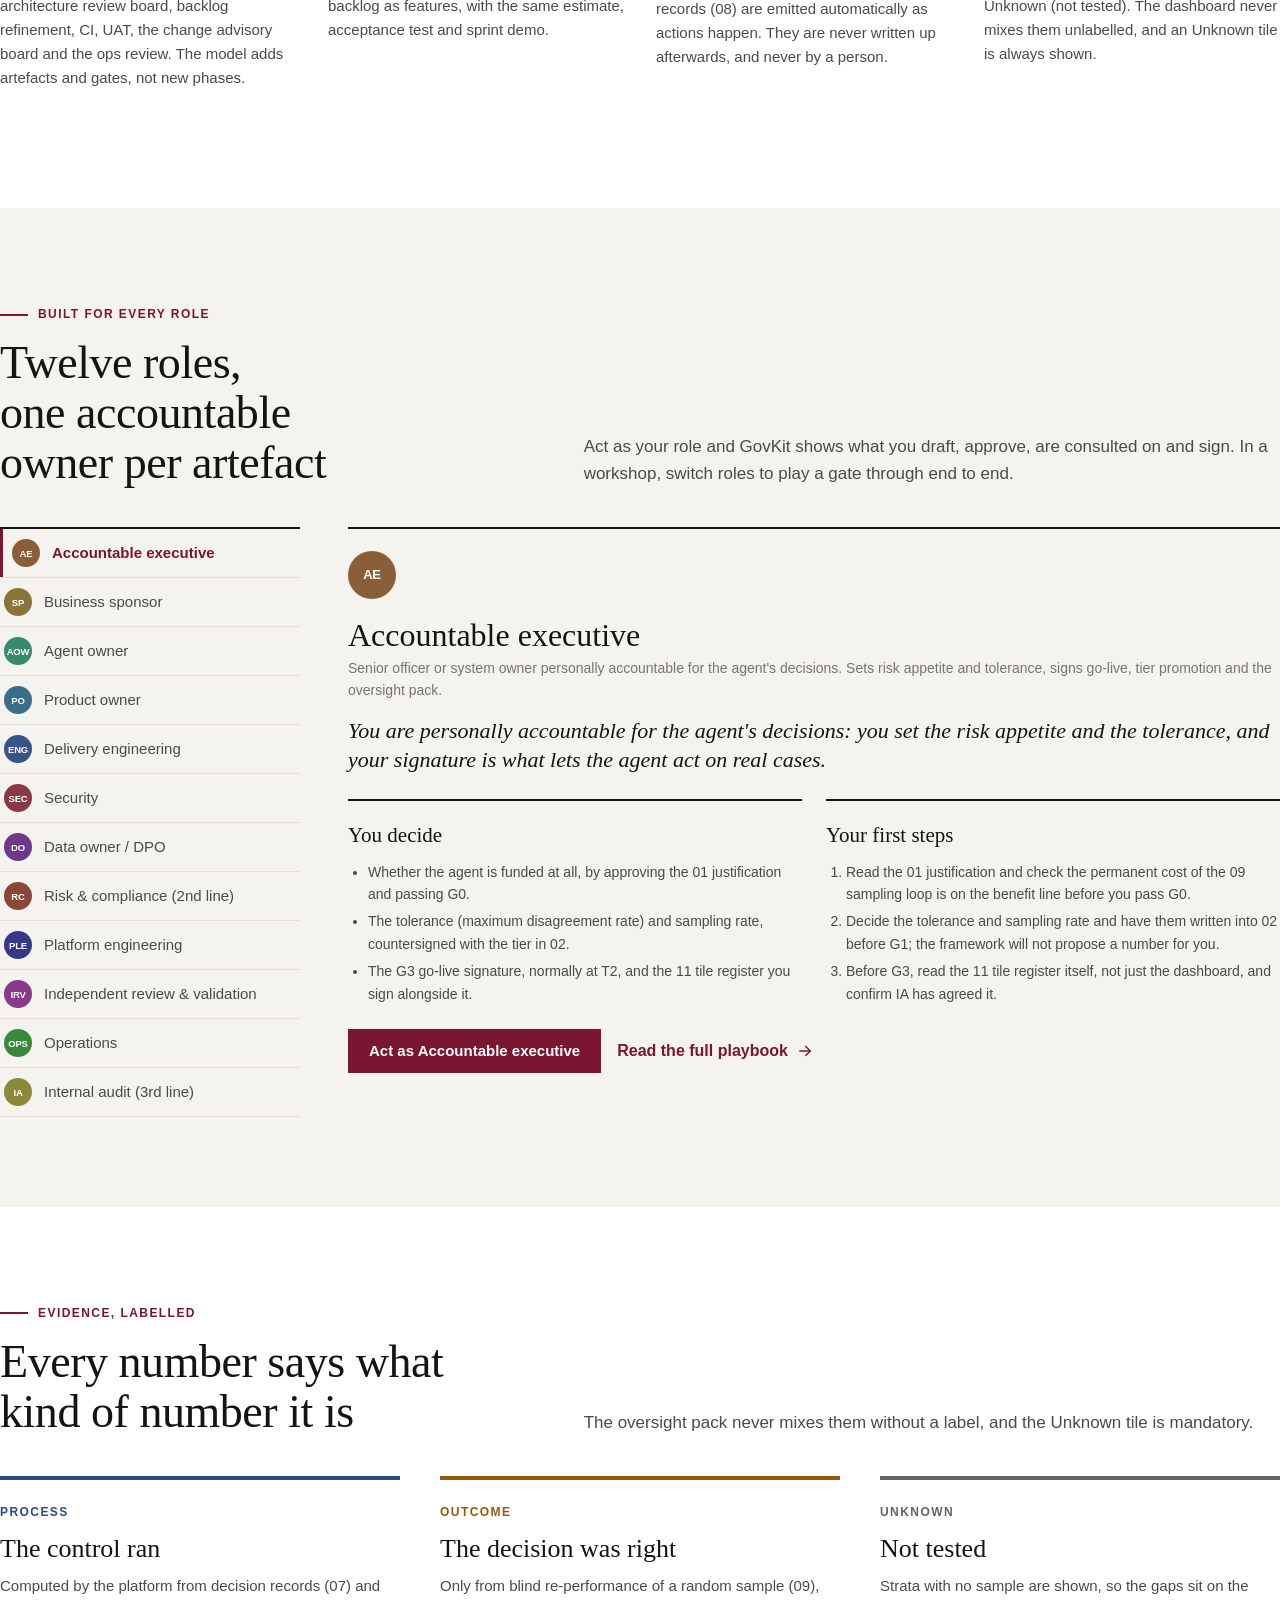
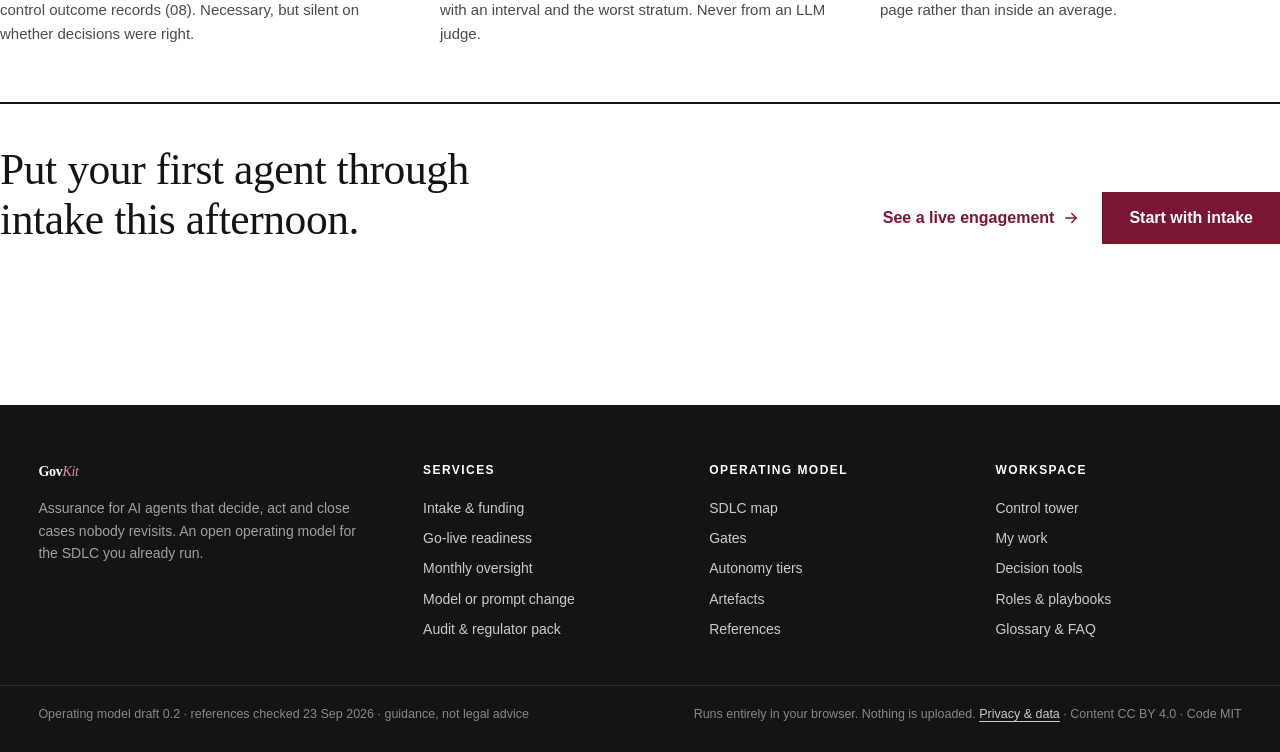
==== commit 7098f604: "Editorial redesign: consultancy look, services as engagements The product-UI redesign still read as " ====
--- a/web/index.html
+++ b/web/index.html
@@ -5,9 +5,10 @@
 <meta name="viewport" content="width=device-width, initial-scale=1, viewport-fit=cover">
 <title>GovKit · Assurance for decisioning AI agents</title>
 <meta name="description" content="A free, role-based decision environment for governing decisioning AI agents across the SDLC you already run: 17 artefacts, 7 gates, 12 roles, autonomy tiers, and quantified outcome evidence.">
-<meta name="theme-color" content="#0B1A2C">
+<meta name="theme-color" content="#7A1631">
 <link rel="icon" href="assets/favicon.svg" type="image/svg+xml">
-<link rel="preload" href="assets/fonts/geist.woff2" as="font" type="font/woff2" crossorigin>
+<link rel="preload" href="assets/fonts/plex-sans.woff2" as="font" type="font/woff2" crossorigin>
+<link rel="preload" href="assets/fonts/serif.woff2" as="font" type="font/woff2" crossorigin>
 <link rel="stylesheet" href="assets/css/app.css">
 <script>
   // Apply the saved theme before first paint so the page never flashes.
@@ -17,19 +18,15 @@
 </head>
 <body>
 <a class="skip" href="#content">Skip to content</a>
-<div class="shell">
-  <aside class="side" id="side" aria-label="Primary"></aside>
-  <div class="scrim" data-action="close-nav"></div>
-  <div class="main">
-    <header class="top" id="top"></header>
-    <main class="content" id="content" tabindex="-1">
-      <noscript>
-        <div class="callout warn"><div><b>JavaScript is needed.</b> GovKit is an interactive workspace that runs entirely in your browser. Nothing is sent to a server. Enable JavaScript to use it.</div></div>
-      </noscript>
-      <div id="app" aria-live="polite"><p class="faint">Loading the operating model…</p></div>
-    </main>
-  </div>
-</div>
+<header class="mast" id="top"></header>
+<div class="subbar" id="subbar" hidden></div>
+<main class="content" id="content" tabindex="-1">
+  <noscript>
+    <div class="callout warn"><div><b>JavaScript is needed.</b> GovKit is an interactive workspace that runs entirely in your browser. Nothing is sent to a server. Enable JavaScript to use it.</div></div>
+  </noscript>
+  <div id="app" aria-live="polite"><p class="faint">Loading the operating model…</p></div>
+</main>
+<footer class="foot" id="foot"></footer>
 <div class="toast-wrap" id="toasts" role="status" aria-live="polite"></div>
 </body>
 </html>
--- a/web/assets/css/app.css
+++ b/web/assets/css/app.css
@@ -1,56 +1,57 @@
-/* GovKit design system
-   A product UI, not a report: Geist type, a navy application frame, a teal
-   action colour, and three semantic evidence colours that the operating
-   model depends on — Process (azure), Outcome (amber), Unknown (slate). */
-
-@font-face{font-family:"Geist";src:url(../fonts/geist.woff2) format("woff2");font-weight:300 800;font-display:swap}
-@font-face{font-family:"Geist Mono";src:url(../fonts/geist-mono.woff2) format("woff2");font-weight:400 600;font-display:swap}
+/* GovKit — editorial design system
+   Consultancy register: white paper, black ink, one brand colour (oxblood),
+   serif headlines, thin rules instead of boxes, square corners, numbered
+   sections. The Process / Outcome / Unknown colours are kept, muted, because
+   the operating model depends on labelling every number. */
+
+@font-face{font-family:"Source Serif 4";src:url(../fonts/serif.woff2) format("woff2");font-weight:400 700;font-style:normal;font-display:swap}
+@font-face{font-family:"Source Serif 4";src:url(../fonts/serif-italic.woff2) format("woff2");font-weight:400 600;font-style:italic;font-display:swap}
+@font-face{font-family:"IBM Plex Sans";src:url(../fonts/plex-sans.woff2) format("woff2");font-weight:100 700;font-display:swap}
+@font-face{font-family:"IBM Plex Mono";src:url(../fonts/plex-mono.woff2) format("woff2");font-weight:400;font-display:swap}
 
 :root{
-  --bg:#F5F7FA; --surface:#FFFFFF; --surface-2:#F9FAFC; --sunk:#EEF1F5;
-  --ink:#0D1B2A; --ink-2:#44546A; --ink-3:#6B7A90; --rule:#E3E8EF; --rule-2:#CCD4DF;
-  --brand:#0F766E; --brand-2:#14B8A6; --brand-ink:#FFFFFF; --brand-bg:#E3F5F2;
-  --navy:#0B1A2C; --navy-2:#11243A; --navy-3:#1B3350; --navy-ink:#C9D6E6; --navy-ink-2:#8499B3;
-  --process:#2563C9; --process-bg:#E8F0FD;
-  --outcome:#B45309; --outcome-bg:#FEF1DD;
-  --unknown:#586476; --unknown-bg:#EDF0F4;
-  --ok:#0E8345; --ok-bg:#E2F6EA; --bad:#C2261B; --bad-bg:#FDECEA; --warn:#9A6700; --warn-bg:#FDF4D8;
-  --code-bg:#F1F4F8; --hl:#FFF6CC;
+  --bg:#FFFFFF; --paper:#F5F3EE; --surface:#FFFFFF; --surface-2:#FAF9F6; --sunk:#EFECE6;
+  --ink:#141414; --ink-2:#4A4A48; --ink-3:#77756F; --rule:#E3DFD7; --rule-2:#C9C4B9;
+  --brand:#7A1631; --brand-2:#9E2344; --brand-ink:#FFFFFF; --brand-bg:#F6E8EB; --brand-deep:#4E0D1F;
+  --process:#2F4B7C; --process-bg:#E8EDF5;
+  --outcome:#95590A; --outcome-bg:#F8EEDC;
+  --unknown:#66645F; --unknown-bg:#EEECE8;
+  --ok:#1F6B3B; --ok-bg:#E4F1E8; --bad:#A8231B; --bad-bg:#F8E6E4; --warn:#855F00; --warn-bg:#F7F0D8;
+  --code-bg:#F4F2EE; --hl:#FBF3D5;
   --accent:var(--brand); --accent-ink:var(--brand-ink); --accent-bg:var(--brand-bg);
-  --shadow-1:0 1px 2px rgba(13,27,42,.05),0 1px 3px rgba(13,27,42,.04);
-  --shadow-2:0 12px 32px -12px rgba(13,27,42,.22),0 4px 10px -4px rgba(13,27,42,.08);
-  --ring:0 0 0 3px color-mix(in srgb,var(--brand) 26%,transparent);
-  --display:"Geist",system-ui,-apple-system,"Segoe UI",sans-serif;
-  --body:"Geist",system-ui,-apple-system,"Segoe UI",Roboto,sans-serif;
-  --mono:"Geist Mono",ui-monospace,"SFMono-Regular",Menlo,Consolas,monospace;
-  --r-sm:8px; --r:12px; --r-lg:16px;
-  --side:260px; --top:64px;
+  --shadow-1:none;
+  --shadow-2:0 18px 40px -18px rgba(20,20,20,.25);
+  --ring:0 0 0 3px color-mix(in srgb,var(--brand) 22%,transparent);
+  --serif:"Source Serif 4","Iowan Old Style",Georgia,"Times New Roman",serif;
+  --display:var(--serif);
+  --body:"IBM Plex Sans",-apple-system,"Segoe UI",Roboto,Helvetica,Arial,sans-serif;
+  --mono:"IBM Plex Mono",ui-monospace,Menlo,Consolas,monospace;
+  --r-sm:0; --r:0; --r-lg:0;
+  --top:76px;
   color-scheme:light;
 }
 @media (prefers-color-scheme: dark){
   :root:not([data-theme="light"]){
-    --bg:#08111C; --surface:#0F1B29; --surface-2:#132132; --sunk:#182A3E;
-    --ink:#E6EDF5; --ink-2:#A8B6C8; --ink-3:#7E8FA5; --rule:#1E3047; --rule-2:#2A405C;
-    --brand:#2DD4BF; --brand-2:#5EEAD4; --brand-ink:#04201D; --brand-bg:#0D2F2E;
-    --navy:#050C15; --navy-2:#0A1524; --navy-3:#142840;
-    --process:#7AA7F5; --process-bg:#12223C; --outcome:#F5A742; --outcome-bg:#33230C;
-    --unknown:#A3AFBF; --unknown-bg:#1C2A3B;
-    --ok:#4ADE80; --ok-bg:#0F2A1C; --bad:#F87171; --bad-bg:#3A1616; --warn:#FACC15; --warn-bg:#2E260B;
-    --code-bg:#0B1623; --hl:#3A3212;
-    --shadow-1:0 1px 2px rgba(0,0,0,.4); --shadow-2:0 16px 40px -12px rgba(0,0,0,.7);
+    --bg:#111111; --paper:#191816; --surface:#161616; --surface-2:#1B1A18; --sunk:#232220;
+    --ink:#EFECE6; --ink-2:#B9B5AC; --ink-3:#8C887F; --rule:#2C2B28; --rule-2:#3D3B37;
+    --brand:#E0879B; --brand-2:#EDA3B3; --brand-ink:#1B0A0F; --brand-bg:#33161E; --brand-deep:#2A0B14;
+    --process:#98B2DE; --process-bg:#1B2433; --outcome:#E3AE5E; --outcome-bg:#2E2412;
+    --unknown:#AAA69E; --unknown-bg:#252422;
+    --ok:#7ACB95; --ok-bg:#15271B; --bad:#EE8A82; --bad-bg:#331716; --warn:#E2C263; --warn-bg:#2B2510;
+    --code-bg:#1C1B19; --hl:#3A3212;
+    --shadow-2:0 18px 40px -18px rgba(0,0,0,.8);
     color-scheme:dark;
   }
 }
 :root[data-theme="dark"]{
-  --bg:#08111C; --surface:#0F1B29; --surface-2:#132132; --sunk:#182A3E;
-  --ink:#E6EDF5; --ink-2:#A8B6C8; --ink-3:#7E8FA5; --rule:#1E3047; --rule-2:#2A405C;
-  --brand:#2DD4BF; --brand-2:#5EEAD4; --brand-ink:#04201D; --brand-bg:#0D2F2E;
-  --navy:#050C15; --navy-2:#0A1524; --navy-3:#142840;
-  --process:#7AA7F5; --process-bg:#12223C; --outcome:#F5A742; --outcome-bg:#33230C;
-  --unknown:#A3AFBF; --unknown-bg:#1C2A3B;
-  --ok:#4ADE80; --ok-bg:#0F2A1C; --bad:#F87171; --bad-bg:#3A1616; --warn:#FACC15; --warn-bg:#2E260B;
-  --code-bg:#0B1623; --hl:#3A3212;
-  --shadow-1:0 1px 2px rgba(0,0,0,.4); --shadow-2:0 16px 40px -12px rgba(0,0,0,.7);
+  --bg:#111111; --paper:#191816; --surface:#161616; --surface-2:#1B1A18; --sunk:#232220;
+  --ink:#EFECE6; --ink-2:#B9B5AC; --ink-3:#8C887F; --rule:#2C2B28; --rule-2:#3D3B37;
+  --brand:#E0879B; --brand-2:#EDA3B3; --brand-ink:#1B0A0F; --brand-bg:#33161E; --brand-deep:#2A0B14;
+  --process:#98B2DE; --process-bg:#1B2433; --outcome:#E3AE5E; --outcome-bg:#2E2412;
+  --unknown:#AAA69E; --unknown-bg:#252422;
+  --ok:#7ACB95; --ok-bg:#15271B; --bad:#EE8A82; --bad-bg:#331716; --warn:#E2C263; --warn-bg:#2B2510;
+  --code-bg:#1C1B19; --hl:#3A3212;
+  --shadow-2:0 18px 40px -18px rgba(0,0,0,.8);
   color-scheme:dark;
 }
 
@@ -59,104 +60,113 @@
 h2 svg,h3 svg,h4 svg{vertical-align:-3px;margin-right:6px;color:var(--brand)}
 .sm-ic{width:13px;height:13px;vertical-align:-2px}
 html{-webkit-text-size-adjust:100%;scroll-padding-top:calc(var(--top) + 16px)}
-body{margin:0;background:var(--bg);color:var(--ink);font-family:var(--body);font-size:15px;line-height:1.55;-webkit-font-smoothing:antialiased;font-feature-settings:"ss01","cv11";overflow-x:hidden}
-h1,h2,h3,h4{font-family:var(--display);line-height:1.15;margin:0;text-wrap:balance}
-h1{font-size:clamp(28px,3.6vw,40px);font-weight:700;letter-spacing:-.03em}
-h2{font-size:clamp(20px,2.1vw,24px);font-weight:650;letter-spacing:-.02em}
-h3{font-size:16.5px;font-weight:620;letter-spacing:-.01em}
-h4{font-size:14.5px;font-weight:620}
+body{margin:0;background:var(--bg);color:var(--ink);font-family:var(--body);font-size:16px;line-height:1.6;-webkit-font-smoothing:antialiased;overflow-x:hidden}
+body.nav-open{overflow:hidden}
+h1,h2{font-family:var(--serif);font-weight:500;margin:0;text-wrap:balance;letter-spacing:-.01em}
+h3,h4{font-family:var(--body);margin:0;text-wrap:balance}
+h1{font-size:clamp(34px,4.4vw,54px);line-height:1.06}
+h2{font-size:clamp(24px,2.6vw,32px);line-height:1.15}
+h3{font-size:17px;font-weight:600;line-height:1.3}
+h4{font-size:15px;font-weight:600}
 p{margin:0}
-a{color:var(--process);text-decoration:none}
-a:hover{text-decoration:underline;text-underline-offset:3px}
-:focus-visible{outline:2px solid var(--brand);outline-offset:2px;border-radius:6px}
+a{color:var(--brand);text-decoration:underline;text-decoration-thickness:1px;text-underline-offset:3px}
+a:hover{text-decoration-thickness:2px}
+:focus-visible{outline:2px solid var(--brand);outline-offset:2px}
 #content:focus{outline:none}
 code,kbd,.mono{font-family:var(--mono)}
-code{font-size:.88em;background:var(--code-bg);padding:1px 6px;border-radius:5px}
-kbd{font-size:11px;padding:1px 6px;border-radius:5px;border:1px solid var(--rule-2);background:var(--surface);color:var(--ink-2);box-shadow:0 1px 0 var(--rule-2)}
-pre{margin:0;background:var(--code-bg);border:1px solid var(--rule);border-radius:var(--r);padding:14px 16px;overflow:auto;font-size:12.5px;line-height:1.6;font-family:var(--mono);white-space:pre}
+code{font-size:.88em;background:var(--code-bg);padding:1px 5px}
+kbd{font-size:11px;padding:1px 6px;border:1px solid var(--rule-2);background:var(--surface);color:var(--ink-2)}
+pre{margin:0;background:var(--code-bg);border-left:3px solid var(--rule-2);padding:14px 18px;overflow:auto;font-size:12.5px;line-height:1.6;font-family:var(--mono);white-space:pre}
 ul,ol{margin:0;padding-left:20px}
-li+li{margin-top:4px}
+li+li{margin-top:5px}
+::selection{background:var(--brand-bg)}
 .sr-only{position:absolute;width:1px;height:1px;padding:0;margin:-1px;overflow:hidden;clip:rect(0,0,0,0);white-space:nowrap;border:0}
-.skip{position:absolute;left:12px;top:-60px;z-index:100;background:var(--brand);color:var(--brand-ink);padding:8px 12px;border-radius:8px}
+.skip{position:absolute;left:12px;top:-60px;z-index:100;background:var(--ink);color:var(--bg);padding:8px 12px}
 .skip:focus{top:12px}
 @media (prefers-reduced-motion: reduce){*{transition:none!important;animation:none!important;scroll-behavior:auto!important}}
 
-/* ---------- application frame ---------- */
-.shell{display:grid;grid-template-columns:var(--side) minmax(0,1fr);min-height:100vh}
-.side{position:sticky;top:0;height:100vh;overflow-y:auto;background:var(--navy);color:var(--navy-ink);display:flex;flex-direction:column;padding:18px 14px 18px;gap:2px;z-index:40;scrollbar-width:thin;scrollbar-color:var(--navy-3) transparent}
-.brand{display:flex;align-items:center;gap:11px;padding:2px 8px 18px;color:#fff;text-decoration:none!important}
-.brand-mark{width:34px;height:34px;border-radius:10px;background:linear-gradient(135deg,#2DD4BF,#0E7490 60%,#1E3A8A);display:flex;align-items:center;justify-content:center;flex:none;box-shadow:inset 0 0 0 1px rgba(255,255,255,.18)}
-.brand-mark svg{width:20px;height:20px;color:#fff}
-.brand b{font-weight:700;font-size:17px;display:block;line-height:1.1;letter-spacing:-.02em}
-.brand small{font-size:11.5px;color:var(--navy-ink-2);display:block;margin-top:2px}
-.side .cta-new{display:flex;align-items:center;justify-content:center;gap:8px;height:38px;border-radius:10px;background:#0F766E;color:#fff;font-weight:600;font-size:13.5px;margin:0 4px 8px;text-decoration:none!important}
-.side .cta-new:hover{filter:brightness(1.12)}
-.nav-group{margin-top:14px}
-.nav-label{font-size:11.5px;font-weight:600;color:var(--navy-ink-2);padding:4px 10px 6px;letter-spacing:.01em}
-.nav a{display:flex;align-items:center;gap:11px;padding:7px 10px;border-radius:9px;color:var(--navy-ink);text-decoration:none!important;font-size:14px;font-weight:500;line-height:1.3;transition:background .12s,color .12s}
-.nav a:hover{background:var(--navy-2);color:#fff}
-.nav a[aria-current="page"]{background:var(--navy-3);color:#fff}
-.nav a[aria-current="page"] svg{color:#5EEAD4}
-.nav svg{width:17px;height:17px;color:var(--navy-ink-2)}
-.nav .count{margin-left:auto;font-size:11px;background:#5EEAD4;color:#0B1A2C;border-radius:20px;padding:1px 7px;font-weight:700}
-.nav .new{margin-left:auto;font-size:10px;font-weight:700;color:#5EEAD4;border:1px solid rgba(94,234,212,.45);border-radius:20px;padding:0 6px}
-.side-foot{margin-top:auto;padding:14px 10px 0;border-top:1px solid var(--navy-3);font-size:12px;color:var(--navy-ink-2);line-height:1.5}
-.side-foot a{color:var(--navy-ink)}
-
-.main{min-width:0;display:flex;flex-direction:column}
-.top{position:sticky;top:0;z-index:30;height:var(--top);display:flex;align-items:center;gap:12px;padding:0 clamp(16px,3vw,32px);background:color-mix(in srgb,var(--bg) 82%,transparent);backdrop-filter:saturate(1.5) blur(12px);-webkit-backdrop-filter:saturate(1.5) blur(12px);border-bottom:1px solid var(--rule)}
-.top .menu{display:none}
-.crumbs{display:flex;align-items:center;gap:6px;font-size:13.5px;color:var(--ink-3);min-width:0;overflow:hidden;white-space:nowrap}
-.crumbs a{color:var(--ink-3)}
-.crumbs a:hover{color:var(--ink);text-decoration:none}
-.crumbs span:last-child{color:var(--ink);font-weight:550;overflow:hidden;text-overflow:ellipsis}
-.crumbs .sep{opacity:.45}
-.top-right{margin-left:auto;display:flex;align-items:center;gap:8px}
-.search-btn{display:inline-flex;align-items:center;gap:10px;height:38px;padding:0 8px 0 12px;border-radius:10px;border:1px solid var(--rule-2);background:var(--surface);color:var(--ink-3);font:inherit;font-size:13.5px;cursor:pointer;min-width:250px;box-shadow:var(--shadow-1)}
-.search-btn:hover{border-color:var(--ink-3);color:var(--ink-2)}
-.search-btn span{flex:1;text-align:left}
-.content{width:100%;max-width:1200px;margin:0 auto;padding:30px clamp(16px,3vw,40px) 96px}
-.content.wide{max-width:none;padding:0 0 96px}
-.scrim{display:none}
-@media (max-width: 1180px){.search-btn{min-width:0}.search-btn span,.search-btn kbd{display:none}}
-@media (max-width: 960px){
-  .shell{grid-template-columns:minmax(0,1fr)}
-  .side{position:fixed;left:0;top:0;bottom:0;width:min(300px,86vw);transform:translateX(-102%);transition:transform .22s ease;box-shadow:var(--shadow-2)}
-  body.nav-open .side{transform:none}
-  body.nav-open .scrim{display:block;position:fixed;inset:0;background:rgba(5,12,21,.5);z-index:35}
-  .top .menu{display:inline-grid}
-  .crumbs{display:none}
-  .top .brand-sm{display:flex}
-}
-.brand-sm{display:none;align-items:center;gap:8px;color:var(--ink);font-weight:700;text-decoration:none!important;letter-spacing:-.02em}
-.brand-sm .brand-mark{width:30px;height:30px;border-radius:9px}
-.brand-sm .brand-mark svg{width:17px;height:17px}
-
-/* ---------- role switcher ---------- */
-.role-btn{display:inline-flex;align-items:center;gap:8px;height:38px;padding:0 12px 0 5px;border-radius:30px;border:1px solid var(--rule-2);background:var(--surface);color:var(--ink);cursor:pointer;font:inherit;font-size:13.5px;font-weight:500;max-width:280px;box-shadow:var(--shadow-1)}
-.role-btn:hover{border-color:var(--ink-3)}
-.role-btn .rl{overflow:hidden;text-overflow:ellipsis;white-space:nowrap}
-.role-btn .rl b{font-weight:620}
-.role-btn.none{border-style:dashed;color:var(--ink-2);box-shadow:none}
-.role-btn.none .av{background:var(--sunk)!important;color:var(--ink-3)!important}
-@media (max-width: 560px){.role-btn .rl{display:none}.role-btn{padding:0 5px}}
-.av{width:28px;height:28px;border-radius:50%;display:inline-grid;place-items:center;font-size:10px;font-weight:700;background:var(--ink);color:var(--bg);letter-spacing:-.02em;flex:none}
-.av.lg{width:46px;height:46px;font-size:13px}
-.icon-btn{appearance:none;width:38px;height:38px;border-radius:10px;border:1px solid transparent;background:transparent;color:var(--ink-2);display:inline-grid;place-items:center;cursor:pointer}
-.icon-btn:hover{background:var(--sunk);color:var(--ink)}
+/* ---------- masthead ---------- */
+.mast{position:sticky;top:0;z-index:40;background:var(--bg);border-bottom:1px solid var(--rule)}
+.mast-in{max-width:1280px;margin:0 auto;height:var(--top);padding:0 clamp(16px,3vw,40px);display:flex;align-items:center;gap:28px}
+.wordmark{font-family:var(--serif);font-size:27px;font-weight:600;letter-spacing:-.02em;color:var(--ink);text-decoration:none!important;line-height:1;flex:none}
+.wordmark span{color:var(--brand);font-style:italic;font-weight:500}
+.primary{display:flex;align-items:stretch;height:100%;gap:2px}
+.primary a,.dd-btn{display:inline-flex;align-items:center;gap:6px;padding:0 12px;height:100%;font:inherit;font-size:15px;font-weight:500;color:var(--ink);text-decoration:none!important;border:0;background:none;cursor:pointer;border-bottom:3px solid transparent;border-top:3px solid transparent;white-space:nowrap}
+.primary a:hover,.dd-btn:hover{color:var(--brand)}
+.primary a[aria-current="page"],.dd-btn.on{border-bottom-color:var(--brand)}
+.dd-btn[aria-expanded="true"]{color:var(--brand);border-bottom-color:var(--brand)}
+.dd-btn svg{width:14px;height:14px;transition:transform .15s}
+.dd-btn[aria-expanded="true"] svg{transform:rotate(180deg)}
+.primary sup{font-size:10.5px;font-weight:700;background:var(--brand);color:var(--brand-ink);padding:0 5px;margin-left:4px;line-height:16px;top:-6px;position:relative}
+.mast-right{margin-left:auto;display:flex;align-items:center;gap:6px}
+.role-link{display:inline-flex;align-items:center;gap:8px;height:40px;padding:0 10px;border:0;background:none;font:inherit;font-size:14px;color:var(--ink-2);cursor:pointer;max-width:240px}
+.role-link span{overflow:hidden;text-overflow:ellipsis;white-space:nowrap}
+.role-link:hover{color:var(--ink)}
+.role-link.none{color:var(--brand);font-weight:600;text-decoration:underline;text-underline-offset:3px}
+.mast-cta{margin-left:6px}
+.icon-btn.burger{display:none}
+@media (max-width: 1180px){.role-link span{display:none}.role-link.none span{display:inline}}
+@media (max-width: 1060px){.primary,.btn.mast-cta{display:none}.icon-btn.burger{display:inline-grid}}
+@media (max-width: 420px){.mast-in{gap:12px}.role-link.none span{font-size:13px}}
+.menu-panel{position:absolute;left:0;right:0;top:100%;background:var(--bg);border-bottom:1px solid var(--rule);box-shadow:var(--shadow-2);animation:drop .16s ease}
+@keyframes drop{from{opacity:0;transform:translateY(-6px)}to{opacity:1;transform:none}}
+.menu-in{max-width:1280px;margin:0 auto;padding:32px clamp(16px,3vw,40px) 36px;display:grid;grid-template-columns:280px minmax(0,1fr);gap:48px}
+.menu-intro h3{font-family:var(--serif);font-size:26px;font-weight:500}
+.menu-intro p{color:var(--ink-2);margin-top:10px;font-size:15px}
+.menu-links{display:grid;grid-template-columns:repeat(3,minmax(0,1fr));gap:0 32px}
+.menu-links a{display:block;padding:14px 0;border-top:1px solid var(--rule);color:var(--ink);text-decoration:none!important}
+.menu-links a b{display:block;font-weight:600;font-size:15px}
+.menu-links a span{display:block;font-size:13.5px;color:var(--ink-3);margin-top:2px}
+.menu-links a:hover b,.menu-links a[aria-current="page"] b{color:var(--brand)}
+.subbar{border-bottom:1px solid var(--rule);background:var(--surface-2)}
+.crumbs{max-width:1280px;margin:0 auto;padding:10px clamp(16px,3vw,40px);display:flex;align-items:center;gap:8px;font-size:13px;color:var(--ink-3);white-space:nowrap;overflow:hidden}
+.crumbs a{color:var(--ink-3);text-decoration:none}
+.crumbs a:hover{color:var(--brand);text-decoration:underline}
+.crumbs span[aria-current]{color:var(--ink);overflow:hidden;text-overflow:ellipsis}
+.crumbs .sep{opacity:.5}
+.mobile-nav{position:fixed;inset:0;z-index:90;background:var(--bg);display:flex;flex-direction:column;overflow:auto;animation:fin .15s ease}
+.mobile-nav-top{display:flex;align-items:center;justify-content:space-between;height:var(--top);padding:0 20px;border-bottom:1px solid var(--rule)}
+.mobile-nav nav{padding:12px 20px;display:flex;flex-direction:column}
+.mobile-nav nav a{padding:12px 0;border-bottom:1px solid var(--rule);font-family:var(--serif);font-size:22px;color:var(--ink);text-decoration:none}
+.mobile-nav nav a.sub{font-family:var(--body);font-size:16px;padding:10px 0}
+.mobile-nav nav h4{margin-top:22px;font-size:12px;letter-spacing:.12em;text-transform:uppercase;color:var(--brand)}
+.mobile-nav-foot{padding:20px;display:grid;gap:10px;margin-top:auto;border-top:1px solid var(--rule)}
+
+.content{width:100%;max-width:1280px;margin:0 auto;padding:44px clamp(16px,3vw,40px) 96px;min-height:60vh}
+.content.wide{max-width:none;padding:0}
+
+/* ---------- footer ---------- */
+.foot{background:#141414;color:#CFCBC2}
+:root[data-theme="dark"] .foot{background:#0B0B0B}
+@media (prefers-color-scheme: dark){:root:not([data-theme="light"]) .foot{background:#0B0B0B}}
+.foot-in{max-width:1280px;margin:0 auto;padding:56px clamp(16px,3vw,40px) 40px;display:grid;grid-template-columns:1.4fr repeat(3,1fr);gap:40px}
+@media (max-width: 860px){.foot-in{grid-template-columns:1fr 1fr}.foot-brand{grid-column:1/-1}}
+.foot .wordmark{color:#fff}
+.foot .wordmark span{color:#E0879B}
+.foot-brand p{margin-top:14px;font-size:14px;color:#A6A197;max-width:340px}
+.foot h4{font-size:12px;letter-spacing:.12em;text-transform:uppercase;color:#fff;margin-bottom:12px}
+.foot-in a{display:block;color:#CFCBC2;text-decoration:none;font-size:14px;padding:4px 0}
+.foot-in a:hover{color:#fff;text-decoration:underline}
+.foot-base{max-width:1280px;margin:0 auto;padding:18px clamp(16px,3vw,40px) 28px;border-top:1px solid #2E2D2A;display:flex;justify-content:space-between;gap:12px 32px;flex-wrap:wrap;font-size:12.5px;color:#8C887F}
+.foot-base a{color:#CFCBC2}
+
+/* ---------- role popover ---------- */
+.icon-btn{appearance:none;width:40px;height:40px;border:0;background:transparent;color:var(--ink-2);display:inline-grid;place-items:center;cursor:pointer}
+.icon-btn:hover{color:var(--brand);background:var(--surface-2)}
 .icon-btn svg{width:19px;height:19px}
-
-.popover{position:absolute;right:clamp(16px,3vw,32px);top:calc(var(--top) - 4px);width:min(400px,calc(100vw - 32px));max-height:min(640px,80vh);overflow:auto;background:var(--surface);border:1px solid var(--rule);border-radius:var(--r-lg);box-shadow:var(--shadow-2);padding:10px;z-index:50;animation:pop .16s ease}
-@keyframes pop{from{opacity:0;transform:translateY(-4px) scale(.98)}to{opacity:1;transform:none}}
-.popover h4{padding:6px 8px 2px;font-size:15px}
-.popover .hint{font-size:12.5px;color:var(--ink-3);padding:2px 8px 10px}
-.role-opt{display:flex;gap:11px;align-items:flex-start;width:100%;text-align:left;padding:8px;border-radius:10px;border:0;background:none;color:var(--ink);cursor:pointer;font:inherit}
-.role-opt:hover,.role-opt:focus-visible{background:var(--sunk)}
+.av{width:28px;height:28px;border-radius:50%;display:inline-grid;place-items:center;font-size:9.5px;font-weight:700;background:var(--ink);color:var(--bg);letter-spacing:-.02em;flex:none;font-family:var(--body)}
+.av.lg{width:48px;height:48px;font-size:13px}
+.popover{position:fixed;right:clamp(16px,3vw,40px);top:calc(var(--top) - 2px);width:min(420px,calc(100vw - 32px));max-height:min(660px,80vh);overflow:auto;background:var(--bg);border:1px solid var(--rule-2);box-shadow:var(--shadow-2);padding:16px;z-index:95;animation:drop .16s ease}
+.popover h4{font-family:var(--serif);font-size:22px;font-weight:500;padding:0 6px}
+.popover .hint{font-size:13.5px;color:var(--ink-3);padding:6px 6px 12px;border-bottom:1px solid var(--rule);margin-bottom:6px}
+.role-opt{display:flex;gap:12px;align-items:flex-start;width:100%;text-align:left;padding:9px 6px;border:0;border-bottom:1px solid var(--rule);background:none;color:var(--ink);cursor:pointer;font:inherit}
+.role-opt:hover,.role-opt:focus-visible{background:var(--surface-2)}
 .role-opt[aria-checked="true"]{background:var(--brand-bg)}
-.role-opt b{font-size:13.5px;display:block;font-weight:600}
-.role-opt small{font-size:12px;color:var(--ink-3);display:block;line-height:1.4;margin-top:1px}
-.name-row{display:flex;gap:8px;align-items:center;padding:10px 8px 4px;border-top:1px solid var(--rule);margin-top:8px}
-.name-row label{font-size:12px;color:var(--ink-3);white-space:nowrap}
+.role-opt[aria-checked="true"] b{color:var(--brand)}
+.role-opt b{font-size:14.5px;display:block;font-weight:600}
+.role-opt small{font-size:12.5px;color:var(--ink-3);display:block;line-height:1.45;margin-top:1px}
+.name-row{display:flex;gap:10px;align-items:center;padding:14px 6px 2px}
+.name-row label{font-size:13px;color:var(--ink-3);white-space:nowrap}
 
 /* ---------- primitives ---------- */
 .stack{display:flex;flex-direction:column}
@@ -165,51 +175,57 @@
 .grow{flex:1 1 auto;min-width:0}
 .mt4{margin-top:4px}.mt8{margin-top:8px}.mt12{margin-top:12px}.mt16{margin-top:16px}.mt24{margin-top:24px}.mt32{margin-top:32px}.mt48{margin-top:48px}
 .muted{color:var(--ink-2)}.faint{color:var(--ink-3)}
-.small{font-size:13.5px}.xs{font-size:12.5px}
-.eyebrow{font-size:12.5px;font-weight:600;color:var(--ink-3);letter-spacing:.005em}
-.eyebrow.accent{display:inline-flex;align-items:center;gap:6px;align-self:flex-start;color:var(--brand);background:var(--brand-bg);border-radius:20px;padding:3px 10px;font-size:12px}
-.lede{font-size:17px;color:var(--ink-2);line-height:1.6;max-width:780px}
+.small{font-size:14px}.xs{font-size:12.5px}
+.eyebrow{font-size:12px;font-weight:600;letter-spacing:.12em;text-transform:uppercase;color:var(--ink-3)}
+.eyebrow.accent{display:inline-flex;align-items:center;gap:10px;color:var(--brand);align-self:flex-start}
+.eyebrow.accent::before{content:"";width:28px;height:2px;background:currentColor}
+.eyebrow.accent svg{display:none}
+.lede{font-size:19px;color:var(--ink-2);line-height:1.6;max-width:780px}
 .prose{max-width:760px}
 .prose p+p{margin-top:12px}
-.grid{display:grid;gap:16px}
+.grid{display:grid;gap:24px}
 .cols-2{grid-template-columns:repeat(2,minmax(0,1fr))}
 .cols-3{grid-template-columns:repeat(3,minmax(0,1fr))}
 .cols-4{grid-template-columns:repeat(4,minmax(0,1fr))}
-.auto-fill{grid-template-columns:repeat(auto-fill,minmax(270px,1fr))}
+.auto-fill{grid-template-columns:repeat(auto-fill,minmax(280px,1fr))}
 @media (max-width: 1080px){.cols-4{grid-template-columns:repeat(2,minmax(0,1fr))}}
 @media (max-width: 860px){.cols-3,.cols-2{grid-template-columns:minmax(0,1fr)}}
 @media (max-width: 560px){.cols-4{grid-template-columns:minmax(0,1fr)}}
 
-.page-head{display:flex;flex-direction:column;gap:10px;margin-bottom:28px}
-.section{margin-top:44px}
-.section-head{display:flex;align-items:flex-end;justify-content:space-between;gap:12px;flex-wrap:wrap;margin-bottom:16px}
+.page-head{display:flex;flex-direction:column;gap:14px;margin-bottom:36px;padding-bottom:28px;border-bottom:1px solid var(--rule)}
+.section{margin-top:56px}
+.section-head{display:flex;align-items:flex-end;justify-content:space-between;gap:16px;flex-wrap:wrap;margin-bottom:20px;padding-top:18px;border-top:2px solid var(--ink)}
 .section-head p{max-width:720px}
 
-.card{background:var(--surface);border:1px solid var(--rule);border-radius:var(--r-lg);padding:20px 22px;box-shadow:var(--shadow-1)}
-.card.flat{box-shadow:none}
-.card.pad-lg{padding:26px 28px}
+.card{background:var(--surface);border:1px solid var(--rule);padding:22px 24px}
+.card.flat{border-color:var(--rule)}
+.card.pad-lg{padding:30px 32px}
 .card.sunk{background:var(--surface-2)}
-a.card{display:block;color:inherit;text-decoration:none;transition:border-color .15s,box-shadow .15s,transform .15s}
-a.card:hover{border-color:var(--rule-2);box-shadow:var(--shadow-2);transform:translateY(-2px)}
+a.card{display:block;color:inherit;text-decoration:none;transition:border-color .15s,background .15s;position:relative}
+a.card:hover{border-color:var(--ink)}
+a.card:hover h3{color:var(--brand)}
 .card h3+p{margin-top:6px}
 
-.btn{appearance:none;display:inline-flex;align-items:center;justify-content:center;gap:8px;height:38px;padding:0 15px;border-radius:10px;border:1px solid var(--rule-2);background:var(--surface);color:var(--ink);font:inherit;font-size:14px;font-weight:560;cursor:pointer;text-decoration:none!important;white-space:nowrap;transition:background .15s,border-color .15s,box-shadow .15s,filter .15s;box-shadow:var(--shadow-1)}
-.btn:hover{border-color:var(--ink-3)}
+.btn{appearance:none;display:inline-flex;align-items:center;justify-content:center;gap:10px;height:44px;padding:0 20px;border:1px solid var(--ink);background:transparent;color:var(--ink);font:inherit;font-size:15px;font-weight:600;cursor:pointer;text-decoration:none!important;white-space:nowrap;transition:background .15s,color .15s,border-color .15s}
+.btn:hover{background:var(--ink);color:var(--bg)}
 .btn svg{width:17px;height:17px}
-.btn.primary{background:var(--brand);border-color:var(--brand);color:var(--brand-ink)}
-.btn.primary:hover{filter:brightness(1.07);box-shadow:var(--ring)}
+.btn.primary,.btn.accent{background:var(--brand);border-color:var(--brand);color:var(--brand-ink)}
+.btn.primary:hover,.btn.accent:hover{background:var(--brand-deep);border-color:var(--brand-deep);color:#fff}
 .btn.dark{background:var(--ink);border-color:var(--ink);color:var(--bg)}
-.btn.accent{background:var(--brand);border-color:var(--brand);color:var(--brand-ink)}
 .btn.ok{background:var(--ok);border-color:var(--ok);color:#fff}
-.btn.bad{background:transparent;border-color:color-mix(in srgb,var(--bad) 50%,transparent);color:var(--bad);box-shadow:none}
-.btn.bad:hover{background:var(--bad-bg)}
-.btn.ghost{background:transparent;border-color:transparent;color:var(--ink-2);box-shadow:none}
-.btn.ghost:hover{background:var(--sunk);color:var(--ink)}
-.btn.sm{height:32px;padding:0 11px;font-size:13px;border-radius:9px}
-.btn.lg{height:48px;padding:0 22px;font-size:15.5px;border-radius:12px}
-.btn[disabled],.btn[aria-disabled="true"]{opacity:.45;cursor:not-allowed;box-shadow:none;filter:none}
-
-.badge{display:inline-flex;align-items:center;gap:5px;font-size:11.5px;font-weight:600;padding:2px 9px;border-radius:20px;white-space:nowrap;line-height:1.5;background:var(--sunk);color:var(--ink-2)}
+.btn.ok:hover{filter:brightness(.9);background:var(--ok);color:#fff}
+.btn.bad{border-color:var(--bad);color:var(--bad)}
+.btn.bad:hover{background:var(--bad);color:#fff}
+.btn.ghost{border-color:transparent;color:var(--ink-2);padding:0 10px}
+.btn.ghost:hover{background:transparent;color:var(--brand);text-decoration:underline!important}
+.btn.sm{height:34px;padding:0 13px;font-size:13.5px}
+.btn.lg{height:52px;padding:0 26px;font-size:16px}
+.btn[disabled],.btn[aria-disabled="true"]{opacity:.4;cursor:not-allowed}
+.link-arrow{display:inline-flex;align-items:center;gap:8px;font-weight:600;color:var(--brand);text-decoration:none!important}
+.link-arrow svg{transition:transform .15s}
+.link-arrow:hover svg{transform:translateX(4px)}
+
+.badge{display:inline-flex;align-items:center;gap:5px;font-size:12px;font-weight:600;padding:2px 8px;white-space:nowrap;line-height:1.5;background:var(--sunk);color:var(--ink-2)}
 .badge .dot{width:6px;height:6px;border-radius:50%;background:currentColor}
 .badge svg{width:12px;height:12px}
 .badge.process,.badge.info{background:var(--process-bg);color:var(--process)}
@@ -222,71 +238,70 @@
 .badge.line{background:transparent;box-shadow:inset 0 0 0 1px var(--rule-2);color:var(--ink-2)}
 .badge.accent{background:var(--brand-bg);color:var(--brand)}
 
-.chip{display:inline-flex;align-items:center;gap:6px;font-size:12.5px;font-weight:550;padding:4px 10px;border-radius:8px;border:1px solid var(--rule);background:var(--surface);color:var(--ink);text-decoration:none!important;white-space:nowrap}
-a.chip:hover{border-color:var(--ink-3)}
+.chip{display:inline-flex;align-items:center;gap:6px;font-size:13px;font-weight:500;padding:4px 10px;border:1px solid var(--rule-2);background:var(--surface);color:var(--ink);text-decoration:none!important;white-space:nowrap}
+a.chip:hover{border-color:var(--ink);color:var(--brand)}
 button.chip{cursor:pointer;font-family:inherit}
 .chip[aria-pressed="true"]{background:var(--ink);border-color:var(--ink);color:var(--bg)}
-.aid{font-family:var(--mono);font-weight:600;color:var(--process)}
+.aid{font-family:var(--mono);font-weight:500;color:var(--process)}
 .aid.o{color:var(--outcome)}
-.aid-box{display:inline-grid;place-items:center;min-width:40px;height:40px;border-radius:11px;background:var(--process-bg);color:var(--process);font-family:var(--mono);font-weight:600;font-size:14px;flex:none}
+.aid-box{display:inline-grid;place-items:center;min-width:42px;height:42px;background:var(--process-bg);color:var(--process);font-family:var(--mono);font-weight:500;font-size:14px;flex:none}
 .aid-box.o{background:var(--outcome-bg);color:var(--outcome)}
-.aid-box.g{background:#0B1A2C;color:#fff}
+.aid-box.g{background:var(--ink);color:var(--bg)}
 .aid-box.brand{background:var(--brand-bg);color:var(--brand)}
 .aid-box svg{width:20px;height:20px}
 
-.callout{display:flex;gap:12px;padding:14px 16px;border-radius:var(--r);border:1px solid var(--rule);background:var(--surface-2);font-size:14.5px;line-height:1.55}
-.callout svg{width:19px;height:19px;flex:none;margin-top:1px}
-.callout.info{background:var(--process-bg);border-color:color-mix(in srgb,var(--process) 22%,transparent)}
+.callout{display:flex;gap:12px;padding:14px 18px;border-left:3px solid var(--rule-2);background:var(--surface-2);font-size:15px;line-height:1.55}
+.callout svg{width:19px;height:19px;flex:none;margin-top:2px}
+.callout.info{background:var(--process-bg);border-left-color:var(--process)}
 .callout.info svg{color:var(--process)}
-.callout.warn{background:var(--warn-bg);border-color:color-mix(in srgb,var(--warn) 28%,transparent)}
+.callout.warn{background:var(--warn-bg);border-left-color:var(--warn)}
 .callout.warn svg{color:var(--warn)}
-.callout.ok{background:var(--ok-bg);border-color:color-mix(in srgb,var(--ok) 26%,transparent)}
+.callout.ok{background:var(--ok-bg);border-left-color:var(--ok)}
 .callout.ok svg{color:var(--ok)}
-.callout.bad{background:var(--bad-bg);border-color:color-mix(in srgb,var(--bad) 26%,transparent)}
+.callout.bad{background:var(--bad-bg);border-left-color:var(--bad)}
 .callout.bad svg{color:var(--bad)}
-.callout.outcome{background:var(--outcome-bg);border-color:color-mix(in srgb,var(--outcome) 26%,transparent)}
+.callout.outcome{background:var(--outcome-bg);border-left-color:var(--outcome)}
 .callout.outcome svg{color:var(--outcome)}
-.callout b{font-weight:640}
-
-.kv{display:grid;grid-template-columns:minmax(96px,auto) minmax(0,1fr);gap:9px 16px;font-size:14px}
-.kv dt{font-size:12.5px;font-weight:550;color:var(--ink-3);padding-top:1px}
-.kv dd{margin:0;color:var(--ink-2)}
-
-.progress{height:8px;border-radius:10px;background:var(--sunk);overflow:hidden}
-.progress>span{display:block;height:100%;border-radius:10px;background:linear-gradient(90deg,var(--brand),var(--brand-2));transition:width .3s}
-.ring{--p:0;--c:var(--brand);width:58px;height:58px;border-radius:50%;background:conic-gradient(var(--c) calc(var(--p)*1%),var(--sunk) 0);display:grid;place-items:center;flex:none}
-.ring::before{content:"";grid-area:1/1;width:46px;height:46px;border-radius:50%;background:var(--surface)}
-.ring b{grid-area:1/1;font-size:13px;font-weight:700;z-index:1;font-variant-numeric:tabular-nums}
-.ring.lg{width:86px;height:86px}
-.ring.lg::before{width:70px;height:70px}
-.ring.lg b{font-size:18px}
-
-.empty{text-align:center;padding:44px 24px;border:1.5px dashed var(--rule-2);border-radius:var(--r-lg);color:var(--ink-2);background:var(--surface-2)}
-.empty>svg{width:36px;height:36px;color:var(--brand)}
-.empty h3{margin:12px 0 6px}
-.empty p{max-width:470px;margin:0 auto}
+.callout b{font-weight:600}
+
+.kv{display:grid;grid-template-columns:minmax(100px,auto) minmax(0,1fr);gap:0;font-size:14.5px}
+.kv dt{font-size:12px;font-weight:600;letter-spacing:.08em;text-transform:uppercase;color:var(--ink-3);padding:9px 16px 9px 0;border-top:1px solid var(--rule)}
+.kv dd{margin:0;color:var(--ink-2);padding:8px 0;border-top:1px solid var(--rule)}
+
+.progress{height:4px;background:var(--sunk);overflow:hidden}
+.progress>span{display:block;height:100%;background:var(--brand);transition:width .3s}
+.ring{--p:0;--c:var(--brand);width:60px;height:60px;border-radius:50%;background:conic-gradient(var(--c) calc(var(--p)*1%),var(--sunk) 0);display:grid;place-items:center;flex:none}
+.ring::before{content:"";grid-area:1/1;width:52px;height:52px;border-radius:50%;background:var(--surface)}
+.ring b{grid-area:1/1;font-family:var(--serif);font-size:15px;font-weight:600;z-index:1}
+.ring.lg{width:92px;height:92px}
+.ring.lg::before{width:82px;height:82px}
+.ring.lg b{font-size:22px}
+
+.empty{text-align:center;padding:52px 24px;border:1px solid var(--rule);background:var(--surface-2);color:var(--ink-2)}
+.empty>svg{width:34px;height:34px;color:var(--brand)}
+.empty h3{margin:14px 0 6px;font-family:var(--serif);font-size:24px;font-weight:500}
+.empty p{max-width:480px;margin:0 auto}
 
 /* ---------- tables ---------- */
-.scroll-x{overflow-x:auto;-webkit-overflow-scrolling:touch;border-radius:var(--r-lg)}
-.tbl{border-collapse:collapse;width:100%;font-size:14px}
-.tbl th{font-size:12px;font-weight:600;color:var(--ink-3);text-align:left;padding:10px 12px;border-bottom:1px solid var(--rule);background:var(--surface-2);vertical-align:bottom;white-space:nowrap}
-.tbl td{padding:12px;border-bottom:1px solid var(--rule);vertical-align:top;color:var(--ink-2);line-height:1.5}
-.tbl tr:last-child td{border-bottom:0}
+.scroll-x{overflow-x:auto;-webkit-overflow-scrolling:touch}
+.tbl{border-collapse:collapse;width:100%;font-size:14.5px}
+.tbl th{font-size:11.5px;font-weight:600;letter-spacing:.08em;text-transform:uppercase;color:var(--ink-3);text-align:left;padding:10px 12px 10px 0;border-bottom:2px solid var(--ink);vertical-align:bottom;white-space:nowrap}
+.tbl td{padding:12px 12px 12px 0;border-bottom:1px solid var(--rule);vertical-align:top;color:var(--ink-2);line-height:1.5}
 .tbl td.k{font-weight:600;color:var(--ink)}
-.tbl-card{background:var(--surface);border:1px solid var(--rule);border-radius:var(--r-lg);overflow:hidden;box-shadow:var(--shadow-1)}
-.tbl tbody tr:hover td{background:color-mix(in srgb,var(--sunk) 50%,transparent)}
+.tbl-card{background:transparent}
+.tbl tbody tr:hover td{background:var(--surface-2)}
 .tbl .num{text-align:right;font-variant-numeric:tabular-nums;white-space:nowrap}
 .matrix td,.matrix th{text-align:center;padding:8px 6px}
 .matrix td:nth-child(1),.matrix td:nth-child(2),.matrix th:nth-child(1),.matrix th:nth-child(2){text-align:left}
-.matrix th.vert{writing-mode:vertical-rl;transform:rotate(180deg);height:150px;white-space:nowrap;padding:8px 4px;vertical-align:bottom;font-size:12px}
-.matrix .colhl{background:color-mix(in srgb,var(--brand-bg) 90%,transparent)!important}
+.matrix th.vert{writing-mode:vertical-rl;transform:rotate(180deg);height:160px;white-space:nowrap;padding:8px 4px;vertical-align:bottom;font-size:12px;text-transform:none;letter-spacing:0}
+.matrix .colhl{background:var(--brand-bg)!important}
 .matrix tr.dimrow td{opacity:.3}
-.rc{display:inline-grid;place-items:center;min-width:24px;height:22px;padding:0 4px;border-radius:6px;font-size:11.5px;font-weight:700}
+.rc{display:inline-grid;place-items:center;min-width:24px;height:22px;padding:0 4px;font-size:11.5px;font-weight:700}
 .rc.R{background:var(--ink);color:var(--bg)}
 .rc.A{background:var(--brand);color:var(--brand-ink)}
 .rc.C{box-shadow:inset 0 0 0 1px var(--ink-3);color:var(--ink-2)}
 .rc.I{color:var(--ink-3)}
-.req{font-size:11.5px;font-weight:600;padding:2px 9px;border-radius:20px;white-space:nowrap;display:inline-block}
+.req{font-size:12px;font-weight:600;padding:2px 8px;white-space:nowrap;display:inline-block}
 .req.required{background:var(--ink);color:var(--bg)}
 .req.light{box-shadow:inset 0 0 0 1px var(--ink-2);color:var(--ink)}
 .req.recommended{color:var(--ink-3);box-shadow:inset 0 0 0 1px var(--rule-2)}
@@ -294,65 +309,66 @@
 .req.if_vendor{background:var(--process-bg);color:var(--process)}
 
 /* ---------- tabs / segmented ---------- */
-.tabs{display:flex;gap:2px;border-bottom:1px solid var(--rule);margin-bottom:22px;overflow-x:auto;scrollbar-width:none}
+.tabs{display:flex;gap:0;border-bottom:1px solid var(--rule);margin-bottom:26px;overflow-x:auto;scrollbar-width:none}
 .tabs::-webkit-scrollbar{display:none}
-.tabs a,.tabs button{appearance:none;background:none;border:0;border-bottom:2px solid transparent;padding:11px 13px;font:inherit;font-size:14px;font-weight:560;color:var(--ink-3);cursor:pointer;text-decoration:none!important;white-space:nowrap;margin-bottom:-1px}
+.tabs a,.tabs button{appearance:none;background:none;border:0;border-bottom:3px solid transparent;padding:12px 16px 11px;font:inherit;font-size:14.5px;font-weight:500;color:var(--ink-3);cursor:pointer;text-decoration:none!important;white-space:nowrap;margin-bottom:-1px}
+.tabs a:first-child,.tabs button:first-child{padding-left:0}
 .tabs a:hover,.tabs button:hover{color:var(--ink)}
-.tabs [aria-selected="true"],.tabs [aria-current="page"]{color:var(--ink);border-bottom-color:var(--brand)}
-.seg{display:inline-flex;padding:3px;border-radius:11px;background:var(--sunk);gap:2px;flex-wrap:wrap}
-.seg button{appearance:none;border:0;background:transparent;padding:6px 12px;border-radius:8px;font:inherit;font-size:13px;font-weight:560;color:var(--ink-2);cursor:pointer;display:inline-flex;align-items:center;gap:6px}
+.tabs [aria-selected="true"],.tabs [aria-current="page"]{color:var(--ink);border-bottom-color:var(--brand);font-weight:600}
+.seg{display:inline-flex;border:1px solid var(--ink);flex-wrap:wrap}
+.seg button{appearance:none;border:0;background:transparent;padding:7px 14px;font:inherit;font-size:13.5px;font-weight:500;color:var(--ink);cursor:pointer;display:inline-flex;align-items:center;gap:6px}
+.seg button+button{border-left:1px solid var(--ink)}
 .seg button svg{width:15px;height:15px}
-.seg button[aria-pressed="true"]{background:var(--surface);color:var(--ink);box-shadow:var(--shadow-1)}
+.seg button[aria-pressed="true"]{background:var(--ink);color:var(--bg)}
 
 /* ---------- forms ---------- */
 .field{display:flex;flex-direction:column;gap:6px}
-.field+.field{margin-top:20px}
-.field>label,.field .lbl{font-weight:600;font-size:14px;display:flex;align-items:center;gap:8px;flex-wrap:wrap}
-.field .req-mark{color:var(--bad);font-weight:700}
-.field .core-mark{font-size:11px;font-weight:600;color:var(--brand);background:var(--brand-bg);border-radius:20px;padding:0 8px}
-.field .help{font-size:13px;color:var(--ink-3);line-height:1.55;max-width:720px}
-.input,select.input,textarea.input{width:100%;font:inherit;font-size:14.5px;color:var(--ink);background:var(--surface);border:1px solid var(--rule-2);border-radius:10px;padding:9px 12px;min-height:42px;transition:border-color .15s,box-shadow .15s}
+.field+.field{margin-top:24px}
+.field>label,.field .lbl{font-weight:600;font-size:15px;display:flex;align-items:center;gap:8px;flex-wrap:wrap}
+.field .req-mark{color:var(--brand);font-weight:700}
+.field .core-mark{font-size:11px;font-weight:600;letter-spacing:.08em;text-transform:uppercase;color:var(--brand)}
+.field .help{font-size:14px;color:var(--ink-3);line-height:1.55;max-width:720px}
+.input,select.input,textarea.input{width:100%;font:inherit;font-size:15px;color:var(--ink);background:var(--surface);border:1px solid var(--rule-2);border-bottom:2px solid var(--ink-3);border-radius:0;padding:10px 12px;min-height:44px;transition:border-color .15s,box-shadow .15s}
 .input:hover{border-color:var(--ink-3)}
-.input:focus{outline:none;border-color:var(--brand);box-shadow:var(--ring)}
-.input[readonly],.input:disabled{background:var(--surface-2);color:var(--ink-2)}
-textarea.input{min-height:96px;resize:vertical;line-height:1.55}
+.input:focus{outline:none;border-color:var(--brand);border-bottom-color:var(--brand);box-shadow:var(--ring)}
+.input[readonly],.input:disabled{background:var(--surface-2);color:var(--ink-2);border-bottom-color:var(--rule-2)}
+textarea.input{min-height:100px;resize:vertical;line-height:1.55}
 textarea.input.code{font-family:var(--mono);font-size:12.5px;min-height:220px;white-space:pre;tab-size:2}
-.input.sm{min-height:34px;padding:6px 10px;font-size:13.5px}
+.input.sm{min-height:36px;padding:6px 10px;font-size:14px}
 .input-unit{display:flex;align-items:stretch}
-.input-unit .input{border-top-right-radius:0;border-bottom-right-radius:0}
-.input-unit span{display:grid;place-items:center;padding:0 11px;border:1px solid var(--rule-2);border-left:0;border-radius:0 10px 10px 0;background:var(--surface-2);color:var(--ink-3);font-size:13px;white-space:nowrap}
-.input.invalid{border-color:var(--bad);box-shadow:0 0 0 3px color-mix(in srgb,var(--bad) 18%,transparent)}
-.opts{display:flex;flex-wrap:wrap;gap:6px}
+.input-unit span{display:grid;place-items:center;padding:0 12px;border:1px solid var(--rule-2);border-left:0;border-bottom:2px solid var(--ink-3);background:var(--surface-2);color:var(--ink-3);font-size:13.5px;white-space:nowrap}
+.input.invalid{border-color:var(--bad);border-bottom-color:var(--bad);box-shadow:0 0 0 3px color-mix(in srgb,var(--bad) 15%,transparent)}
+.opts{display:flex;flex-wrap:wrap;gap:8px}
 .opt{position:relative}
 .opt input{position:absolute;opacity:0;inset:0;cursor:pointer}
-.opt span{display:inline-flex;align-items:center;gap:6px;padding:7px 13px;border-radius:10px;border:1px solid var(--rule-2);background:var(--surface);font-size:13.5px;cursor:pointer;transition:all .15s}
-.opt input:checked+span{background:var(--brand-bg);border-color:var(--brand);color:var(--brand);font-weight:600;box-shadow:inset 0 0 0 1px var(--brand)}
+.opt span{display:inline-flex;align-items:center;gap:6px;padding:8px 14px;border:1px solid var(--rule-2);background:var(--surface);font-size:14px;cursor:pointer;transition:all .15s}
+.opt input:checked+span{background:var(--ink);border-color:var(--ink);color:var(--bg)}
 .opt input:focus-visible+span{outline:2px solid var(--brand);outline-offset:2px}
-.opt:hover span{border-color:var(--ink-3)}
-.check{display:flex;gap:10px;align-items:flex-start;cursor:pointer;font-size:14.5px}
-.check input{width:18px;height:18px;margin:2px 0 0;accent-color:var(--brand);flex:none}
+.opt:hover span{border-color:var(--ink)}
+.check{display:flex;gap:12px;align-items:flex-start;cursor:pointer;font-size:15px}
+.check input{width:18px;height:18px;margin:3px 0 0;accent-color:var(--brand);flex:none}
 .list-rows{display:flex;flex-direction:column;gap:6px}
 .list-row{display:flex;gap:6px;align-items:center}
-.trows{display:flex;flex-direction:column;gap:10px}
-.trow{border:1px solid var(--rule);border-radius:12px;padding:12px 14px;background:var(--surface-2)}
-.trow-grid{display:grid;grid-template-columns:repeat(auto-fill,minmax(190px,1fr));gap:10px 12px}
+.trows{display:flex;flex-direction:column;gap:12px}
+.trow{border:1px solid var(--rule);border-left:3px solid var(--ink);padding:14px 16px;background:var(--surface-2)}
+.trow-grid{display:grid;grid-template-columns:repeat(auto-fill,minmax(190px,1fr));gap:12px 14px}
 .tcell{display:flex;flex-direction:column;gap:4px;min-width:0}
-.tcell>span{font-size:12px;font-weight:600;color:var(--ink-2)}
-.tcell .input{min-height:36px;padding:7px 10px;font-size:13.5px}
-.trow .computed{font-size:12.5px;color:var(--ink-2);margin-top:8px;display:flex;gap:6px;align-items:center;flex-wrap:wrap}
+.tcell>span{font-size:12.5px;font-weight:600;color:var(--ink-2)}
+.tcell .input{min-height:38px;padding:7px 10px;font-size:14px}
+.trow .computed{font-size:13px;color:var(--ink-2);margin-top:10px;display:flex;gap:6px;align-items:center;flex-wrap:wrap}
 .trow .computed:empty{display:none}
-.fsec{padding:24px 26px}
+.fsec{padding:28px 30px}
 .fsec+.fsec{border-top:1px solid var(--rule)}
-.fsec>h3{margin-bottom:18px;display:flex;align-items:center;gap:10px}
-.fsec>h3 .n{display:inline-grid;place-items:center;min-width:26px;height:26px;padding:0 4px;border-radius:8px;background:var(--sunk);font-size:12px;color:var(--ink-2);font-weight:650}
-.form-layout{display:grid;grid-template-columns:minmax(0,1fr) 340px;gap:24px;align-items:start}
-.form-aside{position:sticky;top:calc(var(--top) + 16px);display:flex;flex-direction:column;gap:14px}
+.fsec>h3{margin-bottom:20px;display:flex;align-items:baseline;gap:14px;font-family:var(--serif);font-size:24px;font-weight:500}
+.fsec>h3 .n{font-family:var(--body);font-size:13px;font-weight:600;color:var(--brand);letter-spacing:.08em}
+.form-layout{display:grid;grid-template-columns:minmax(0,1fr) 340px;gap:40px;align-items:start}
+.form-aside{position:sticky;top:calc(var(--top) + 20px);display:flex;flex-direction:column;gap:16px}
 @media (max-width: 1100px){.form-layout{grid-template-columns:minmax(0,1fr)}.form-aside{position:static}}
-.savebar{position:sticky;bottom:12px;z-index:20;display:flex;align-items:center;gap:10px;flex-wrap:wrap;padding:12px 16px;margin-top:16px;border-radius:var(--r-lg);background:color-mix(in srgb,var(--surface) 90%,transparent);backdrop-filter:blur(10px);border:1px solid var(--rule);box-shadow:var(--shadow-2)}
+.savebar{position:sticky;bottom:0;z-index:20;display:flex;align-items:center;gap:12px;flex-wrap:wrap;padding:14px 18px;margin-top:20px;background:var(--bg);border-top:2px solid var(--ink);box-shadow:0 -12px 24px -18px rgba(0,0,0,.25)}
 
 /* ---------- status ---------- */
-.st{display:inline-flex;align-items:center;gap:6px;font-size:12.5px;font-weight:600;white-space:nowrap}
-.st::before{content:"";width:8px;height:8px;border-radius:50%;background:var(--ink-3)}
+.st{display:inline-flex;align-items:center;gap:7px;font-size:13px;font-weight:600;white-space:nowrap}
+.st::before{content:"";width:8px;height:8px;background:var(--ink-3)}
 .st.not_started{color:var(--ink-3)}
 .st.not_started::before{background:transparent;box-shadow:inset 0 0 0 1.5px var(--ink-3)}
 .st.draft{color:var(--process)}.st.draft::before{background:var(--process)}
@@ -361,305 +377,337 @@
 .st.returned{color:var(--bad)}.st.returned::before{background:var(--bad)}
 
 /* ---------- journey stepper ---------- */
-.journey{display:grid;grid-template-columns:repeat(6,minmax(0,1fr))}
-.jstep{position:relative;padding:0 8px 0 0}
+.journey{display:grid;grid-template-columns:repeat(6,minmax(0,1fr));border-top:2px solid var(--ink)}
+.jstep{position:relative;padding:14px 12px 4px 0}
 .jstep .dotline{display:flex;align-items:center}
-.jstep .d{width:30px;height:30px;border-radius:50%;display:grid;place-items:center;font-size:12.5px;font-weight:700;background:var(--surface);box-shadow:inset 0 0 0 2px var(--rule-2);color:var(--ink-3);flex:none;z-index:1}
-.jstep .ln{height:2px;background:var(--rule-2);flex:1;margin-left:6px;border-radius:2px}
-.jstep:last-child .ln{display:none}
-.jstep.done .d{background:var(--ok);box-shadow:none;color:#fff}
-.jstep.done .ln{background:var(--ok)}
-.jstep.cur .d{box-shadow:inset 0 0 0 2px var(--brand),0 0 0 5px var(--brand-bg);color:var(--brand)}
-.jstep b{display:block;font-size:13.5px;margin-top:9px;font-weight:620}
-.jstep small{display:block;font-size:12px;color:var(--ink-3);line-height:1.4;margin-top:2px}
-@media (max-width: 760px){
-  .journey{grid-template-columns:minmax(0,1fr);gap:10px}
-  .jstep{display:grid;grid-template-columns:30px minmax(0,1fr);gap:0 12px;padding:0}
-  .jstep .dotline{grid-row:1/3}
-  .jstep .ln{display:none}
-  .jstep b{margin-top:4px}
-}
+.jstep .d{font-family:var(--serif);font-size:22px;font-weight:500;color:var(--ink-3)}
+.jstep .ln{display:none}
+.jstep.done .d{color:var(--ok)}
+.jstep.cur{border-top:4px solid var(--brand);margin-top:-3px}
+.jstep.cur .d{color:var(--brand)}
+.jstep b{display:block;font-size:14.5px;margin-top:4px;font-weight:600}
+.jstep small{display:block;font-size:12.5px;color:var(--ink-3);line-height:1.4;margin-top:2px}
+@media (max-width: 760px){.journey{grid-template-columns:repeat(2,minmax(0,1fr))}}
 
 /* ---------- SDLC map ---------- */
-.pmap{display:grid;grid-template-columns:repeat(9,minmax(132px,1fr));min-width:1220px;background:var(--surface);border:1px solid var(--rule);border-radius:var(--r-lg);overflow:hidden;box-shadow:var(--shadow-1)}
+.pmap{display:grid;grid-template-columns:repeat(9,minmax(132px,1fr));min-width:1220px;border-top:2px solid var(--ink);border-bottom:1px solid var(--rule)}
 .pcol{display:flex;flex-direction:column;border-right:1px solid var(--rule)}
 .pcol:last-child{border-right:0}
-.phd{background:var(--surface-2);padding:13px 11px;border-bottom:1px solid var(--rule);min-height:96px;display:flex;flex-direction:column;gap:3px}
-.phd .n{font-size:11.5px;color:var(--ink-3);font-weight:600}
-.phd .t{font-weight:700;font-size:15.5px;letter-spacing:-.01em}
-.phd .c{font-size:12px;color:var(--ink-2);line-height:1.35}
-.pitems{padding:8px;display:flex;flex-direction:column;gap:6px;flex:1}
-.pit{display:block;text-decoration:none!important;color:var(--ink);border:1px solid color-mix(in srgb,var(--process) 22%,transparent);background:var(--process-bg);border-radius:9px;padding:8px 9px;font-size:12.5px;line-height:1.35;transition:opacity .15s,box-shadow .15s}
-.pit:hover{box-shadow:0 0 0 2px color-mix(in srgb,var(--process) 45%,transparent)}
-.pit.o{background:var(--outcome-bg);border-color:color-mix(in srgb,var(--outcome) 35%,transparent)}
-.pit .id{font-family:var(--mono);font-weight:600;color:var(--process);margin-right:4px}
+.phd{padding:14px 12px;border-bottom:1px solid var(--rule);min-height:98px;display:flex;flex-direction:column;gap:3px}
+.phd .n{font-size:11.5px;color:var(--brand);font-weight:600;letter-spacing:.08em}
+.phd .t{font-family:var(--serif);font-weight:500;font-size:20px}
+.phd .c{font-size:12.5px;color:var(--ink-3);line-height:1.35;font-style:italic}
+.pitems{padding:10px;display:flex;flex-direction:column;gap:8px;flex:1}
+.pit{display:block;text-decoration:none!important;color:var(--ink);border-left:3px solid var(--process);background:var(--process-bg);padding:8px 9px;font-size:13px;line-height:1.35;transition:opacity .15s,background .15s}
+.pit:hover{background:color-mix(in srgb,var(--process-bg) 70%,var(--process) 12%)}
+.pit.o{border-left-color:var(--outcome);background:var(--outcome-bg)}
+.pit .id{font-family:var(--mono);color:var(--process);margin-right:4px}
 .pit.o .id{color:var(--outcome)}
 .pit .who{display:block;font-size:11px;color:var(--ink-3);margin-top:3px}
 .pit .nt{display:block;font-size:11.5px;color:var(--ink-2);margin-top:2px;font-style:italic}
 .pit .myrole{display:inline-flex;gap:3px;margin-top:5px}
-.pgate{display:block;margin:0 8px 8px;padding:9px;border-radius:9px;font-size:11.5px;line-height:1.4;background:#0B1A2C;color:#dfe8f3;text-decoration:none!important}
-.pgate:hover{filter:brightness(1.25)}
-.pgate b{display:block;font-size:12px;color:#fff}
+.pgate{display:block;margin:0 10px 10px;padding:9px 10px;font-size:12px;line-height:1.4;background:var(--ink);color:var(--bg);text-decoration:none!important}
+.pgate:hover{background:var(--brand);color:#fff}
+.pgate b{display:block;font-size:12.5px}
 .dim{opacity:.22}
 
 /* ---------- lists ---------- */
-.alist{display:flex;flex-direction:column;gap:8px}
-.arow{display:grid;grid-template-columns:auto minmax(0,1fr) auto;gap:14px;align-items:center;padding:12px 14px;background:var(--surface);border:1px solid var(--rule);border-radius:var(--r);text-decoration:none!important;color:inherit;transition:border-color .15s,box-shadow .15s}
-a.arow:hover{border-color:var(--rule-2);box-shadow:var(--shadow-1)}
-.arow .t b{display:block;font-weight:600;font-size:14.5px;color:var(--ink)}
-.arow .t small{display:block;font-size:12.5px;color:var(--ink-3);margin-top:1px}
-.arow .r{display:flex;gap:8px;align-items:center;flex-wrap:wrap;justify-content:flex-end}
+.alist{display:flex;flex-direction:column;border-top:1px solid var(--rule)}
+.arow{display:grid;grid-template-columns:auto minmax(0,1fr) auto;gap:16px;align-items:center;padding:14px 4px;background:transparent;border-bottom:1px solid var(--rule);text-decoration:none!important;color:inherit;transition:background .15s}
+a.arow:hover{background:var(--surface-2)}
+a.arow:hover .t b{color:var(--brand)}
+.arow .t b{display:block;font-weight:600;font-size:15px;color:var(--ink)}
+.arow .t small{display:block;font-size:13px;color:var(--ink-3);margin-top:1px}
+.arow .r{display:flex;gap:10px;align-items:center;flex-wrap:wrap;justify-content:flex-end}
 @media (max-width: 640px){.arow{grid-template-columns:auto minmax(0,1fr)}.arow .r{grid-column:1/-1;justify-content:flex-start}}
-.q-item{display:grid;grid-template-columns:auto minmax(0,1fr) auto;gap:12px;align-items:center;padding:12px 14px;border:1px solid var(--rule);border-radius:var(--r);background:var(--surface);text-decoration:none!important;color:inherit;transition:border-color .15s,box-shadow .15s}
-.q-item:hover{border-color:var(--rule-2);box-shadow:var(--shadow-1)}
-.q-item b{font-size:14.5px;font-weight:600;display:block}
-.q-item small{font-size:12.5px;color:var(--ink-3)}
-.q-item>svg{color:var(--ink-3)}
-.verb{font-size:11.5px;font-weight:650;padding:3px 9px;border-radius:20px;white-space:nowrap}
+.q-item{display:grid;grid-template-columns:auto minmax(0,1fr) auto;gap:14px;align-items:center;padding:14px 4px;border-bottom:1px solid var(--rule);text-decoration:none!important;color:inherit}
+.q-item:hover{background:var(--surface-2)}
+.q-item:hover b{color:var(--brand)}
+.q-item b{font-size:15px;font-weight:600;display:block}
+.q-item small{font-size:13px;color:var(--ink-3)}
+.q-item>svg{color:var(--brand)}
+.stack.g8:has(>.q-item),.stack.g8:has(>div>.q-item){gap:0;border-top:1px solid var(--rule)}
+.verb{font-size:11px;font-weight:700;letter-spacing:.08em;text-transform:uppercase;padding:3px 8px;white-space:nowrap}
 .verb.do{background:var(--ink);color:var(--bg)}
 .verb.review{background:var(--process-bg);color:var(--process)}
-.verb.approve{background:var(--outcome-bg);color:var(--outcome)}
+.verb.approve{background:var(--brand);color:var(--brand-ink)}
 .verb.gate{background:var(--brand-bg);color:var(--brand)}
 .verb.read{background:var(--sunk);color:var(--ink-2)}
 
-details.acc{border:1px solid var(--rule);border-radius:var(--r);background:var(--surface)}
-details.acc+details.acc{margin-top:8px}
-details.acc>summary{cursor:pointer;padding:14px 16px;font-weight:600;list-style:none;display:flex;align-items:center;gap:10px}
+details.acc{border-top:1px solid var(--rule)}
+details.acc:last-of-type{border-bottom:1px solid var(--rule)}
+details.acc+details.acc{margin-top:0}
+details.acc>summary{cursor:pointer;padding:16px 0;font-weight:600;list-style:none;display:flex;align-items:center;gap:10px}
 details.acc>summary::-webkit-details-marker{display:none}
-details.acc>summary::after{content:"";margin-left:auto;width:8px;height:8px;border-right:2px solid var(--ink-3);border-bottom:2px solid var(--ink-3);transform:rotate(45deg);transition:transform .15s;flex:none}
-details.acc[open]>summary::after{transform:rotate(225deg)}
-details.acc>.acc-body{padding:0 16px 16px;color:var(--ink-2);font-size:14.5px}
-
-/* ---------- blocks used by model pages ---------- */
-.steps{counter-reset:st;display:grid;gap:12px}
-.stepc{position:relative;padding:20px 20px 20px 68px}
-.stepc::before{counter-increment:st;content:counter(st);position:absolute;left:20px;top:20px;width:32px;height:32px;border-radius:10px;background:var(--brand-bg);color:var(--brand);display:grid;place-items:center;font-weight:700;font-size:14px}
-.principle b{font-size:16px;display:block;margin-bottom:6px;font-weight:650;letter-spacing:-.01em}
-.principle p{font-size:14px;color:var(--ink-2)}
-.tier-card .tn{font-weight:650;font-size:12.5px;color:var(--brand)}
-.tier-card h3{margin:6px 0}
-.tier-card p{font-size:14px;color:var(--ink-2)}
-.role-card{display:flex;gap:12px;align-items:flex-start}
-.role-card h3{font-size:15.5px}
-.role-card p{font-size:13.5px;color:var(--ink-2);margin-top:3px}
-.timeline{display:grid;grid-template-columns:repeat(4,minmax(0,1fr));gap:14px}
+details.acc>summary::after{content:"+";margin-left:auto;font-size:22px;font-weight:300;color:var(--brand);line-height:1}
+details.acc[open]>summary::after{content:"−"}
+details.acc>.acc-body{padding:0 0 18px;color:var(--ink-2);font-size:15px}
+
+/* ---------- model page blocks ---------- */
+.steps{counter-reset:st;display:grid;gap:0;border-top:2px solid var(--ink)}
+.stepc{position:relative;padding:22px 0 22px 72px;border:0;border-bottom:1px solid var(--rule);background:transparent}
+.stepc::before{counter-increment:st;content:"0" counter(st);position:absolute;left:0;top:18px;font-family:var(--serif);font-size:34px;color:var(--brand);line-height:1}
+.principle{border:0;border-top:2px solid var(--ink);padding:18px 0 0;background:transparent}
+.principle b{font-family:var(--serif);font-size:21px;font-weight:500;display:block;margin-bottom:8px}
+.principle p{font-size:15px;color:var(--ink-2)}
+.tier-card .tn{font-weight:600;font-size:12px;letter-spacing:.1em;text-transform:uppercase;color:var(--brand)}
+.tier-card h3{margin:8px 0;font-family:var(--serif);font-size:21px;font-weight:500}
+.tier-card p{font-size:14.5px;color:var(--ink-2)}
+.role-card{display:flex;gap:14px;align-items:flex-start}
+.role-card h3{font-size:16px}
+.role-card p{font-size:14px;color:var(--ink-2);margin-top:3px}
+.timeline{display:grid;grid-template-columns:repeat(4,minmax(0,1fr));gap:24px}
 @media (max-width: 980px){.timeline{grid-template-columns:repeat(2,minmax(0,1fr))}}
 @media (max-width: 600px){.timeline{grid-template-columns:minmax(0,1fr)}}
-.tl-line{display:grid;grid-template-columns:44px minmax(0,1fr);gap:8px;font-size:13.5px;color:var(--ink-2);padding:8px 0;border-top:1px solid var(--rule)}
-.tl-line .who{font-size:11.5px;font-weight:700;color:var(--ink)}
-.ladder{display:grid;gap:8px}
-.rung{display:grid;grid-template-columns:64px minmax(0,1fr);gap:14px;align-items:start;padding:14px 16px;border-radius:var(--r);border:1px solid var(--rule);background:var(--surface)}
-.rung .lv{font-size:22px;font-weight:750;letter-spacing:-.02em}
-.rung.cur{border-color:var(--brand);box-shadow:var(--ring)}
-.rung b{display:block}
-.rung p{font-size:13.5px;color:var(--ink-2);margin-top:3px}
+.tl-line{display:grid;grid-template-columns:44px minmax(0,1fr);gap:8px;font-size:14px;color:var(--ink-2);padding:9px 0;border-top:1px solid var(--rule)}
+.tl-line .who{font-size:11.5px;font-weight:700;color:var(--brand);text-decoration:none}
+.ladder{display:grid;gap:0;border-top:2px solid var(--ink)}
+.rung{display:grid;grid-template-columns:72px minmax(0,1fr);gap:16px;align-items:start;padding:18px 0;border-bottom:1px solid var(--rule)}
+.rung .lv{font-family:var(--serif);font-size:30px;line-height:1}
+.rung.cur{background:var(--brand-bg);padding-left:14px;border-left:4px solid var(--brand)}
+.rung.cur .lv{color:var(--brand)}
+.rung b{display:block;font-size:16px}
+.rung p{font-size:14.5px;color:var(--ink-2);margin-top:3px}
 .flow{display:grid;gap:10px}
 .flow-row{display:flex;align-items:stretch;gap:8px;flex-wrap:wrap}
-.flow-node{flex:1 1 150px;padding:12px 14px;border-radius:12px;border:1px solid var(--rule-2);background:var(--surface);font-size:13px}
-.flow-node b{display:block;font-size:13.5px;margin-bottom:2px}
-.flow-node.hot{background:#0B1A2C;border-color:#0B1A2C;color:#cfdcea}
-.flow-node.hot b{color:#fff}
-.flow-node.hot a{color:#5EEAD4}
-.flow-node.o{background:var(--outcome-bg);border-color:color-mix(in srgb,var(--outcome) 35%,transparent)}
-.flow-node.p{background:var(--process-bg);border-color:color-mix(in srgb,var(--process) 28%,transparent)}
-.flow-arrow{display:grid;place-items:center;color:var(--ink-3);font-size:14px;flex:0 0 auto}
+.flow-node{flex:1 1 150px;padding:14px 16px;border:1px solid var(--rule-2);background:var(--surface);font-size:13.5px}
+.flow-node b{display:block;font-size:14px;margin-bottom:3px}
+.flow-node.hot{background:var(--ink);border-color:var(--ink);color:var(--bg)}
+.flow-node.hot a{color:inherit}
+.flow-node.o{background:var(--outcome-bg);border-color:transparent;border-left:3px solid var(--outcome)}
+.flow-node.p{background:var(--process-bg);border-color:transparent;border-left:3px solid var(--process)}
+.flow-arrow{display:grid;place-items:center;color:var(--ink-3);font-size:16px;flex:0 0 auto}
 @media (max-width: 720px){.flow-arrow{transform:rotate(90deg);width:100%}}
-.big-num{font-size:40px;font-weight:750;line-height:1;letter-spacing:-.03em;font-variant-numeric:tabular-nums}
-.verdict{display:inline-flex;align-items:center;gap:8px;padding:7px 13px;border-radius:10px;font-weight:620;font-size:14px}
+.big-num{font-family:var(--serif);font-size:46px;font-weight:500;line-height:1;letter-spacing:-.02em;font-variant-numeric:tabular-nums}
+.verdict{display:inline-flex;align-items:center;gap:8px;padding:6px 12px;font-weight:600;font-size:14px;border-left:3px solid currentColor}
 .verdict.ok{background:var(--ok-bg);color:var(--ok)}
 .verdict.bad{background:var(--bad-bg);color:var(--bad)}
 .verdict.warn{background:var(--warn-bg);color:var(--warn)}
 .verdict.info{background:var(--process-bg);color:var(--process)}
 .range{width:100%;accent-color:var(--brand)}
-output{font-weight:650;font-variant-numeric:tabular-nums;color:var(--brand)}
-.comment{padding:10px 12px;border-radius:10px;background:var(--surface-2);border:1px solid var(--rule);font-size:13.5px}
-.comment .meta{font-size:12px;color:var(--ink-3);display:flex;gap:6px;align-items:center;flex-wrap:wrap}
-.comment p{margin-top:4px;color:var(--ink);white-space:pre-wrap}
-.hist{font-size:12.5px;color:var(--ink-3)}
-.hist li{margin:5px 0}
-.filters{display:flex;gap:10px;flex-wrap:wrap;align-items:center;margin-bottom:16px}
+output{font-weight:600;font-variant-numeric:tabular-nums;color:var(--brand)}
+.comment{padding:12px 0;border-top:1px solid var(--rule);font-size:14px}
+.comment .meta{font-size:12.5px;color:var(--ink-3);display:flex;gap:6px;align-items:center;flex-wrap:wrap}
+.comment p{margin-top:6px;color:var(--ink);white-space:pre-wrap}
+.hist{font-size:13px;color:var(--ink-3);list-style:none;padding:0}
+.hist li{margin:0;padding:8px 0;border-top:1px solid var(--rule)}
+.filters{display:flex;gap:12px;flex-wrap:wrap;align-items:center;margin-bottom:18px}
 .search{position:relative;flex:1 1 240px;max-width:360px}
 .search svg{position:absolute;left:12px;top:50%;transform:translateY(-50%);width:16px;height:16px;color:var(--ink-3)}
 .search .input{padding-left:36px}
 .fade-in{animation:fin .25s ease}
-@keyframes fin{from{opacity:0;transform:translateY(4px)}to{opacity:1;transform:none}}
+@keyframes fin{from{opacity:0}to{opacity:1}}
 
 .toast-wrap{position:fixed;left:50%;bottom:24px;transform:translateX(-50%);z-index:99;display:flex;flex-direction:column;gap:8px;align-items:center;pointer-events:none}
-.toast{pointer-events:auto;background:#0B1A2C;color:#fff;padding:11px 16px;border-radius:12px;font-size:14px;box-shadow:var(--shadow-2);animation:tin .2s ease;max-width:min(520px,calc(100vw - 32px));border:1px solid #1B3350}
+.toast{pointer-events:auto;background:var(--ink);color:var(--bg);padding:12px 18px;font-size:14.5px;box-shadow:var(--shadow-2);animation:tin .2s ease;max-width:min(520px,calc(100vw - 32px));border-left:4px solid var(--brand)}
 @keyframes tin{from{opacity:0;transform:translateY(8px)}to{opacity:1;transform:none}}
-dialog.modal{border:0;border-radius:18px;padding:0;width:min(560px,calc(100vw - 32px));background:var(--surface);color:var(--ink);box-shadow:var(--shadow-2)}
-dialog.modal::backdrop{background:rgba(5,12,21,.55);backdrop-filter:blur(3px)}
-.modal-body{padding:24px 26px}
-.modal-foot{display:flex;justify-content:flex-end;gap:8px;padding:14px 26px;border-top:1px solid var(--rule);background:var(--surface-2)}
-
-/* ================= product surfaces ================= */
-
-/* Landing */
-.land-hero{position:relative;overflow:hidden;background:#0B1A2C;color:#dbe6f2;padding:clamp(40px,6vw,76px) clamp(20px,4vw,56px) 0;border-bottom:1px solid #1B3350}
-.land-hero::before{content:"";position:absolute;right:-240px;top:-360px;width:900px;height:900px;background:radial-gradient(closest-side,rgba(45,212,191,.26),transparent 70%);pointer-events:none}
-.land-hero::after{content:"";position:absolute;inset:0;background-image:linear-gradient(rgba(255,255,255,.035) 1px,transparent 1px),linear-gradient(90deg,rgba(255,255,255,.035) 1px,transparent 1px);background-size:44px 44px;-webkit-mask-image:linear-gradient(180deg,#000 30%,transparent 90%);mask-image:linear-gradient(180deg,#000 30%,transparent 90%);pointer-events:none}
-.land-inner{position:relative;z-index:1;max-width:1200px;margin:0 auto;display:grid;grid-template-columns:minmax(0,1.05fr) minmax(0,1fr);gap:48px;align-items:end}
-@media (max-width: 1000px){.land-inner{grid-template-columns:minmax(0,1fr)}}
-.land-hero h1{color:#fff;font-size:clamp(34px,4.8vw,58px);letter-spacing:-.04em;line-height:1.03;font-weight:750;margin-top:18px}
-.land-hero h1 em{font-style:normal;background:linear-gradient(90deg,#5EEAD4,#7DD3FC);-webkit-background-clip:text;background-clip:text;color:transparent}
-.land-hero .lede{color:#a9bbd0;font-size:18px;margin-top:18px}
-.land-hero .ctas{display:flex;gap:10px;flex-wrap:wrap;margin-top:28px;padding-bottom:clamp(40px,6vw,72px)}
-.land-hero .btn.primary{background:#14B8A6;border-color:#14B8A6;color:#04201D}
-.land-hero .btn.ghost-dark{background:rgba(255,255,255,.06);border-color:rgba(255,255,255,.16);color:#fff;box-shadow:none}
-.land-hero .btn.ghost-dark:hover{background:rgba(255,255,255,.12)}
-.pill-dark{display:inline-flex;align-items:center;gap:8px;padding:5px 12px 5px 6px;border-radius:30px;background:rgba(255,255,255,.06);border:1px solid rgba(255,255,255,.14);color:#cfe1f2;font-size:13px;text-decoration:none!important}
-.pill-dark b{background:#5EEAD4;color:#0B1A2C;border-radius:20px;padding:1px 8px;font-size:11.5px}
-.mock{position:relative;align-self:end;background:var(--surface);color:var(--ink);border-radius:18px 18px 0 0;border:1px solid rgba(255,255,255,.2);border-bottom:0;box-shadow:0 -10px 60px -20px rgba(45,212,191,.45);padding:18px 18px 0;font-size:13px}
-.mock-bar{display:flex;gap:6px;margin-bottom:14px}
-.mock-bar i{width:10px;height:10px;border-radius:50%;background:var(--rule-2)}
-.mock .track{display:grid;grid-template-columns:repeat(7,1fr);gap:6px;margin-top:12px}
-.mock .track span{height:34px;border-radius:8px;display:grid;place-items:center;font-size:11.5px;font-weight:700;background:var(--sunk);color:var(--ink-3)}
-.mock .track span.p{background:var(--ok-bg);color:var(--ok)}
-.mock .track span.c{background:var(--brand-bg);color:var(--brand);box-shadow:inset 0 0 0 1.5px var(--brand)}
-.mock-grid{display:grid;grid-template-columns:1.1fr 1fr;gap:10px;margin-top:12px;padding-bottom:18px}
-@media (max-width: 520px){.mock-grid{grid-template-columns:minmax(0,1fr)}}
-.mock-tile{border:1px solid var(--rule);border-radius:12px;padding:12px}
-.ci-bar{position:relative;height:10px;border-radius:6px;background:var(--sunk);margin-top:12px}
-.ci-bar i{position:absolute;top:0;bottom:0;border-radius:6px;background:color-mix(in srgb,var(--ok) 40%,transparent)}
-.ci-bar b{position:absolute;top:-4px;width:3px;height:18px;background:var(--ok);border-radius:2px}
-.ci-bar u{position:absolute;top:-6px;width:2px;height:22px;background:var(--bad)}
-.anchors{display:flex;flex-wrap:wrap;gap:10px 28px;align-items:center;justify-content:center;padding:22px 20px;border-bottom:1px solid var(--rule);background:var(--surface);color:var(--ink-3);font-weight:600;font-size:14px}
-.anchors .lbl{font-weight:500;color:var(--ink-3)}
-.anchors span:not(.lbl){display:inline-flex;align-items:center;gap:8px;color:var(--ink-2)}
-.anchors span:not(.lbl)::before{content:"";width:6px;height:6px;border-radius:50%;background:var(--brand)}
-.land-body{max-width:1200px;margin:0 auto;padding:0 clamp(16px,3vw,40px)}
-.kicker{font-size:13px;font-weight:650;color:var(--brand);margin-bottom:10px}
-.big-h{font-size:clamp(26px,3vw,36px);letter-spacing:-.03em;font-weight:720}
-.land-sec{padding-top:72px}
-.band{margin-top:72px;border-radius:24px;padding:clamp(28px,4vw,48px);background:linear-gradient(135deg,#0B1A2C,#0F3B46);color:#dbe6f2;display:flex;gap:24px;align-items:center;justify-content:space-between;flex-wrap:wrap}
-.band h2{color:#fff;font-size:clamp(22px,2.6vw,30px)}
-.band p{color:#a9bbd0;margin-top:8px;max-width:620px}
-.band .btn.primary{background:#14B8A6;border-color:#14B8A6;color:#04201D}
-.role-strip{display:grid;grid-template-columns:260px minmax(0,1fr);gap:20px}
-@media (max-width: 860px){.role-strip{grid-template-columns:minmax(0,1fr)}}
-.role-tabs{display:flex;flex-direction:column;gap:4px}
-@media (max-width: 860px){.role-tabs{flex-direction:row;overflow-x:auto}}
-.role-tabs button{display:flex;align-items:center;gap:10px;padding:8px 10px;border-radius:10px;border:0;background:none;font:inherit;font-size:14px;color:var(--ink-2);cursor:pointer;text-align:left;white-space:nowrap}
-.role-tabs button[aria-selected="true"]{background:var(--surface);color:var(--ink);font-weight:600;box-shadow:var(--shadow-1)}
-.numbered{display:grid;grid-template-columns:repeat(4,minmax(0,1fr));gap:0;border-top:1px solid var(--rule)}
-@media (max-width: 900px){.numbered{grid-template-columns:repeat(2,minmax(0,1fr))}}
-@media (max-width: 520px){.numbered{grid-template-columns:minmax(0,1fr)}}
-.numbered>div{padding:22px 22px 22px 0}
-.numbered>div+div{padding-left:22px;border-left:1px solid var(--rule)}
-@media (max-width: 900px){.numbered>div{padding:18px 0!important;border-left:0!important;border-bottom:1px solid var(--rule)}}
-.numbered .n{font-size:13px;font-weight:700;color:var(--brand)}
-.numbered b{display:block;font-size:17px;margin-top:8px;letter-spacing:-.01em}
-.numbered p{font-size:14px;color:var(--ink-2);margin-top:6px}
-
-/* Service catalogue */
-.svc{position:relative;display:flex;flex-direction:column;gap:10px;padding:22px;border-radius:18px;border:1px solid var(--rule);background:var(--surface);box-shadow:var(--shadow-1);text-decoration:none!important;color:inherit;transition:transform .15s,box-shadow .15s,border-color .15s;overflow:hidden}
-.svc:hover{transform:translateY(-2px);box-shadow:var(--shadow-2);border-color:var(--rule-2)}
-.svc::after{content:"";position:absolute;inset:0 0 auto 0;height:3px;background:var(--svc,var(--brand))}
-.svc .ic{width:44px;height:44px;border-radius:12px;display:grid;place-items:center;background:color-mix(in srgb,var(--svc,var(--brand)) 14%,transparent);color:var(--svc,var(--brand))}
-.svc .ic svg{width:22px;height:22px}
-.svc h3{font-size:17px}
-.svc p{font-size:14px;color:var(--ink-2)}
-.svc .meta{display:flex;gap:8px;flex-wrap:wrap;align-items:center;margin-top:auto;padding-top:8px;font-size:12.5px;color:var(--ink-3)}
+dialog.modal{border:0;border-top:4px solid var(--brand);padding:0;width:min(580px,calc(100vw - 32px));background:var(--bg);color:var(--ink);box-shadow:var(--shadow-2)}
+dialog.modal::backdrop{background:rgba(20,20,20,.5)}
+.modal-body{padding:28px 30px}
+.modal-body>h3{font-family:var(--serif);font-size:26px;font-weight:500}
+.modal-foot{display:flex;justify-content:flex-end;gap:10px;padding:16px 30px;border-top:1px solid var(--rule);background:var(--surface-2)}
+
+/* ================= editorial surfaces ================= */
+
+/* Home */
+.hero-ed{max-width:1280px;margin:0 auto;padding:clamp(48px,7vw,96px) clamp(16px,3vw,40px) clamp(40px,5vw,72px);display:grid;grid-template-columns:minmax(0,1.6fr) minmax(0,1fr);gap:clamp(32px,5vw,80px);align-items:end}
+@media (max-width: 960px){.hero-ed{grid-template-columns:minmax(0,1fr)}}
+.hero-ed h1{font-size:clamp(42px,6vw,84px);line-height:1;letter-spacing:-.025em;font-weight:500}
+.hero-ed h1 em{font-style:italic;color:var(--brand)}
+.hero-ed .lede{margin-top:26px;font-size:20px}
+.hero-ed .ctas{display:flex;gap:18px;flex-wrap:wrap;align-items:center;margin-top:34px}
+.facts{border-top:2px solid var(--ink)}
+.facts div{display:grid;grid-template-columns:96px minmax(0,1fr);gap:16px;align-items:center;padding:14px 0;border-bottom:1px solid var(--rule)}
+.facts b{font-family:var(--serif);font-size:44px;font-weight:500;line-height:1;color:var(--brand)}
+.facts span{font-size:14.5px;color:var(--ink-2)}
+.wrap{max-width:1280px;margin:0 auto;padding:0 clamp(16px,3vw,40px)}
+.band-brand{background:var(--brand);color:#fff}
+:root[data-theme="dark"] .band-brand{background:var(--brand-deep)}
+@media (prefers-color-scheme: dark){:root:not([data-theme="light"]) .band-brand{background:var(--brand-deep)}}
+.band-brand .wrap{padding-top:clamp(48px,6vw,80px);padding-bottom:clamp(48px,6vw,80px);display:grid;grid-template-columns:minmax(0,1.3fr) minmax(0,1fr);gap:48px;align-items:end}
+@media (max-width: 900px){.band-brand .wrap{grid-template-columns:minmax(0,1fr)}}
+.band-brand blockquote{margin:0;font-family:var(--serif);font-size:clamp(28px,3.6vw,46px);line-height:1.15;letter-spacing:-.01em}
+.band-brand blockquote::before{content:"\201C";display:block;font-size:80px;line-height:.6;opacity:.5}
+.band-brand p{color:rgba(255,255,255,.85);font-size:16.5px}
+.band-brand .eyebrow{color:rgba(255,255,255,.8)}
+.band-brand .eyebrow.accent::before{background:rgba(255,255,255,.8)}
+.band-brand a{color:#fff}
+.band-paper{background:var(--paper)}
+.sec{padding:clamp(56px,7vw,96px) 0}
+.sec-head{display:grid;grid-template-columns:minmax(0,1fr) minmax(0,1.3fr);gap:48px;align-items:end;margin-bottom:40px}
+@media (max-width: 900px){.sec-head{grid-template-columns:minmax(0,1fr);gap:16px}}
+.sec-head h2{font-size:clamp(30px,3.6vw,46px);line-height:1.08;margin-top:14px}
+.sec-head p{font-size:17px;color:var(--ink-2)}
+.offer-grid{display:grid;grid-template-columns:repeat(3,minmax(0,1fr));gap:0 40px}
+@media (max-width: 960px){.offer-grid{grid-template-columns:minmax(0,1fr)}}
+.offer{display:flex;flex-direction:column;gap:10px;padding:22px 0 30px;border-top:2px solid var(--ink);text-decoration:none!important;color:inherit}
+.offer .num{font-size:13px;font-weight:600;letter-spacing:.1em;color:var(--brand)}
+.offer h3{font-family:var(--serif);font-size:26px;font-weight:500;line-height:1.15}
+.offer p{color:var(--ink-2);font-size:15.5px}
+.offer ul{list-style:none;padding:0;margin:4px 0 0;font-size:14px;color:var(--ink-2)}
+.offer li{padding:6px 0;border-top:1px solid var(--rule);margin:0}
+.offer li::before{content:"— ";color:var(--brand)}
+.offer .more{margin-top:auto;padding-top:10px;display:inline-flex;align-items:center;gap:8px;font-weight:600;color:var(--brand)}
+.offer:hover h3{color:var(--brand)}
+.offer:hover .more svg{transform:translateX(4px)}
+.offer .more svg{transition:transform .15s}
+.exhibit{border-top:2px solid var(--ink);padding-top:14px}
+.exhibit .cap{display:flex;gap:12px;align-items:baseline;flex-wrap:wrap}
+.exhibit .cap b{font-size:12px;letter-spacing:.12em;text-transform:uppercase;color:var(--brand)}
+.exhibit .cap span{font-family:var(--serif);font-size:21px}
+.exhibit svg.chart{width:100%;height:auto;margin-top:14px;display:block}
+.exhibit .src{font-size:12.5px;color:var(--ink-3);margin-top:10px;border-top:1px solid var(--rule);padding-top:8px}
+.approach{display:grid;grid-template-columns:repeat(4,minmax(0,1fr));gap:0 32px}
+@media (max-width: 960px){.approach{grid-template-columns:repeat(2,minmax(0,1fr))}}
+@media (max-width: 560px){.approach{grid-template-columns:minmax(0,1fr)}}
+.approach div{border-top:2px solid var(--ink);padding:18px 0 28px}
+.approach .n{font-family:var(--serif);font-size:48px;line-height:1;color:var(--brand)}
+.approach b{display:block;font-family:var(--serif);font-size:22px;font-weight:500;margin-top:14px;line-height:1.2}
+.approach p{font-size:15px;color:var(--ink-2);margin-top:8px}
+.role-strip{display:grid;grid-template-columns:300px minmax(0,1fr);gap:48px}
+@media (max-width: 900px){.role-strip{grid-template-columns:minmax(0,1fr);gap:20px}}
+.role-tabs{display:flex;flex-direction:column;border-top:2px solid var(--ink)}
+@media (max-width: 900px){.role-tabs{flex-direction:row;overflow-x:auto}}
+.role-tabs button{display:flex;align-items:center;gap:12px;padding:10px 4px;border:0;border-bottom:1px solid var(--rule);background:none;font:inherit;font-size:15px;color:var(--ink-2);cursor:pointer;text-align:left;white-space:nowrap}
+.role-tabs button:hover{color:var(--ink)}
+.role-tabs button[aria-selected="true"]{color:var(--brand);font-weight:600;box-shadow:inset 3px 0 0 var(--brand);padding-left:12px}
+.role-panel{border-top:2px solid var(--ink);padding-top:22px}
+.role-panel h3{font-family:var(--serif);font-size:32px;font-weight:500}
+.role-panel .quote{font-family:var(--serif);font-size:22px;line-height:1.35;margin-top:14px;font-style:italic;color:var(--ink)}
+.kinds{display:grid;grid-template-columns:repeat(3,minmax(0,1fr));gap:0 40px}
+@media (max-width: 860px){.kinds{grid-template-columns:minmax(0,1fr)}}
+.kinds div{border-top:4px solid var(--k);padding:18px 0 8px}
+.kinds b{font-size:12px;letter-spacing:.12em;text-transform:uppercase;color:var(--k)}
+.kinds h3{font-family:var(--serif);font-size:26px;font-weight:500;margin-top:8px}
+.kinds p{margin-top:8px;color:var(--ink-2);font-size:15px}
+.desk{display:grid;grid-template-columns:repeat(2,minmax(0,1fr));gap:40px}
+@media (max-width: 900px){.desk{grid-template-columns:minmax(0,1fr)}}
+.desk h3{font-family:var(--serif);font-size:24px;font-weight:500;margin-bottom:10px;display:flex;justify-content:space-between;align-items:baseline}
+.cta-band{border-top:2px solid var(--ink);padding:40px 0 0;display:flex;gap:24px;align-items:flex-end;justify-content:space-between;flex-wrap:wrap}
+.cta-band h2{font-size:clamp(28px,3.4vw,44px);max-width:760px}
+
+/* Services */
+.svc-list{border-top:2px solid var(--ink)}
+.svc-row{display:grid;grid-template-columns:64px minmax(0,1.3fr) minmax(0,1fr) 200px 40px;gap:24px;align-items:start;padding:26px 0;border-bottom:1px solid var(--rule);text-decoration:none!important;color:inherit}
+@media (max-width: 1000px){.svc-row{grid-template-columns:48px minmax(0,1fr) 32px}.svc-row .svc-dl,.svc-row .svc-meta{grid-column:2}}
+.svc-row .num{font-family:var(--serif);font-size:30px;color:var(--brand);line-height:1}
+.svc-row h3{font-family:var(--serif);font-size:26px;font-weight:500;line-height:1.15}
+.svc-row p{color:var(--ink-2);margin-top:8px;font-size:15.5px}
+.svc-dl{font-size:14px;color:var(--ink-2)}
+.svc-dl b,.svc-meta b{display:block;font-size:11.5px;letter-spacing:.1em;text-transform:uppercase;color:var(--ink-3);margin-bottom:6px}
+.svc-dl ul{list-style:none;padding:0;margin:0}
+.svc-dl li{padding:3px 0;margin:0}
+.svc-dl li::before{content:"— ";color:var(--brand)}
+.svc-meta{font-size:14px;color:var(--ink-2)}
+.svc-meta .progress{margin-top:10px}
+.svc-row .go{align-self:center;color:var(--brand)}
+.svc-row .go svg{width:24px;height:24px;transition:transform .15s}
+.svc-row:hover h3{color:var(--brand)}
+.svc-row:hover .go svg{transform:translateX(5px)}
 .avs{display:inline-flex}
-.avs .av{width:24px;height:24px;font-size:8.5px;box-shadow:0 0 0 2px var(--surface)}
+.avs .av{width:26px;height:26px;font-size:8.5px;box-shadow:0 0 0 2px var(--bg)}
 .avs .av+.av{margin-left:-6px}
-.svc-step{display:grid;grid-template-columns:40px minmax(0,1fr) auto;gap:14px;align-items:start;padding:16px 18px;border-radius:14px;border:1px solid var(--rule);background:var(--surface)}
-@media (max-width: 640px){.svc-step{grid-template-columns:40px minmax(0,1fr)}.svc-step>:last-child{grid-column:2}}
-.svc-step .n{width:34px;height:34px;border-radius:50%;display:grid;place-items:center;font-weight:700;font-size:13px;background:var(--sunk);color:var(--ink-2)}
-.svc-step .n svg{width:16px;height:16px}
-.svc-step.done{background:var(--surface-2)}
-.svc-step.done .n{background:var(--ok);color:#fff}
-.svc-step.next{border-color:var(--brand);box-shadow:var(--ring)}
-.svc-step.next .n{background:var(--brand);color:var(--brand-ink)}
-.svc-step b{font-size:15px;font-weight:620}
-.svc-step p{font-size:13.5px;color:var(--ink-2);margin-top:3px}
+.svc-step{display:grid;grid-template-columns:64px minmax(0,1fr) auto;gap:20px;align-items:start;padding:22px 0;border-bottom:1px solid var(--rule)}
+@media (max-width: 640px){.svc-step{grid-template-columns:44px minmax(0,1fr)}.svc-step>:last-child{grid-column:2}}
+.svc-step .n{font-family:var(--serif);font-size:30px;line-height:1;color:var(--ink-3)}
+.svc-step .n svg{width:26px;height:26px}
+.svc-step.done .n{color:var(--ok)}
+.svc-step.next{background:var(--brand-bg);box-shadow:-16px 0 0 var(--brand-bg),16px 0 0 var(--brand-bg);border-bottom-color:transparent}
+.svc-step.next .n{color:var(--brand)}
+.svc-step b{font-size:17px;font-weight:600}
+.svc-step p{font-size:15px;color:var(--ink-2);margin-top:4px}
+.svc-steps{border-top:2px solid var(--ink)}
+.glance{border-top:4px solid var(--brand);background:var(--surface-2);padding:22px 24px}
+.glance h3{font-family:var(--serif);font-size:24px;font-weight:500;margin-bottom:12px}
 
 /* Control tower */
-.kpis{display:grid;grid-template-columns:repeat(4,minmax(0,1fr));gap:14px}
+.kpis{display:grid;grid-template-columns:repeat(4,minmax(0,1fr));border-top:2px solid var(--ink)}
 @media (max-width: 900px){.kpis{grid-template-columns:repeat(2,minmax(0,1fr))}}
-.kpi{padding:18px 20px;border-radius:16px;background:var(--surface);border:1px solid var(--rule);box-shadow:var(--shadow-1)}
-.kpi .l{font-size:13px;color:var(--ink-3);font-weight:550;display:flex;align-items:center;gap:8px}
-.kpi .v{font-size:32px;font-weight:750;letter-spacing:-.03em;margin-top:6px;font-variant-numeric:tabular-nums}
-.kpi .s{font-size:12.5px;color:var(--ink-3);margin-top:2px}
-.gm{width:100%;border-collapse:separate;border-spacing:0;min-width:760px}
-.gm th{font-size:12px;font-weight:600;color:var(--ink-3);padding:10px 8px;text-align:center;background:var(--surface-2);border-bottom:1px solid var(--rule)}
-.gm th:first-child,.gm td:first-child{text-align:left;padding-left:16px}
-.gm td{padding:10px 8px;border-bottom:1px solid var(--rule);text-align:center}
-.gm tr:last-child td{border-bottom:0}
-.cell{display:inline-grid;place-items:center;width:30px;height:30px;border-radius:9px;font-size:12px;font-weight:700;background:var(--sunk);color:var(--ink-3);text-decoration:none!important}
+.kpi{padding:18px 20px 20px 0;border-bottom:1px solid var(--rule)}
+.kpi+.kpi{padding-left:20px;border-left:1px solid var(--rule)}
+@media (max-width: 900px){.kpi:nth-child(3){padding-left:0;border-left:0}}
+.kpi .l{font-size:12px;letter-spacing:.1em;text-transform:uppercase;color:var(--ink-3);font-weight:600;display:flex;align-items:center;gap:8px}
+.kpi .l svg{display:none}
+.kpi .v{font-family:var(--serif);font-size:48px;font-weight:500;margin-top:6px;line-height:1;color:var(--ink)}
+.kpi .s{font-size:13.5px;color:var(--ink-3);margin-top:8px}
+.gm{width:100%;border-collapse:collapse;min-width:780px}
+.gm th{font-size:11.5px;font-weight:600;letter-spacing:.08em;text-transform:uppercase;color:var(--ink-3);padding:10px 6px;text-align:center;border-bottom:2px solid var(--ink)}
+.gm th:first-child,.gm td:first-child{text-align:left;padding-left:0}
+.gm td{padding:12px 6px;border-bottom:1px solid var(--rule);text-align:center}
+.cell{display:inline-grid;place-items:center;width:32px;height:32px;font-size:12px;font-weight:700;background:var(--sunk);color:var(--ink-3);text-decoration:none!important}
 .cell svg{width:15px;height:15px}
 .cell.passed{background:var(--ok);color:#fff}
 .cell.failed{background:var(--bad);color:#fff}
-.cell.ready{background:var(--brand-bg);color:var(--brand);box-shadow:inset 0 0 0 1.5px var(--brand)}
-.cell.cur{box-shadow:inset 0 0 0 1.5px var(--ink-3);color:var(--ink-2)}
-.alert{display:grid;grid-template-columns:auto minmax(0,1fr) auto;gap:12px;align-items:center;padding:12px 14px;border-radius:12px;border:1px solid var(--rule);background:var(--surface);text-decoration:none!important;color:inherit}
-.alert:hover{box-shadow:var(--shadow-1);border-color:var(--rule-2)}
-.alert .sev{width:34px;height:34px;border-radius:10px;display:grid;place-items:center}
-.alert .sev.high{background:var(--bad-bg);color:var(--bad)}
-.alert .sev.med{background:var(--warn-bg);color:var(--warn)}
-.alert .sev.low{background:var(--process-bg);color:var(--process)}
-.alert b{font-size:14.5px;font-weight:600;display:block}
-.alert small{font-size:12.5px;color:var(--ink-3)}
-.alert>svg{color:var(--ink-3)}
-
-/* Kanban board */
-.board{display:grid;grid-template-columns:repeat(4,minmax(165px,1fr));gap:12px;overflow-x:auto;padding-bottom:6px}
-.lane{background:var(--surface-2);border:1px solid var(--rule);border-radius:14px;padding:10px;min-height:120px}
-.lane h4{display:flex;align-items:center;gap:8px;padding:4px 6px 10px;font-size:13.5px}
+.cell.ready{background:var(--brand);color:var(--brand-ink)}
+.cell.cur{box-shadow:inset 0 0 0 2px var(--ink);color:var(--ink);background:transparent}
+.alert{display:grid;grid-template-columns:auto minmax(0,1fr) auto;gap:14px;align-items:center;padding:14px 4px;border-bottom:1px solid var(--rule);text-decoration:none!important;color:inherit}
+.alert:hover{background:var(--surface-2)}
+.alert:hover b{color:var(--brand)}
+.alert .sev{width:8px;height:36px}
+.alert .sev svg{display:none}
+.alert .sev.high{background:var(--bad)}
+.alert .sev.med{background:var(--warn)}
+.alert .sev.low{background:var(--process)}
+.alert b{font-size:15px;font-weight:600;display:block}
+.alert small{font-size:13px;color:var(--ink-3)}
+.alert>svg{color:var(--brand)}
+.stack.g8:has(.alert){gap:0;border-top:1px solid var(--rule)}
+
+/* Board */
+.board{display:grid;grid-template-columns:repeat(4,minmax(165px,1fr));gap:16px;overflow-x:auto;padding-bottom:6px}
+.lane{border-top:2px solid var(--ink);min-height:120px}
+.lane h4{display:flex;align-items:center;gap:8px;padding:10px 0;font-size:13.5px;border-bottom:1px solid var(--rule)}
 .lane h4 .badge{margin-left:auto}
-.kcard{display:block;padding:11px 12px;border-radius:11px;background:var(--surface);border:1px solid var(--rule);box-shadow:var(--shadow-1);text-decoration:none!important;color:inherit;font-size:13.5px}
-.kcard+.kcard{margin-top:8px}
-.kcard:hover{border-color:var(--rule-2);box-shadow:var(--shadow-2)}
+.kcard{display:block;padding:12px 0;border-bottom:1px solid var(--rule);text-decoration:none!important;color:inherit;font-size:14px}
+.kcard:hover b{color:var(--brand)}
 .kcard b{display:block;font-weight:600;margin-top:4px}
-.kcard .foot{display:flex;align-items:center;justify-content:space-between;gap:6px;margin-top:8px}
+.kcard .foot{display:flex;align-items:center;justify-content:space-between;gap:6px;margin-top:8px;background:none;color:inherit}
 
 /* Command palette */
-.cmdk{position:fixed;inset:0;z-index:95;display:grid;place-items:start center;padding-top:12vh;background:rgba(5,12,21,.5);backdrop-filter:blur(3px);animation:fin .15s ease}
-.cmdk-box{width:min(640px,calc(100vw - 24px));background:var(--surface);border:1px solid var(--rule);border-radius:18px;box-shadow:var(--shadow-2);overflow:hidden}
-.cmdk-in{display:flex;align-items:center;gap:10px;padding:14px 18px;border-bottom:1px solid var(--rule)}
-.cmdk-in svg{color:var(--ink-3)}
-.cmdk-in input{flex:1;border:0;background:transparent;font:inherit;font-size:16px;color:var(--ink);outline:none}
-.cmdk-list{max-height:min(460px,58vh);overflow:auto;padding:8px}
-.cmdk-group{font-size:12px;font-weight:600;color:var(--ink-3);padding:10px 10px 4px}
-.cmdk-item{display:flex;align-items:center;gap:12px;padding:9px 10px;border-radius:10px;cursor:pointer;color:var(--ink)}
+.cmdk{position:fixed;inset:0;z-index:96;display:grid;place-items:start center;padding-top:12vh;background:rgba(20,20,20,.45);animation:fin .15s ease}
+.cmdk-box{width:min(660px,calc(100vw - 24px));background:var(--bg);border-top:4px solid var(--brand);box-shadow:var(--shadow-2);overflow:hidden}
+.cmdk-in{display:flex;align-items:center;gap:12px;padding:18px 20px;border-bottom:1px solid var(--rule)}
+.cmdk-in svg{color:var(--brand)}
+.cmdk-in input{flex:1;border:0;background:transparent;font-family:var(--serif);font-size:22px;color:var(--ink);outline:none}
+.cmdk-list{max-height:min(460px,58vh);overflow:auto;padding:8px 12px}
+.cmdk-group{font-size:11.5px;font-weight:600;letter-spacing:.1em;text-transform:uppercase;color:var(--brand);padding:12px 8px 4px}
+.cmdk-item{display:flex;align-items:center;gap:12px;padding:9px 8px;cursor:pointer;color:var(--ink);border-bottom:1px solid var(--rule)}
 .cmdk-item svg{color:var(--ink-3)}
-.cmdk-item small{margin-left:auto;font-size:12px;color:var(--ink-3);white-space:nowrap}
+.cmdk-item small{margin-left:auto;font-size:12.5px;color:var(--ink-3);white-space:nowrap}
 .cmdk-item[aria-selected="true"]{background:var(--brand-bg)}
-.cmdk-item[aria-selected="true"] svg{color:var(--brand)}
+.cmdk-item[aria-selected="true"] span{color:var(--brand);font-weight:600}
 .cmdk-empty{padding:24px;text-align:center;color:var(--ink-3)}
-.cmdk-foot{display:flex;gap:14px;padding:10px 16px;border-top:1px solid var(--rule);font-size:12px;color:var(--ink-3);background:var(--surface-2)}
+.cmdk-foot{display:flex;gap:16px;padding:10px 20px;border-top:1px solid var(--rule);font-size:12.5px;color:var(--ink-3);background:var(--surface-2)}
 
 /* Gate meeting mode */
-.present{position:fixed;inset:0;z-index:96;background:#0B1A2C;color:#dbe6f2;display:flex;flex-direction:column;animation:fin .2s ease}
-.present-top{display:flex;align-items:center;gap:12px;padding:16px 28px;border-bottom:1px solid #1B3350}
-.present-top b{color:#fff;font-size:15px}
-.present-body{flex:1;display:grid;place-items:center;padding:24px;overflow:auto}
-.slide{width:min(980px,100%)}
-.slide .k{font-size:14px;font-weight:650;color:#5EEAD4}
-.slide h2{color:#fff;font-size:clamp(28px,4vw,46px);letter-spacing:-.03em;margin-top:10px;line-height:1.1}
-.slide p{font-size:clamp(16px,1.6vw,20px);color:#a9bbd0;margin-top:16px;max-width:820px;line-height:1.5}
-.slide .facts{display:flex;gap:10px;flex-wrap:wrap;margin-top:24px}
-.slide .facts span{padding:8px 14px;border-radius:12px;background:rgba(255,255,255,.06);border:1px solid rgba(255,255,255,.12);font-size:15px;color:#e2ebf5}
-.slide .facts span.ok{border-color:rgba(74,222,128,.5);color:#86efac}
-.slide .facts span.bad{border-color:rgba(248,113,113,.5);color:#fca5a5}
-.slide .facts span.warn{border-color:rgba(250,204,21,.5);color:#fde68a}
-.slide .check{font-size:18px;margin-top:22px;color:#fff}
+.present{position:fixed;inset:0;z-index:97;background:var(--bg);color:var(--ink);display:flex;flex-direction:column;animation:fin .2s ease}
+.present-top{display:flex;align-items:center;gap:14px;padding:16px clamp(20px,4vw,48px);border-bottom:1px solid var(--rule)}
+.present-top b{font-size:15px}
+.present-top .aid-box{background:var(--ink)!important}
+.present-body{flex:1;display:grid;place-items:center;padding:24px clamp(20px,4vw,48px);overflow:auto}
+.slide{width:min(1040px,100%);border-top:4px solid var(--brand);padding-top:22px}
+.slide .k{font-size:13px;font-weight:600;letter-spacing:.12em;text-transform:uppercase;color:var(--brand)}
+.slide h2{font-size:clamp(32px,4.6vw,60px);letter-spacing:-.02em;margin-top:14px;line-height:1.06}
+.slide p{font-size:clamp(17px,1.7vw,22px);color:var(--ink-2);margin-top:20px;max-width:840px;line-height:1.5}
+.slide .facts{display:flex;gap:10px;flex-wrap:wrap;margin-top:26px;border:0}
+.slide .facts span{padding:9px 14px;border-left:3px solid var(--rule-2);background:var(--surface-2);font-size:15.5px;color:var(--ink)}
+.slide .facts span.ok{border-left-color:var(--ok);color:var(--ok)}
+.slide .facts span.bad{border-left-color:var(--bad);color:var(--bad)}
+.slide .facts span.warn{border-left-color:var(--warn);color:var(--warn)}
+.slide .check{font-size:19px;margin-top:26px}
 .slide .check input{width:22px;height:22px}
-.present-foot{display:flex;align-items:center;gap:10px;padding:14px 28px;border-top:1px solid #1B3350}
-.present-foot .dots{display:flex;gap:5px;margin:0 auto;flex-wrap:wrap}
-.present-foot .dots i{width:8px;height:8px;border-radius:50%;background:#1B3350}
-.present-foot .dots i.on{background:#5EEAD4}
-.present .btn{background:rgba(255,255,255,.06);border-color:rgba(255,255,255,.16);color:#fff;box-shadow:none}
-.present .btn.primary{background:#14B8A6;border-color:#14B8A6;color:#04201D}
+.slide a{color:var(--brand)}
+.present-foot{display:flex;align-items:center;gap:10px;padding:14px clamp(20px,4vw,48px);border-top:1px solid var(--rule)}
+.present-foot .dots{display:flex;gap:4px;margin:0 auto;flex-wrap:wrap}
+.present-foot .dots i{width:22px;height:3px;background:var(--rule-2)}
+.present-foot .dots i.on{background:var(--brand)}
 
 /* ---------- print ---------- */
 @media print{
-  .side,.top,.savebar,.no-print,.toast-wrap{display:none!important}
-  .shell{display:block}
+  .mast,.subbar,.foot,.savebar,.no-print,.toast-wrap{display:none!important}
   body{background:#fff;color:#000;font-size:11pt}
   .content{max-width:none;padding:0}
-  .card{box-shadow:none;break-inside:avoid}
-  a{color:#000}
+  .card{break-inside:avoid}
+  a{color:#000;text-decoration:none}
   pre{white-space:pre-wrap}
 }
-.slide a{color:#5EEAD4}
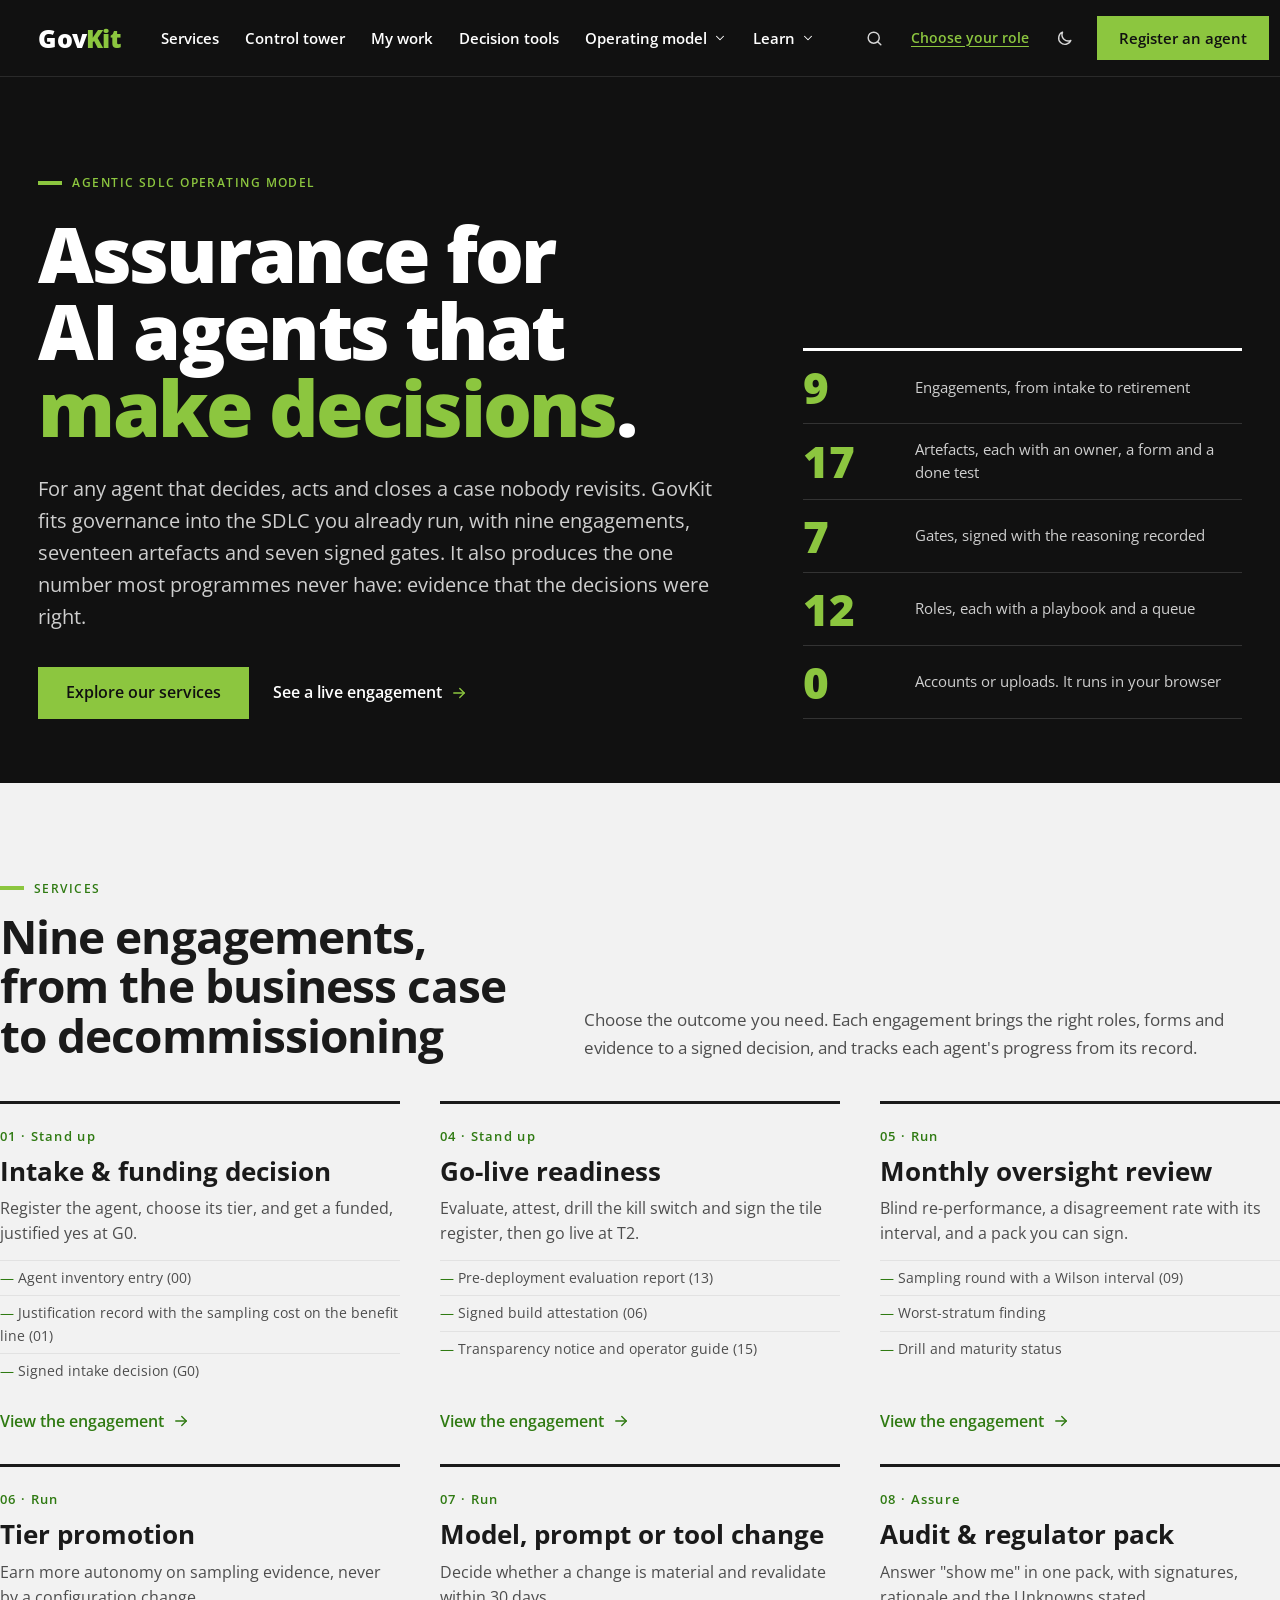
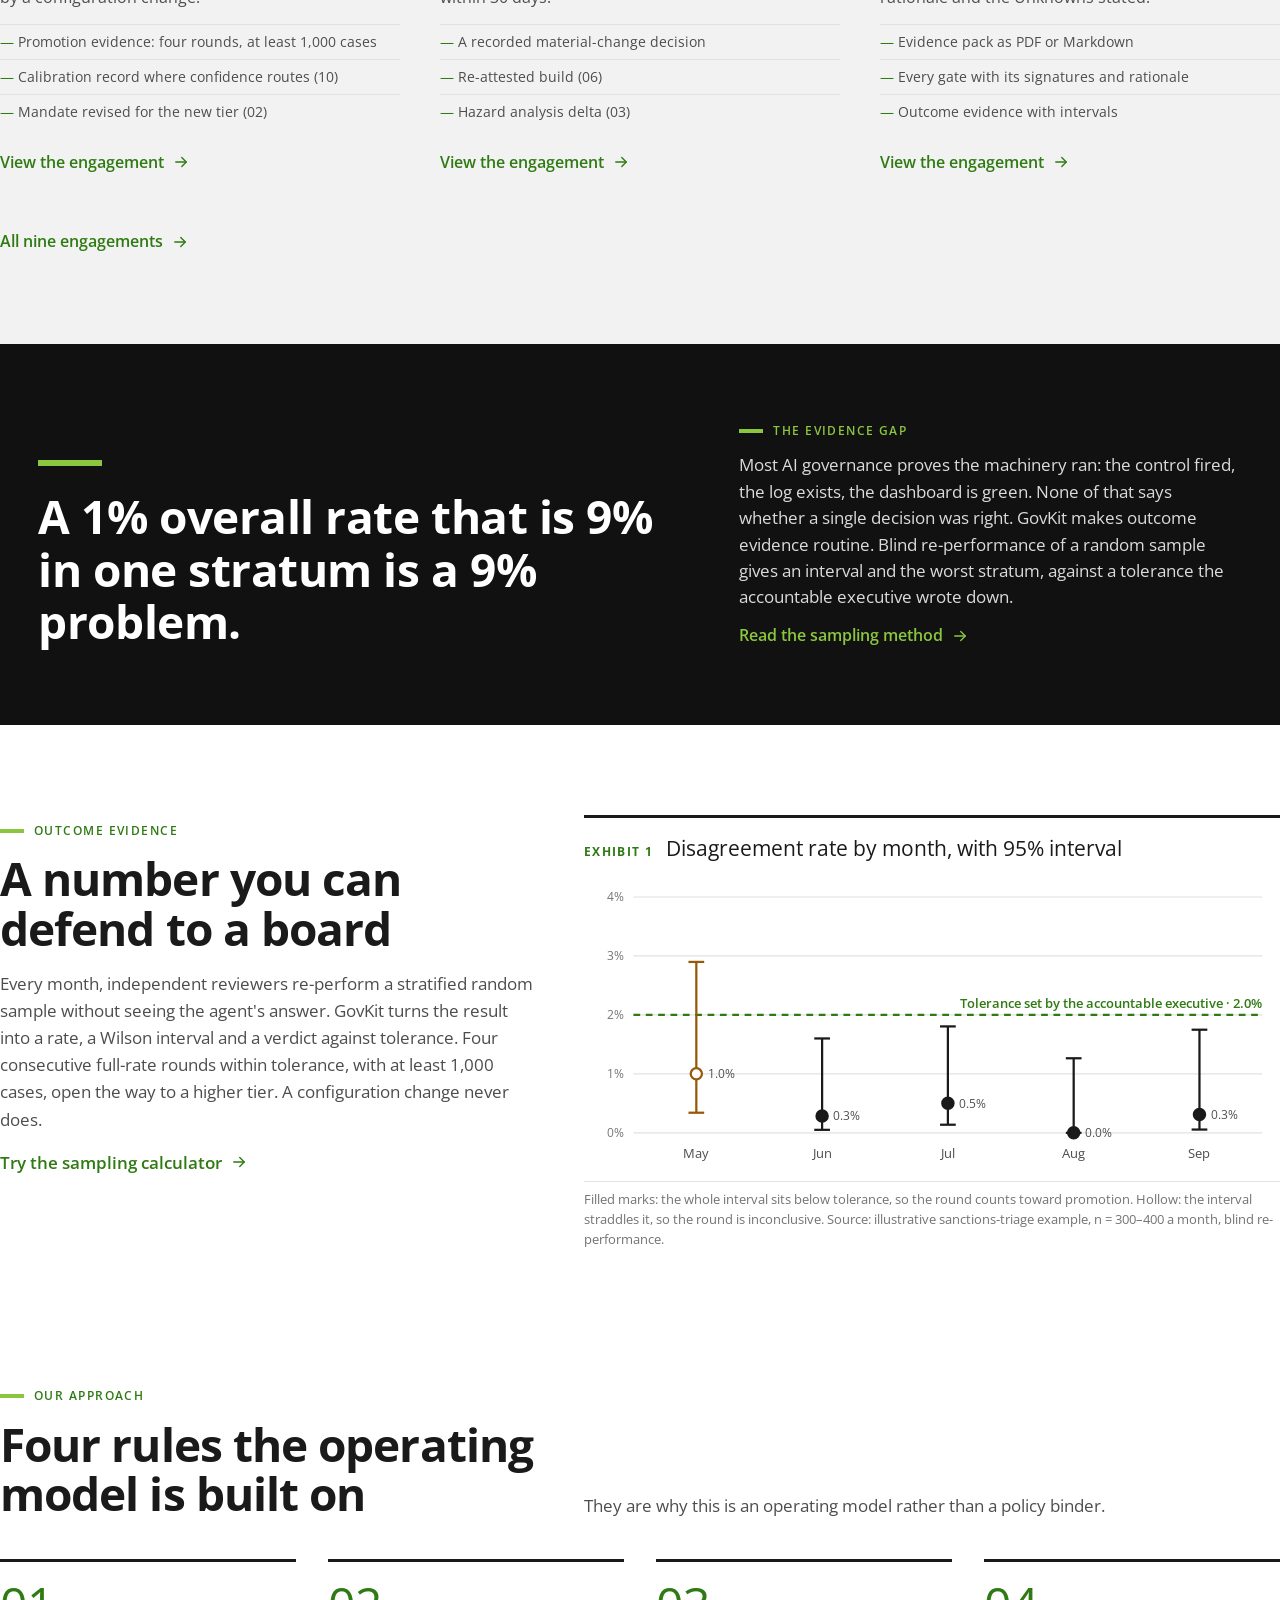
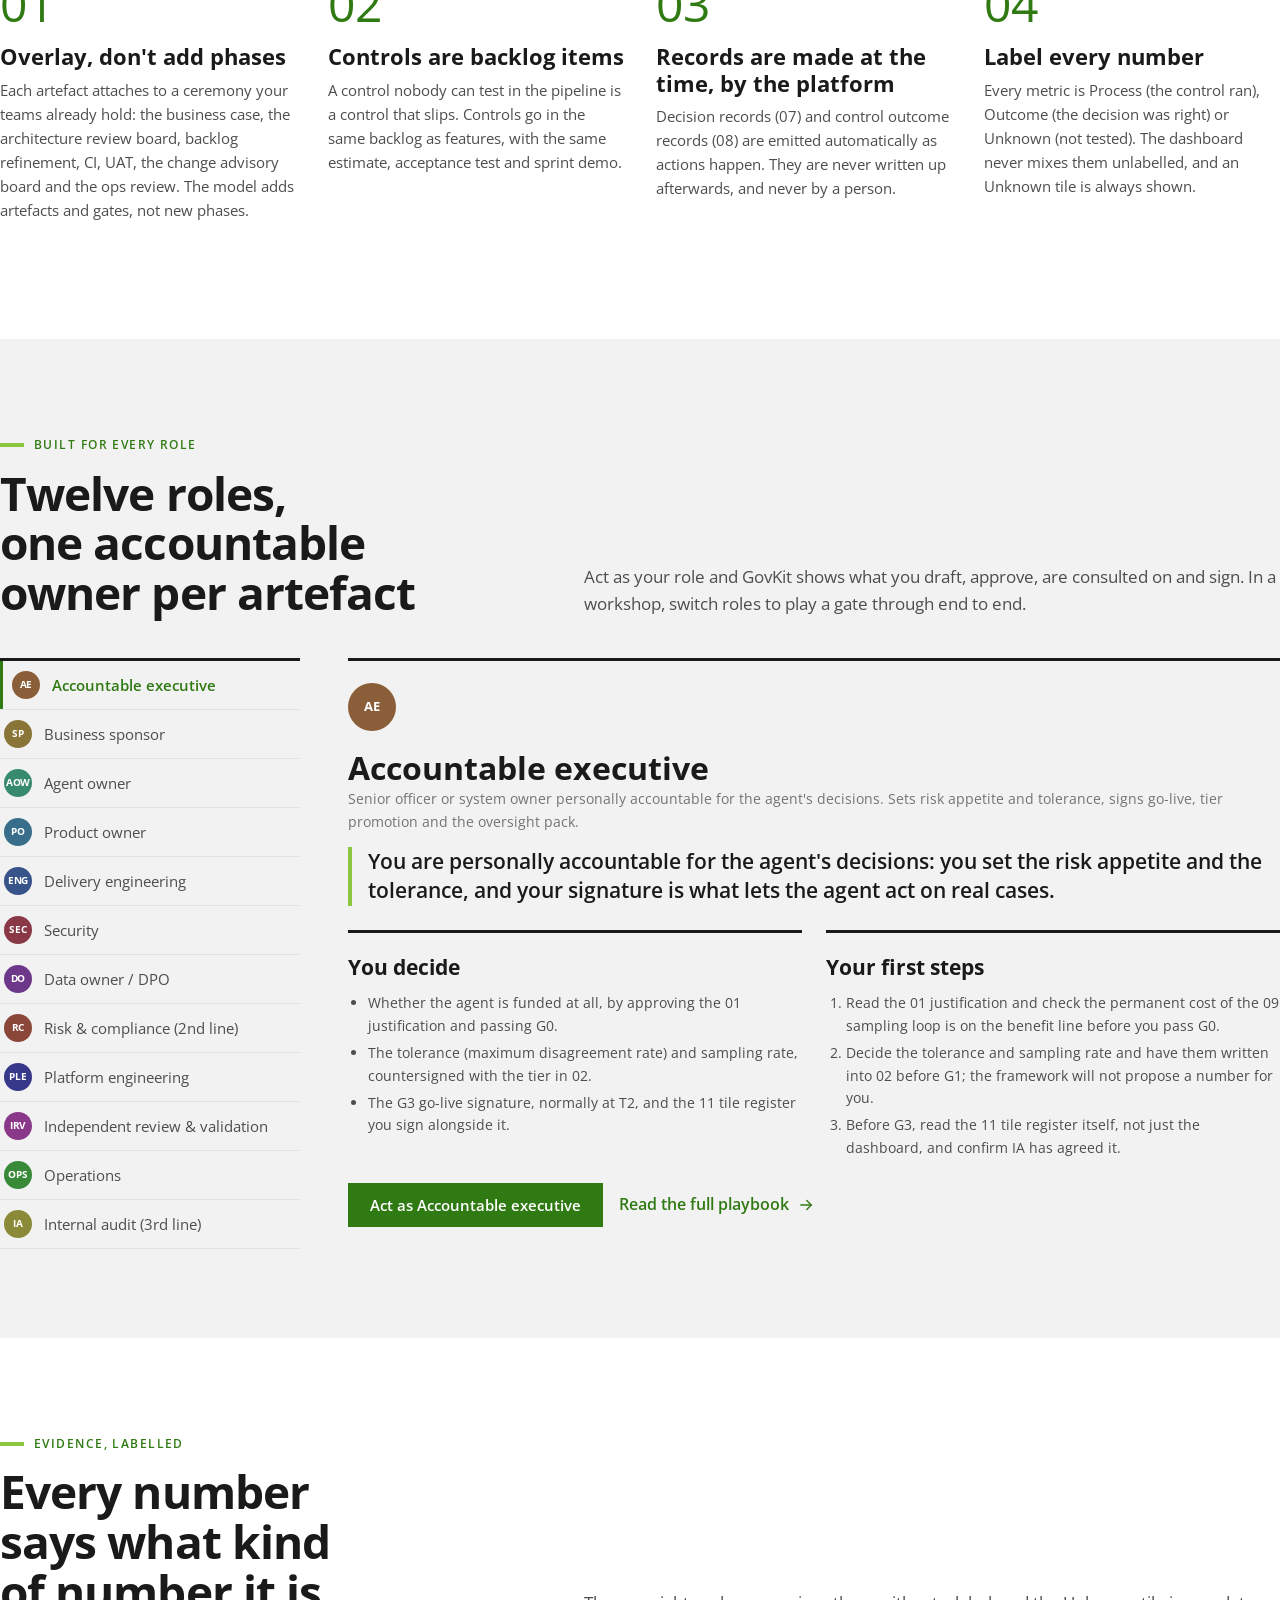
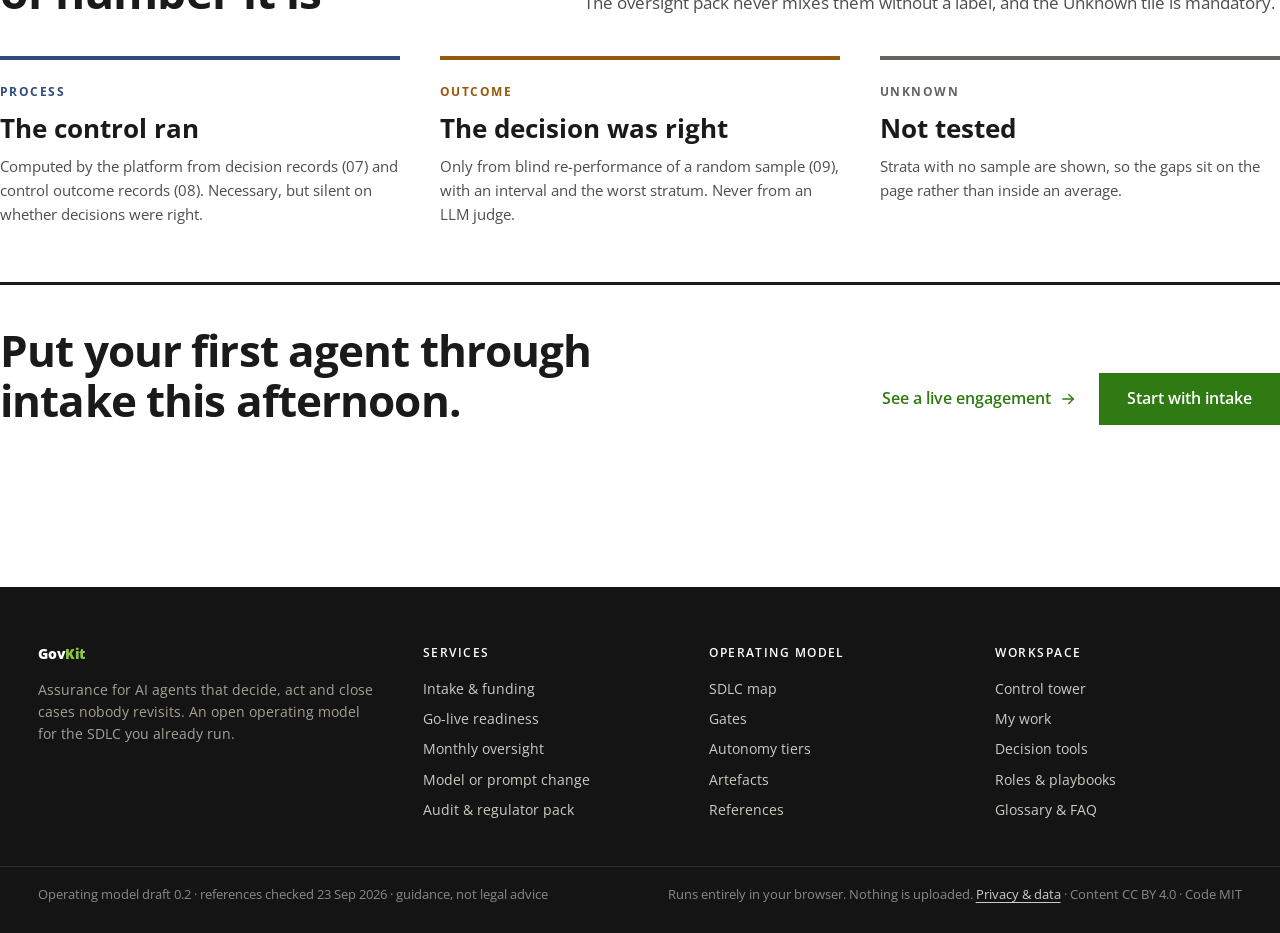
==== commit 3aee0d30: "Professional-services theme: black masthead, bold sans, one accent The editorial serif-on-beige them" ====
--- a/web/index.html
+++ b/web/index.html
@@ -5,10 +5,9 @@
 <meta name="viewport" content="width=device-width, initial-scale=1, viewport-fit=cover">
 <title>GovKit · Assurance for decisioning AI agents</title>
 <meta name="description" content="A free, role-based decision environment for governing decisioning AI agents across the SDLC you already run: 17 artefacts, 7 gates, 12 roles, autonomy tiers, and quantified outcome evidence.">
-<meta name="theme-color" content="#7A1631">
+<meta name="theme-color" content="#111111">
 <link rel="icon" href="assets/favicon.svg" type="image/svg+xml">
-<link rel="preload" href="assets/fonts/plex-sans.woff2" as="font" type="font/woff2" crossorigin>
-<link rel="preload" href="assets/fonts/serif.woff2" as="font" type="font/woff2" crossorigin>
+<link rel="preload" href="assets/fonts/opensans.woff2" as="font" type="font/woff2" crossorigin>
 <link rel="stylesheet" href="assets/css/app.css">
 <script>
   // Apply the saved theme before first paint so the page never flashes.
--- a/web/assets/css/app.css
+++ b/web/assets/css/app.css
@@ -1,30 +1,29 @@
-/* GovKit — editorial design system
-   Consultancy register: white paper, black ink, one brand colour (oxblood),
-   serif headlines, thin rules instead of boxes, square corners, numbered
-   sections. The Process / Outcome / Unknown colours are kept, muted, because
-   the operating model depends on labelling every number. */
-
-@font-face{font-family:"Source Serif 4";src:url(../fonts/serif.woff2) format("woff2");font-weight:400 700;font-style:normal;font-display:swap}
-@font-face{font-family:"Source Serif 4";src:url(../fonts/serif-italic.woff2) format("woff2");font-weight:400 600;font-style:italic;font-display:swap}
-@font-face{font-family:"IBM Plex Sans";src:url(../fonts/plex-sans.woff2) format("woff2");font-weight:100 700;font-display:swap}
+/* GovKit — professional-services design system
+   Big-4 register: black masthead and hero, white and cool-grey sections,
+   bold sans-serif type, one vivid accent, square corners and strong rules.
+   The Process / Outcome / Unknown colours are kept, muted, because the
+   operating model depends on labelling every number. */
+
+@font-face{font-family:"Open Sans";src:url(../fonts/opensans.woff2) format("woff2");font-weight:300 800;font-display:swap}
 @font-face{font-family:"IBM Plex Mono";src:url(../fonts/plex-mono.woff2) format("woff2");font-weight:400;font-display:swap}
 
 :root{
-  --bg:#FFFFFF; --paper:#F5F3EE; --surface:#FFFFFF; --surface-2:#FAF9F6; --sunk:#EFECE6;
-  --ink:#141414; --ink-2:#4A4A48; --ink-3:#77756F; --rule:#E3DFD7; --rule-2:#C9C4B9;
-  --brand:#7A1631; --brand-2:#9E2344; --brand-ink:#FFFFFF; --brand-bg:#F6E8EB; --brand-deep:#4E0D1F;
+  --bg:#FFFFFF; --paper:#F2F2F2; --surface:#FFFFFF; --surface-2:#F7F7F7; --sunk:#EBEBEB;
+  --ink:#1A1A1A; --ink-2:#4D4D4D; --ink-3:#737373; --rule:#E2E2E2; --rule-2:#C4C4C4;
+  --brand:#2F7A12; --brand-2:#3E9418; --brand-ink:#FFFFFF; --brand-bg:#EAF4E1; --brand-deep:#1F5709;
+  --hi:#8CC63F; --hi-ink:#101010; --dark:#111111; --dark-2:#1C1C1C; --dark-3:#2A2A2A; --on-dark:#FFFFFF; --on-dark-2:#B8B8B8;
   --process:#2F4B7C; --process-bg:#E8EDF5;
   --outcome:#95590A; --outcome-bg:#F8EEDC;
-  --unknown:#66645F; --unknown-bg:#EEECE8;
-  --ok:#1F6B3B; --ok-bg:#E4F1E8; --bad:#A8231B; --bad-bg:#F8E6E4; --warn:#855F00; --warn-bg:#F7F0D8;
-  --code-bg:#F4F2EE; --hl:#FBF3D5;
+  --unknown:#66645F; --unknown-bg:#EEEEEE;
+  --ok:#1F6B3B; --ok-bg:#E4F1E8; --bad:#B3261E; --bad-bg:#F9E6E4; --warn:#855F00; --warn-bg:#F7F0D8;
+  --code-bg:#F3F3F3; --hl:#FBF3D5;
   --accent:var(--brand); --accent-ink:var(--brand-ink); --accent-bg:var(--brand-bg);
   --shadow-1:none;
   --shadow-2:0 18px 40px -18px rgba(20,20,20,.25);
   --ring:0 0 0 3px color-mix(in srgb,var(--brand) 22%,transparent);
-  --serif:"Source Serif 4","Iowan Old Style",Georgia,"Times New Roman",serif;
+  --serif:"Open Sans",-apple-system,"Segoe UI",Roboto,Helvetica,Arial,sans-serif;
   --display:var(--serif);
-  --body:"IBM Plex Sans",-apple-system,"Segoe UI",Roboto,Helvetica,Arial,sans-serif;
+  --body:"Open Sans",-apple-system,"Segoe UI",Roboto,Helvetica,Arial,sans-serif;
   --mono:"IBM Plex Mono",ui-monospace,Menlo,Consolas,monospace;
   --r-sm:0; --r:0; --r-lg:0;
   --top:76px;
@@ -32,25 +31,27 @@
 }
 @media (prefers-color-scheme: dark){
   :root:not([data-theme="light"]){
-    --bg:#111111; --paper:#191816; --surface:#161616; --surface-2:#1B1A18; --sunk:#232220;
-    --ink:#EFECE6; --ink-2:#B9B5AC; --ink-3:#8C887F; --rule:#2C2B28; --rule-2:#3D3B37;
-    --brand:#E0879B; --brand-2:#EDA3B3; --brand-ink:#1B0A0F; --brand-bg:#33161E; --brand-deep:#2A0B14;
+    --bg:#0E0E0E; --paper:#161616; --surface:#141414; --surface-2:#1A1A1A; --sunk:#242424;
+    --ink:#F2F2F2; --ink-2:#BDBDBD; --ink-3:#8F8F8F; --rule:#2B2B2B; --rule-2:#3D3D3D;
+    --brand:#9BD150; --brand-2:#B2E070; --brand-ink:#0E0E0E; --brand-bg:#1D2A12; --brand-deep:#7DB13A;
+    --hi:#9BD150; --hi-ink:#0E0E0E; --dark:#050505; --dark-2:#141414; --dark-3:#222222;
     --process:#98B2DE; --process-bg:#1B2433; --outcome:#E3AE5E; --outcome-bg:#2E2412;
-    --unknown:#AAA69E; --unknown-bg:#252422;
+    --unknown:#AAAAAA; --unknown-bg:#242424;
     --ok:#7ACB95; --ok-bg:#15271B; --bad:#EE8A82; --bad-bg:#331716; --warn:#E2C263; --warn-bg:#2B2510;
-    --code-bg:#1C1B19; --hl:#3A3212;
+    --code-bg:#1B1B1B; --hl:#3A3212;
     --shadow-2:0 18px 40px -18px rgba(0,0,0,.8);
     color-scheme:dark;
   }
 }
 :root[data-theme="dark"]{
-  --bg:#111111; --paper:#191816; --surface:#161616; --surface-2:#1B1A18; --sunk:#232220;
-  --ink:#EFECE6; --ink-2:#B9B5AC; --ink-3:#8C887F; --rule:#2C2B28; --rule-2:#3D3B37;
-  --brand:#E0879B; --brand-2:#EDA3B3; --brand-ink:#1B0A0F; --brand-bg:#33161E; --brand-deep:#2A0B14;
+  --bg:#0E0E0E; --paper:#161616; --surface:#141414; --surface-2:#1A1A1A; --sunk:#242424;
+  --ink:#F2F2F2; --ink-2:#BDBDBD; --ink-3:#8F8F8F; --rule:#2B2B2B; --rule-2:#3D3D3D;
+  --brand:#9BD150; --brand-2:#B2E070; --brand-ink:#0E0E0E; --brand-bg:#1D2A12; --brand-deep:#7DB13A;
+  --hi:#9BD150; --hi-ink:#0E0E0E; --dark:#050505; --dark-2:#141414; --dark-3:#222222;
   --process:#98B2DE; --process-bg:#1B2433; --outcome:#E3AE5E; --outcome-bg:#2E2412;
-  --unknown:#AAA69E; --unknown-bg:#252422;
+  --unknown:#AAAAAA; --unknown-bg:#242424;
   --ok:#7ACB95; --ok-bg:#15271B; --bad:#EE8A82; --bad-bg:#331716; --warn:#E2C263; --warn-bg:#2B2510;
-  --code-bg:#1C1B19; --hl:#3A3212;
+  --code-bg:#1B1B1B; --hl:#3A3212;
   --shadow-2:0 18px 40px -18px rgba(0,0,0,.8);
   color-scheme:dark;
 }
@@ -62,7 +63,7 @@
 html{-webkit-text-size-adjust:100%;scroll-padding-top:calc(var(--top) + 16px)}
 body{margin:0;background:var(--bg);color:var(--ink);font-family:var(--body);font-size:16px;line-height:1.6;-webkit-font-smoothing:antialiased;overflow-x:hidden}
 body.nav-open{overflow:hidden}
-h1,h2{font-family:var(--serif);font-weight:500;margin:0;text-wrap:balance;letter-spacing:-.01em}
+h1,h2{font-family:var(--serif);font-weight:700;margin:0;text-wrap:balance;letter-spacing:-.02em}
 h3,h4{font-family:var(--body);margin:0;text-wrap:balance}
 h1{font-size:clamp(34px,4.4vw,54px);line-height:1.06}
 h2{font-size:clamp(24px,2.6vw,32px);line-height:1.15}
@@ -86,38 +87,38 @@
 @media (prefers-reduced-motion: reduce){*{transition:none!important;animation:none!important;scroll-behavior:auto!important}}
 
 /* ---------- masthead ---------- */
-.mast{position:sticky;top:0;z-index:40;background:var(--bg);border-bottom:1px solid var(--rule)}
+.mast{position:sticky;top:0;z-index:40;background:var(--dark);border-bottom:1px solid var(--dark-3);color:#fff}
 .mast-in{max-width:1280px;margin:0 auto;height:var(--top);padding:0 clamp(16px,3vw,40px);display:flex;align-items:center;gap:28px}
-.wordmark{font-family:var(--serif);font-size:27px;font-weight:600;letter-spacing:-.02em;color:var(--ink);text-decoration:none!important;line-height:1;flex:none}
-.wordmark span{color:var(--brand);font-style:italic;font-weight:500}
+.wordmark{font-family:var(--serif);font-size:25px;font-weight:800;letter-spacing:-.03em;color:#fff;text-decoration:none!important;line-height:1;flex:none}
+.wordmark span{color:var(--hi);font-weight:800}
 .primary{display:flex;align-items:stretch;height:100%;gap:2px}
-.primary a,.dd-btn{display:inline-flex;align-items:center;gap:6px;padding:0 12px;height:100%;font:inherit;font-size:15px;font-weight:500;color:var(--ink);text-decoration:none!important;border:0;background:none;cursor:pointer;border-bottom:3px solid transparent;border-top:3px solid transparent;white-space:nowrap}
-.primary a:hover,.dd-btn:hover{color:var(--brand)}
-.primary a[aria-current="page"],.dd-btn.on{border-bottom-color:var(--brand)}
-.dd-btn[aria-expanded="true"]{color:var(--brand);border-bottom-color:var(--brand)}
+.primary a,.dd-btn{display:inline-flex;align-items:center;gap:6px;padding:0 12px;height:100%;font:inherit;font-size:15px;font-weight:600;color:#fff;text-decoration:none!important;border:0;background:none;cursor:pointer;border-bottom:4px solid transparent;border-top:3px solid transparent;white-space:nowrap}
+.primary a:hover,.dd-btn:hover{color:var(--hi)}
+.primary a[aria-current="page"],.dd-btn.on{border-bottom-color:var(--hi)}
+.dd-btn[aria-expanded="true"]{color:var(--hi);border-bottom-color:var(--hi)}
 .dd-btn svg{width:14px;height:14px;transition:transform .15s}
 .dd-btn[aria-expanded="true"] svg{transform:rotate(180deg)}
-.primary sup{font-size:10.5px;font-weight:700;background:var(--brand);color:var(--brand-ink);padding:0 5px;margin-left:4px;line-height:16px;top:-6px;position:relative}
+.primary sup{font-size:10.5px;font-weight:700;background:var(--hi);color:var(--hi-ink);padding:0 5px;margin-left:4px;line-height:16px;top:-6px;position:relative}
 .mast-right{margin-left:auto;display:flex;align-items:center;gap:6px}
-.role-link{display:inline-flex;align-items:center;gap:8px;height:40px;padding:0 10px;border:0;background:none;font:inherit;font-size:14px;color:var(--ink-2);cursor:pointer;max-width:240px}
+.role-link{display:inline-flex;align-items:center;gap:8px;height:40px;padding:0 10px;border:0;background:none;font:inherit;font-size:14px;color:#D6D6D6;cursor:pointer;max-width:240px}
 .role-link span{overflow:hidden;text-overflow:ellipsis;white-space:nowrap}
-.role-link:hover{color:var(--ink)}
-.role-link.none{color:var(--brand);font-weight:600;text-decoration:underline;text-underline-offset:3px}
+.role-link:hover{color:#fff}
+.role-link.none{color:var(--hi);font-weight:600;text-decoration:underline;text-underline-offset:3px}
 .mast-cta{margin-left:6px}
 .icon-btn.burger{display:none}
 @media (max-width: 1180px){.role-link span{display:none}.role-link.none span{display:inline}}
 @media (max-width: 1060px){.primary,.btn.mast-cta{display:none}.icon-btn.burger{display:inline-grid}}
 @media (max-width: 420px){.mast-in{gap:12px}.role-link.none span{font-size:13px}}
-.menu-panel{position:absolute;left:0;right:0;top:100%;background:var(--bg);border-bottom:1px solid var(--rule);box-shadow:var(--shadow-2);animation:drop .16s ease}
+.menu-panel{position:absolute;left:0;right:0;top:100%;background:var(--dark-2);color:#fff;border-bottom:4px solid var(--hi);box-shadow:var(--shadow-2);animation:drop .16s ease}
 @keyframes drop{from{opacity:0;transform:translateY(-6px)}to{opacity:1;transform:none}}
 .menu-in{max-width:1280px;margin:0 auto;padding:32px clamp(16px,3vw,40px) 36px;display:grid;grid-template-columns:280px minmax(0,1fr);gap:48px}
-.menu-intro h3{font-family:var(--serif);font-size:26px;font-weight:500}
-.menu-intro p{color:var(--ink-2);margin-top:10px;font-size:15px}
+.menu-intro h3{font-family:var(--serif);font-size:26px;font-weight:700}
+.menu-intro p{color:#B8B8B8;margin-top:10px;font-size:15px}
 .menu-links{display:grid;grid-template-columns:repeat(3,minmax(0,1fr));gap:0 32px}
-.menu-links a{display:block;padding:14px 0;border-top:1px solid var(--rule);color:var(--ink);text-decoration:none!important}
+.menu-links a{display:block;padding:14px 0;border-top:1px solid #333;color:#fff;text-decoration:none!important}
 .menu-links a b{display:block;font-weight:600;font-size:15px}
-.menu-links a span{display:block;font-size:13.5px;color:var(--ink-3);margin-top:2px}
-.menu-links a:hover b,.menu-links a[aria-current="page"] b{color:var(--brand)}
+.menu-links a span{display:block;font-size:13.5px;color:#9A9A9A;margin-top:2px}
+.menu-links a:hover b,.menu-links a[aria-current="page"] b{color:var(--hi)}
 .subbar{border-bottom:1px solid var(--rule);background:var(--surface-2)}
 .crumbs{max-width:1280px;margin:0 auto;padding:10px clamp(16px,3vw,40px);display:flex;align-items:center;gap:8px;font-size:13px;color:var(--ink-3);white-space:nowrap;overflow:hidden}
 .crumbs a{color:var(--ink-3);text-decoration:none}
@@ -142,7 +143,7 @@
 .foot-in{max-width:1280px;margin:0 auto;padding:56px clamp(16px,3vw,40px) 40px;display:grid;grid-template-columns:1.4fr repeat(3,1fr);gap:40px}
 @media (max-width: 860px){.foot-in{grid-template-columns:1fr 1fr}.foot-brand{grid-column:1/-1}}
 .foot .wordmark{color:#fff}
-.foot .wordmark span{color:#E0879B}
+.foot .wordmark span{color:var(--hi)}
 .foot-brand p{margin-top:14px;font-size:14px;color:#A6A197;max-width:340px}
 .foot h4{font-size:12px;letter-spacing:.12em;text-transform:uppercase;color:#fff;margin-bottom:12px}
 .foot-in a{display:block;color:#CFCBC2;text-decoration:none;font-size:14px;padding:4px 0}
@@ -157,7 +158,7 @@
 .av{width:28px;height:28px;border-radius:50%;display:inline-grid;place-items:center;font-size:9.5px;font-weight:700;background:var(--ink);color:var(--bg);letter-spacing:-.02em;flex:none;font-family:var(--body)}
 .av.lg{width:48px;height:48px;font-size:13px}
 .popover{position:fixed;right:clamp(16px,3vw,40px);top:calc(var(--top) - 2px);width:min(420px,calc(100vw - 32px));max-height:min(660px,80vh);overflow:auto;background:var(--bg);border:1px solid var(--rule-2);box-shadow:var(--shadow-2);padding:16px;z-index:95;animation:drop .16s ease}
-.popover h4{font-family:var(--serif);font-size:22px;font-weight:500;padding:0 6px}
+.popover h4{font-family:var(--serif);font-size:22px;font-weight:700;padding:0 6px}
 .popover .hint{font-size:13.5px;color:var(--ink-3);padding:6px 6px 12px;border-bottom:1px solid var(--rule);margin-bottom:6px}
 .role-opt{display:flex;gap:12px;align-items:flex-start;width:100%;text-align:left;padding:9px 6px;border:0;border-bottom:1px solid var(--rule);background:none;color:var(--ink);cursor:pointer;font:inherit}
 .role-opt:hover,.role-opt:focus-visible{background:var(--surface-2)}
@@ -178,7 +179,7 @@
 .small{font-size:14px}.xs{font-size:12.5px}
 .eyebrow{font-size:12px;font-weight:600;letter-spacing:.12em;text-transform:uppercase;color:var(--ink-3)}
 .eyebrow.accent{display:inline-flex;align-items:center;gap:10px;color:var(--brand);align-self:flex-start}
-.eyebrow.accent::before{content:"";width:28px;height:2px;background:currentColor}
+.eyebrow.accent::before{content:"";width:24px;height:4px;background:var(--hi)}
 .eyebrow.accent svg{display:none}
 .lede{font-size:19px;color:var(--ink-2);line-height:1.6;max-width:780px}
 .prose{max-width:760px}
@@ -210,6 +211,7 @@
 .btn:hover{background:var(--ink);color:var(--bg)}
 .btn svg{width:17px;height:17px}
 .btn.primary,.btn.accent{background:var(--brand);border-color:var(--brand);color:var(--brand-ink)}
+.btn{border-width:2px}
 .btn.primary:hover,.btn.accent:hover{background:var(--brand-deep);border-color:var(--brand-deep);color:#fff}
 .btn.dark{background:var(--ink);border-color:var(--ink);color:var(--bg)}
 .btn.ok{background:var(--ok);border-color:var(--ok);color:#fff}
@@ -279,7 +281,7 @@
 
 .empty{text-align:center;padding:52px 24px;border:1px solid var(--rule);background:var(--surface-2);color:var(--ink-2)}
 .empty>svg{width:34px;height:34px;color:var(--brand)}
-.empty h3{margin:14px 0 6px;font-family:var(--serif);font-size:24px;font-weight:500}
+.empty h3{margin:14px 0 6px;font-family:var(--serif);font-size:24px;font-weight:700}
 .empty p{max-width:480px;margin:0 auto}
 
 /* ---------- tables ---------- */
@@ -359,7 +361,7 @@
 .trow .computed:empty{display:none}
 .fsec{padding:28px 30px}
 .fsec+.fsec{border-top:1px solid var(--rule)}
-.fsec>h3{margin-bottom:20px;display:flex;align-items:baseline;gap:14px;font-family:var(--serif);font-size:24px;font-weight:500}
+.fsec>h3{margin-bottom:20px;display:flex;align-items:baseline;gap:14px;font-family:var(--serif);font-size:24px;font-weight:700}
 .fsec>h3 .n{font-family:var(--body);font-size:13px;font-weight:600;color:var(--brand);letter-spacing:.08em}
 .form-layout{display:grid;grid-template-columns:minmax(0,1fr) 340px;gap:40px;align-items:start}
 .form-aside{position:sticky;top:calc(var(--top) + 20px);display:flex;flex-direction:column;gap:16px}
@@ -380,7 +382,7 @@
 .journey{display:grid;grid-template-columns:repeat(6,minmax(0,1fr));border-top:2px solid var(--ink)}
 .jstep{position:relative;padding:14px 12px 4px 0}
 .jstep .dotline{display:flex;align-items:center}
-.jstep .d{font-family:var(--serif);font-size:22px;font-weight:500;color:var(--ink-3)}
+.jstep .d{font-family:var(--serif);font-size:22px;font-weight:700;color:var(--ink-3)}
 .jstep .ln{display:none}
 .jstep.done .d{color:var(--ok)}
 .jstep.cur{border-top:4px solid var(--brand);margin-top:-3px}
@@ -395,7 +397,7 @@
 .pcol:last-child{border-right:0}
 .phd{padding:14px 12px;border-bottom:1px solid var(--rule);min-height:98px;display:flex;flex-direction:column;gap:3px}
 .phd .n{font-size:11.5px;color:var(--brand);font-weight:600;letter-spacing:.08em}
-.phd .t{font-family:var(--serif);font-weight:500;font-size:20px}
+.phd .t{font-family:var(--serif);font-weight:700;font-size:20px}
 .phd .c{font-size:12.5px;color:var(--ink-3);line-height:1.35;font-style:italic}
 .pitems{padding:10px;display:flex;flex-direction:column;gap:8px;flex:1}
 .pit{display:block;text-decoration:none!important;color:var(--ink);border-left:3px solid var(--process);background:var(--process-bg);padding:8px 9px;font-size:13px;line-height:1.35;transition:opacity .15s,background .15s}
@@ -448,10 +450,10 @@
 .stepc{position:relative;padding:22px 0 22px 72px;border:0;border-bottom:1px solid var(--rule);background:transparent}
 .stepc::before{counter-increment:st;content:"0" counter(st);position:absolute;left:0;top:18px;font-family:var(--serif);font-size:34px;color:var(--brand);line-height:1}
 .principle{border:0;border-top:2px solid var(--ink);padding:18px 0 0;background:transparent}
-.principle b{font-family:var(--serif);font-size:21px;font-weight:500;display:block;margin-bottom:8px}
+.principle b{font-family:var(--serif);font-size:21px;font-weight:700;display:block;margin-bottom:8px}
 .principle p{font-size:15px;color:var(--ink-2)}
 .tier-card .tn{font-weight:600;font-size:12px;letter-spacing:.1em;text-transform:uppercase;color:var(--brand)}
-.tier-card h3{margin:8px 0;font-family:var(--serif);font-size:21px;font-weight:500}
+.tier-card h3{margin:8px 0;font-family:var(--serif);font-size:21px;font-weight:700}
 .tier-card p{font-size:14.5px;color:var(--ink-2)}
 .role-card{display:flex;gap:14px;align-items:flex-start}
 .role-card h3{font-size:16px}
@@ -478,7 +480,7 @@
 .flow-node.p{background:var(--process-bg);border-color:transparent;border-left:3px solid var(--process)}
 .flow-arrow{display:grid;place-items:center;color:var(--ink-3);font-size:16px;flex:0 0 auto}
 @media (max-width: 720px){.flow-arrow{transform:rotate(90deg);width:100%}}
-.big-num{font-family:var(--serif);font-size:46px;font-weight:500;line-height:1;letter-spacing:-.02em;font-variant-numeric:tabular-nums}
+.big-num{font-family:var(--serif);font-size:46px;font-weight:700;line-height:1;letter-spacing:-.02em;font-variant-numeric:tabular-nums}
 .verdict{display:inline-flex;align-items:center;gap:8px;padding:6px 12px;font-weight:600;font-size:14px;border-left:3px solid currentColor}
 .verdict.ok{background:var(--ok-bg);color:var(--ok)}
 .verdict.bad{background:var(--bad-bg);color:var(--bad)}
@@ -504,7 +506,7 @@
 dialog.modal{border:0;border-top:4px solid var(--brand);padding:0;width:min(580px,calc(100vw - 32px));background:var(--bg);color:var(--ink);box-shadow:var(--shadow-2)}
 dialog.modal::backdrop{background:rgba(20,20,20,.5)}
 .modal-body{padding:28px 30px}
-.modal-body>h3{font-family:var(--serif);font-size:26px;font-weight:500}
+.modal-body>h3{font-family:var(--serif);font-size:26px;font-weight:700}
 .modal-foot{display:flex;justify-content:flex-end;gap:10px;padding:16px 30px;border-top:1px solid var(--rule);background:var(--surface-2)}
 
 /* ================= editorial surfaces ================= */
@@ -513,25 +515,25 @@
 .hero-ed{max-width:1280px;margin:0 auto;padding:clamp(48px,7vw,96px) clamp(16px,3vw,40px) clamp(40px,5vw,72px);display:grid;grid-template-columns:minmax(0,1.6fr) minmax(0,1fr);gap:clamp(32px,5vw,80px);align-items:end}
 @media (max-width: 960px){.hero-ed{grid-template-columns:minmax(0,1fr)}}
 .hero-ed h1{font-size:clamp(42px,6vw,84px);line-height:1;letter-spacing:-.025em;font-weight:500}
-.hero-ed h1 em{font-style:italic;color:var(--brand)}
+.hero-ed h1 em{font-style:normal;color:var(--hi)}
 .hero-ed .lede{margin-top:26px;font-size:20px}
 .hero-ed .ctas{display:flex;gap:18px;flex-wrap:wrap;align-items:center;margin-top:34px}
 .facts{border-top:2px solid var(--ink)}
 .facts div{display:grid;grid-template-columns:96px minmax(0,1fr);gap:16px;align-items:center;padding:14px 0;border-bottom:1px solid var(--rule)}
-.facts b{font-family:var(--serif);font-size:44px;font-weight:500;line-height:1;color:var(--brand)}
+.facts b{font-family:var(--serif);font-size:44px;font-weight:800;line-height:1;color:var(--hi)}
 .facts span{font-size:14.5px;color:var(--ink-2)}
 .wrap{max-width:1280px;margin:0 auto;padding:0 clamp(16px,3vw,40px)}
-.band-brand{background:var(--brand);color:#fff}
-:root[data-theme="dark"] .band-brand{background:var(--brand-deep)}
-@media (prefers-color-scheme: dark){:root:not([data-theme="light"]) .band-brand{background:var(--brand-deep)}}
+.band-brand{background:var(--dark);color:#fff}
+:root[data-theme="dark"] .band-brand{background:#050505}
+@media (prefers-color-scheme: dark){:root:not([data-theme="light"]) .band-brand{background:#050505}}
 .band-brand .wrap{padding-top:clamp(48px,6vw,80px);padding-bottom:clamp(48px,6vw,80px);display:grid;grid-template-columns:minmax(0,1.3fr) minmax(0,1fr);gap:48px;align-items:end}
 @media (max-width: 900px){.band-brand .wrap{grid-template-columns:minmax(0,1fr)}}
-.band-brand blockquote{margin:0;font-family:var(--serif);font-size:clamp(28px,3.6vw,46px);line-height:1.15;letter-spacing:-.01em}
-.band-brand blockquote::before{content:"\201C";display:block;font-size:80px;line-height:.6;opacity:.5}
+.band-brand blockquote{margin:0;font-weight:700;font-family:var(--serif);font-size:clamp(28px,3.6vw,46px);line-height:1.15;letter-spacing:-.01em}
+.band-brand blockquote::before{content:"";display:block;width:64px;height:6px;background:var(--hi);margin-bottom:24px}
 .band-brand p{color:rgba(255,255,255,.85);font-size:16.5px}
 .band-brand .eyebrow{color:rgba(255,255,255,.8)}
-.band-brand .eyebrow.accent::before{background:rgba(255,255,255,.8)}
-.band-brand a{color:#fff}
+.band-brand .eyebrow.accent{color:var(--hi)}
+.band-brand a{color:var(--hi)}
 .band-paper{background:var(--paper)}
 .sec{padding:clamp(56px,7vw,96px) 0}
 .sec-head{display:grid;grid-template-columns:minmax(0,1fr) minmax(0,1.3fr);gap:48px;align-items:end;margin-bottom:40px}
@@ -542,7 +544,7 @@
 @media (max-width: 960px){.offer-grid{grid-template-columns:minmax(0,1fr)}}
 .offer{display:flex;flex-direction:column;gap:10px;padding:22px 0 30px;border-top:2px solid var(--ink);text-decoration:none!important;color:inherit}
 .offer .num{font-size:13px;font-weight:600;letter-spacing:.1em;color:var(--brand)}
-.offer h3{font-family:var(--serif);font-size:26px;font-weight:500;line-height:1.15}
+.offer h3{font-family:var(--serif);font-size:26px;font-weight:700;line-height:1.15}
 .offer p{color:var(--ink-2);font-size:15.5px}
 .offer ul{list-style:none;padding:0;margin:4px 0 0;font-size:14px;color:var(--ink-2)}
 .offer li{padding:6px 0;border-top:1px solid var(--rule);margin:0}
@@ -562,7 +564,7 @@
 @media (max-width: 560px){.approach{grid-template-columns:minmax(0,1fr)}}
 .approach div{border-top:2px solid var(--ink);padding:18px 0 28px}
 .approach .n{font-family:var(--serif);font-size:48px;line-height:1;color:var(--brand)}
-.approach b{display:block;font-family:var(--serif);font-size:22px;font-weight:500;margin-top:14px;line-height:1.2}
+.approach b{display:block;font-family:var(--serif);font-size:22px;font-weight:700;margin-top:14px;line-height:1.2}
 .approach p{font-size:15px;color:var(--ink-2);margin-top:8px}
 .role-strip{display:grid;grid-template-columns:300px minmax(0,1fr);gap:48px}
 @media (max-width: 900px){.role-strip{grid-template-columns:minmax(0,1fr);gap:20px}}
@@ -572,17 +574,17 @@
 .role-tabs button:hover{color:var(--ink)}
 .role-tabs button[aria-selected="true"]{color:var(--brand);font-weight:600;box-shadow:inset 3px 0 0 var(--brand);padding-left:12px}
 .role-panel{border-top:2px solid var(--ink);padding-top:22px}
-.role-panel h3{font-family:var(--serif);font-size:32px;font-weight:500}
-.role-panel .quote{font-family:var(--serif);font-size:22px;line-height:1.35;margin-top:14px;font-style:italic;color:var(--ink)}
+.role-panel h3{font-family:var(--serif);font-size:32px;font-weight:700}
+.role-panel .quote{font-family:var(--serif);font-size:21px;line-height:1.4;margin-top:14px;font-weight:600;color:var(--ink);border-left:4px solid var(--hi);padding-left:16px}
 .kinds{display:grid;grid-template-columns:repeat(3,minmax(0,1fr));gap:0 40px}
 @media (max-width: 860px){.kinds{grid-template-columns:minmax(0,1fr)}}
 .kinds div{border-top:4px solid var(--k);padding:18px 0 8px}
 .kinds b{font-size:12px;letter-spacing:.12em;text-transform:uppercase;color:var(--k)}
-.kinds h3{font-family:var(--serif);font-size:26px;font-weight:500;margin-top:8px}
+.kinds h3{font-family:var(--serif);font-size:26px;font-weight:700;margin-top:8px}
 .kinds p{margin-top:8px;color:var(--ink-2);font-size:15px}
 .desk{display:grid;grid-template-columns:repeat(2,minmax(0,1fr));gap:40px}
 @media (max-width: 900px){.desk{grid-template-columns:minmax(0,1fr)}}
-.desk h3{font-family:var(--serif);font-size:24px;font-weight:500;margin-bottom:10px;display:flex;justify-content:space-between;align-items:baseline}
+.desk h3{font-family:var(--serif);font-size:24px;font-weight:700;margin-bottom:10px;display:flex;justify-content:space-between;align-items:baseline}
 .cta-band{border-top:2px solid var(--ink);padding:40px 0 0;display:flex;gap:24px;align-items:flex-end;justify-content:space-between;flex-wrap:wrap}
 .cta-band h2{font-size:clamp(28px,3.4vw,44px);max-width:760px}
 
@@ -591,7 +593,7 @@
 .svc-row{display:grid;grid-template-columns:64px minmax(0,1.3fr) minmax(0,1fr) 200px 40px;gap:24px;align-items:start;padding:26px 0;border-bottom:1px solid var(--rule);text-decoration:none!important;color:inherit}
 @media (max-width: 1000px){.svc-row{grid-template-columns:48px minmax(0,1fr) 32px}.svc-row .svc-dl,.svc-row .svc-meta{grid-column:2}}
 .svc-row .num{font-family:var(--serif);font-size:30px;color:var(--brand);line-height:1}
-.svc-row h3{font-family:var(--serif);font-size:26px;font-weight:500;line-height:1.15}
+.svc-row h3{font-family:var(--serif);font-size:26px;font-weight:700;line-height:1.15}
 .svc-row p{color:var(--ink-2);margin-top:8px;font-size:15.5px}
 .svc-dl{font-size:14px;color:var(--ink-2)}
 .svc-dl b,.svc-meta b{display:block;font-size:11.5px;letter-spacing:.1em;text-transform:uppercase;color:var(--ink-3);margin-bottom:6px}
@@ -618,7 +620,7 @@
 .svc-step p{font-size:15px;color:var(--ink-2);margin-top:4px}
 .svc-steps{border-top:2px solid var(--ink)}
 .glance{border-top:4px solid var(--brand);background:var(--surface-2);padding:22px 24px}
-.glance h3{font-family:var(--serif);font-size:24px;font-weight:500;margin-bottom:12px}
+.glance h3{font-family:var(--serif);font-size:24px;font-weight:700;margin-bottom:12px}
 
 /* Control tower */
 .kpis{display:grid;grid-template-columns:repeat(4,minmax(0,1fr));border-top:2px solid var(--ink)}
@@ -628,7 +630,7 @@
 @media (max-width: 900px){.kpi:nth-child(3){padding-left:0;border-left:0}}
 .kpi .l{font-size:12px;letter-spacing:.1em;text-transform:uppercase;color:var(--ink-3);font-weight:600;display:flex;align-items:center;gap:8px}
 .kpi .l svg{display:none}
-.kpi .v{font-family:var(--serif);font-size:48px;font-weight:500;margin-top:6px;line-height:1;color:var(--ink)}
+.kpi .v{font-family:var(--serif);font-size:48px;font-weight:700;margin-top:6px;line-height:1;color:var(--ink)}
 .kpi .s{font-size:13.5px;color:var(--ink-3);margin-top:8px}
 .gm{width:100%;border-collapse:collapse;min-width:780px}
 .gm th{font-size:11.5px;font-weight:600;letter-spacing:.08em;text-transform:uppercase;color:var(--ink-3);padding:10px 6px;text-align:center;border-bottom:2px solid var(--ink)}
@@ -711,3 +713,32 @@
   a{color:#000;text-decoration:none}
   pre{white-space:pre-wrap}
 }
+
+/* Read-only forms say so, and offer the way out, where the eye lands. */
+.lockbar{position:sticky;top:var(--top);z-index:6;display:flex;gap:12px 16px;align-items:center;flex-wrap:wrap;padding:14px 22px;background:var(--warn-bg);border-bottom:1px solid var(--rule);border-left:4px solid var(--warn);font-size:15px}
+.lockbar>svg{color:var(--warn);width:20px;height:20px}
+.is-locked .input:disabled,.is-locked input:disabled,.is-locked input:disabled+span{cursor:not-allowed}
+.is-locked .opt input:disabled+span{opacity:.7}
+
+.mast .icon-btn{color:#D6D6D6}
+.mast .icon-btn:hover{color:var(--hi);background:#1F1F1F}
+.mast .btn.primary{background:var(--hi);border-color:var(--hi);color:var(--hi-ink)}
+.mast .btn.primary:hover{background:#fff;border-color:#fff;color:#111}
+
+/* Black full-bleed hero */
+.hero-dark{background:var(--dark);color:#fff;position:relative;overflow:hidden}
+.hero-dark .hero-ed{position:relative;z-index:1}
+.hero-dark h1{color:#fff;font-weight:800;letter-spacing:-.035em}
+.hero-dark .lede{color:#CFCFCF}
+.hero-dark .eyebrow.accent{color:var(--hi)}
+.hero-dark .facts{border-top-color:#fff}
+.hero-dark .facts div{border-bottom-color:#333}
+.hero-dark .facts span{color:#CFCFCF}
+.hero-dark .btn.primary{background:var(--hi);border-color:var(--hi);color:var(--hi-ink)}
+.hero-dark .btn.primary:hover{background:#fff;border-color:#fff;color:#111}
+.hero-dark .link-arrow{color:#fff}
+.hero-dark .link-arrow svg{color:var(--hi)}
+.offer{border-top-width:4px}
+.offer:hover{border-top-color:var(--hi)}
+.svc-row .num,.approach .n,.stepc::before{color:var(--brand)}
+.approach div,.principle,.section-head,.offer,.svc-list,.svc-steps,.kpis,.ladder,.steps,.journey,.lane,.role-tabs,.role-panel,.exhibit,.facts,.cta-band{border-top-width:3px}
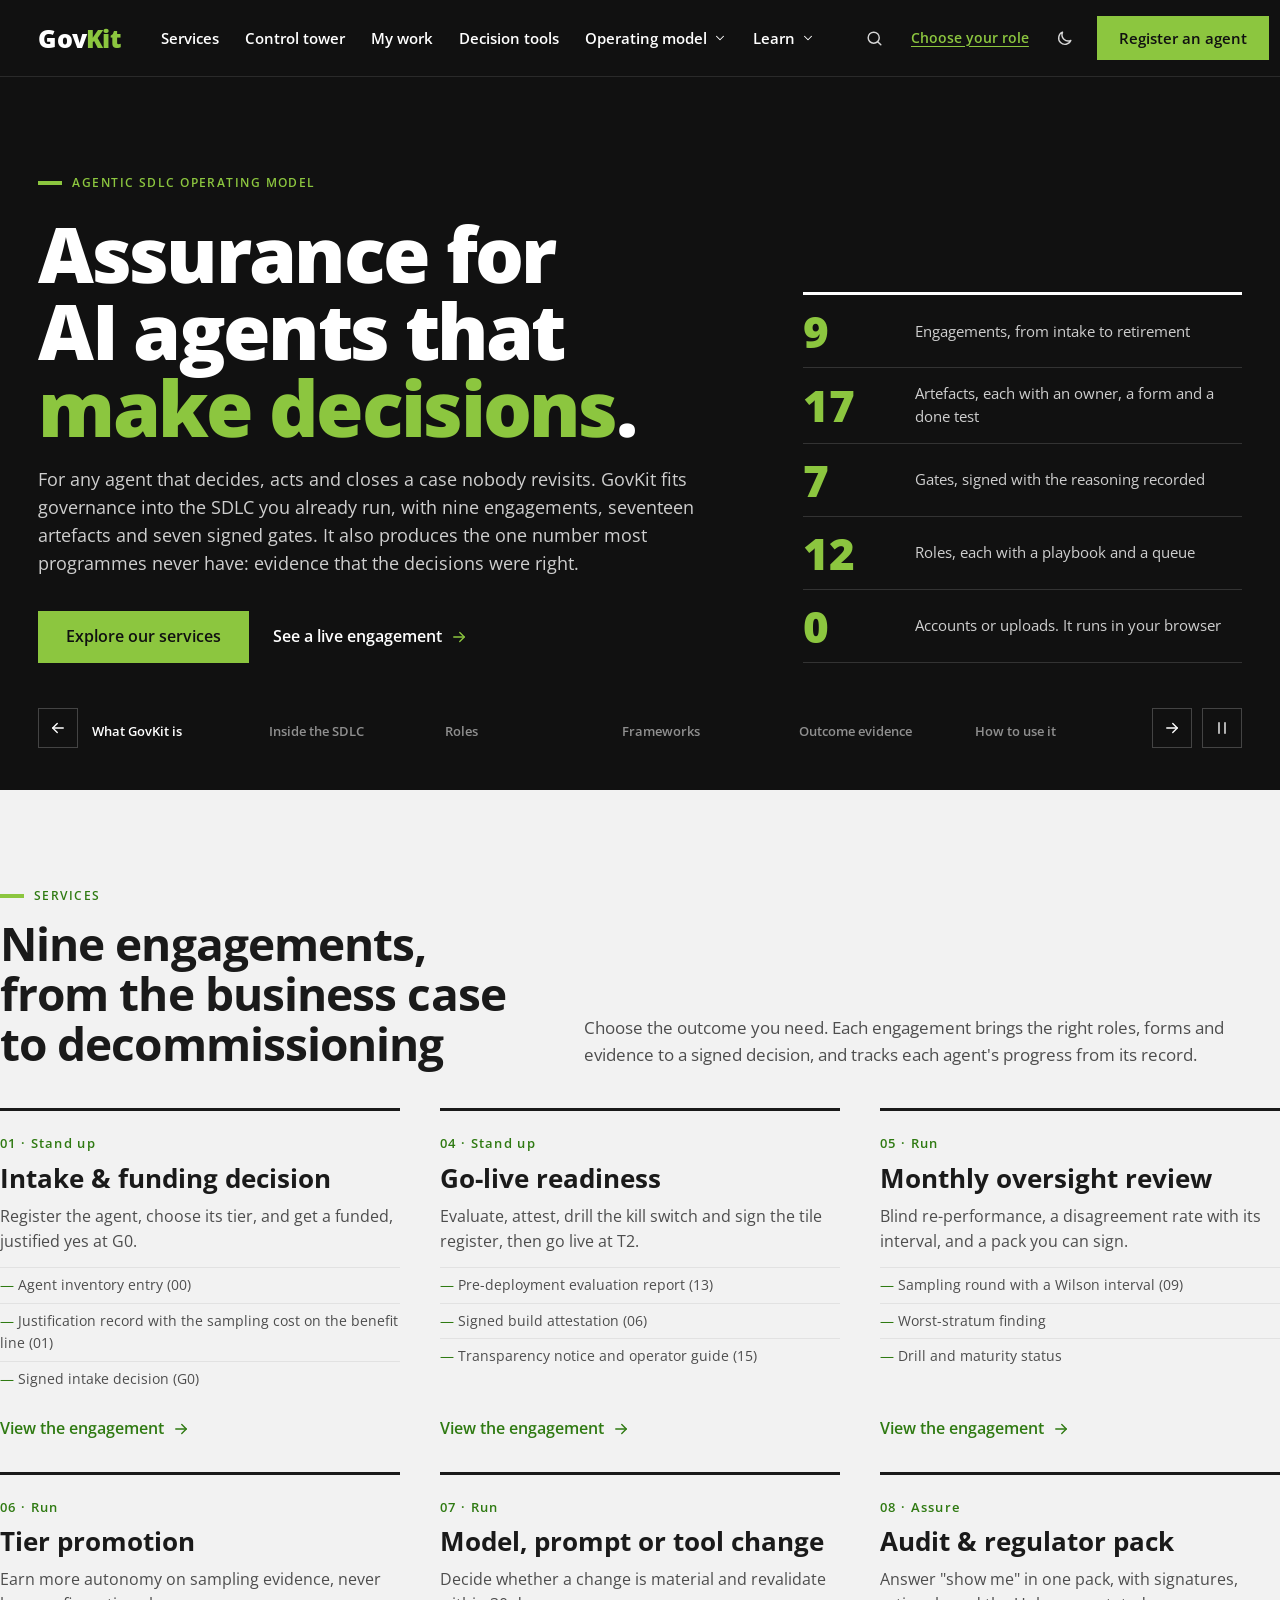
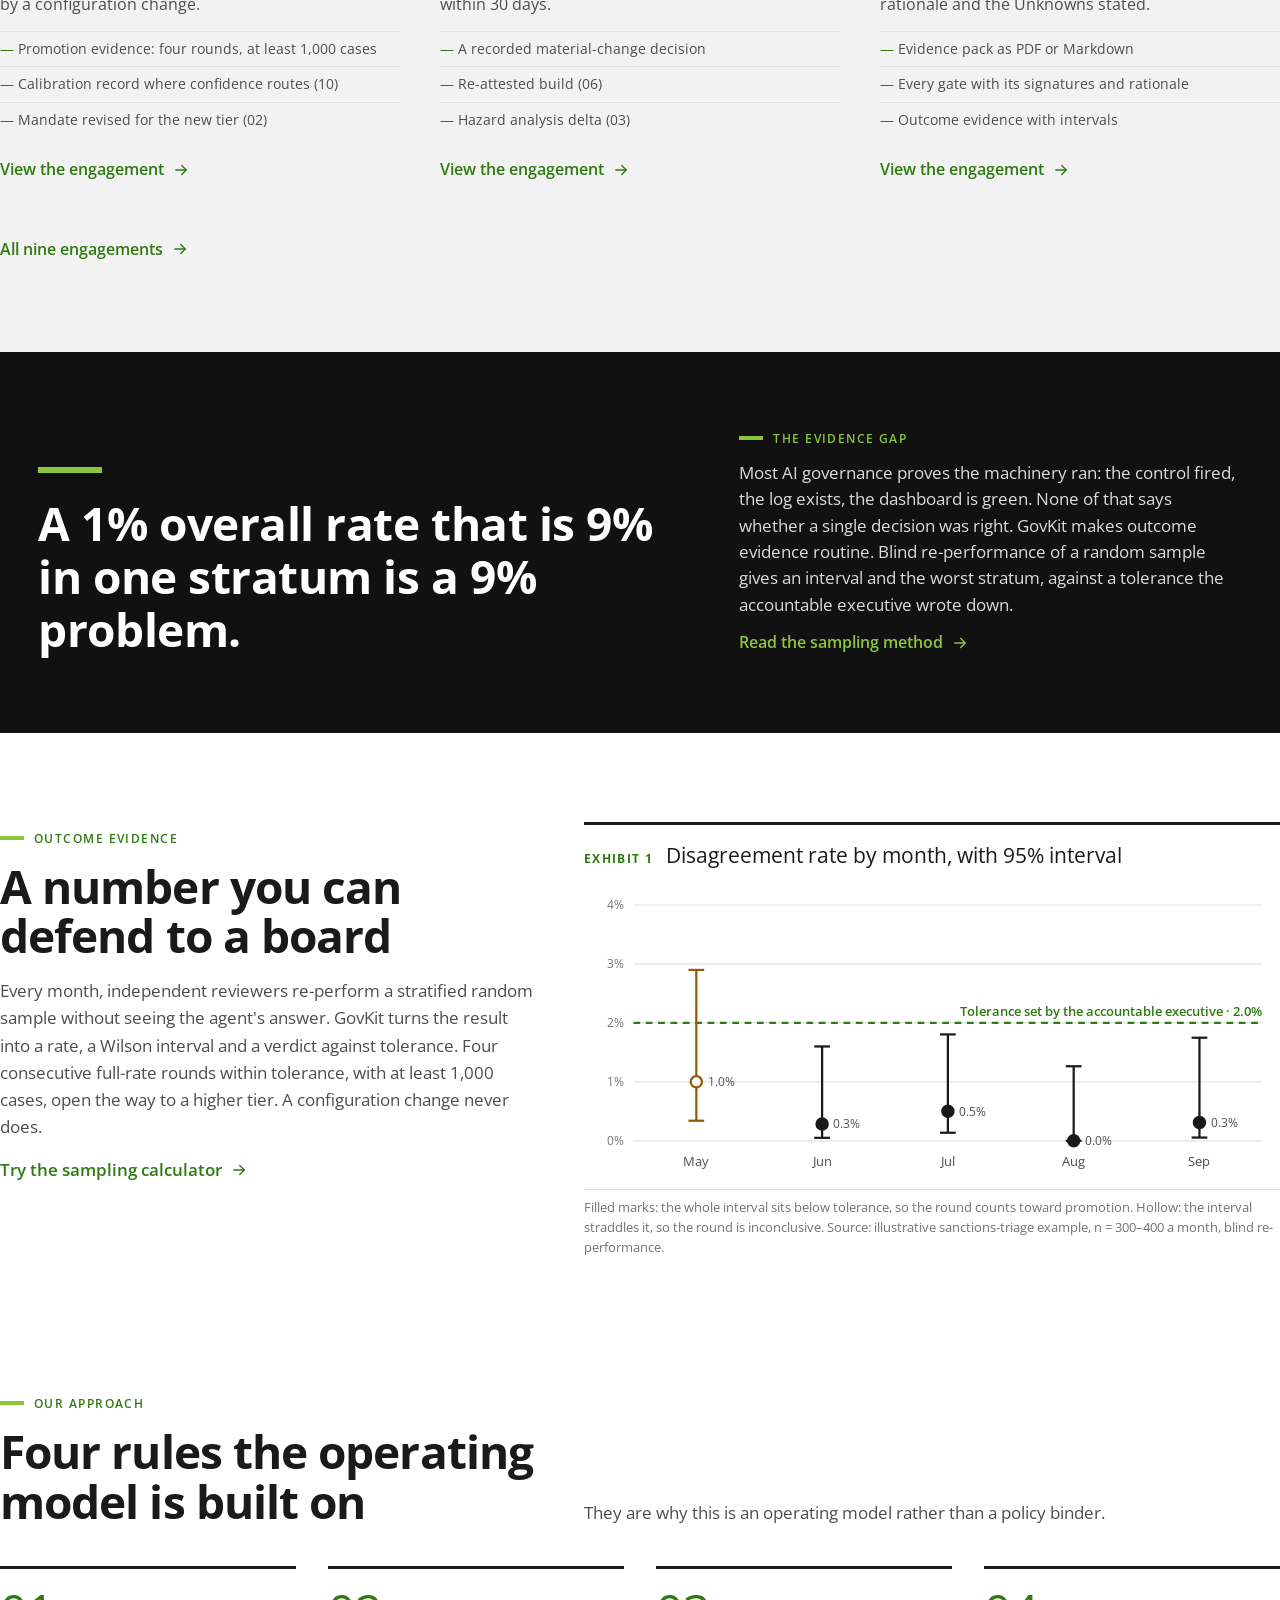
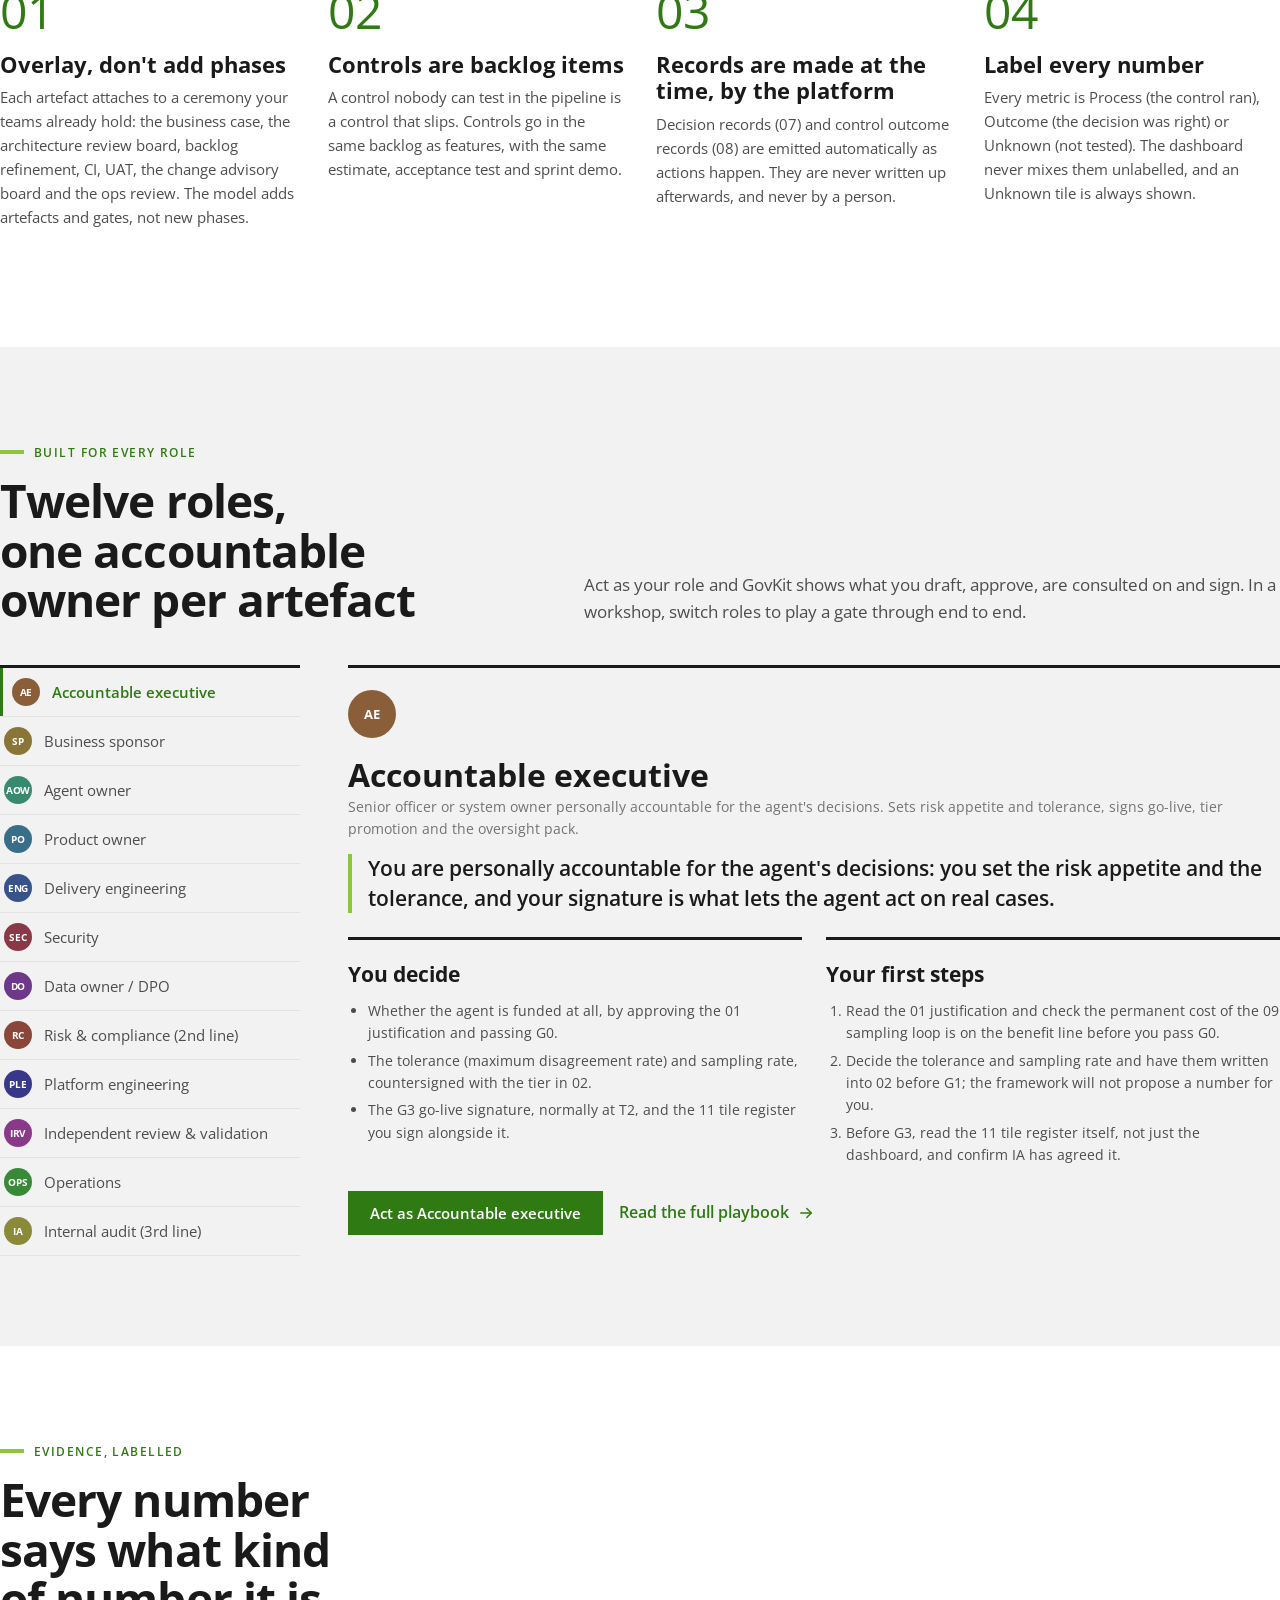
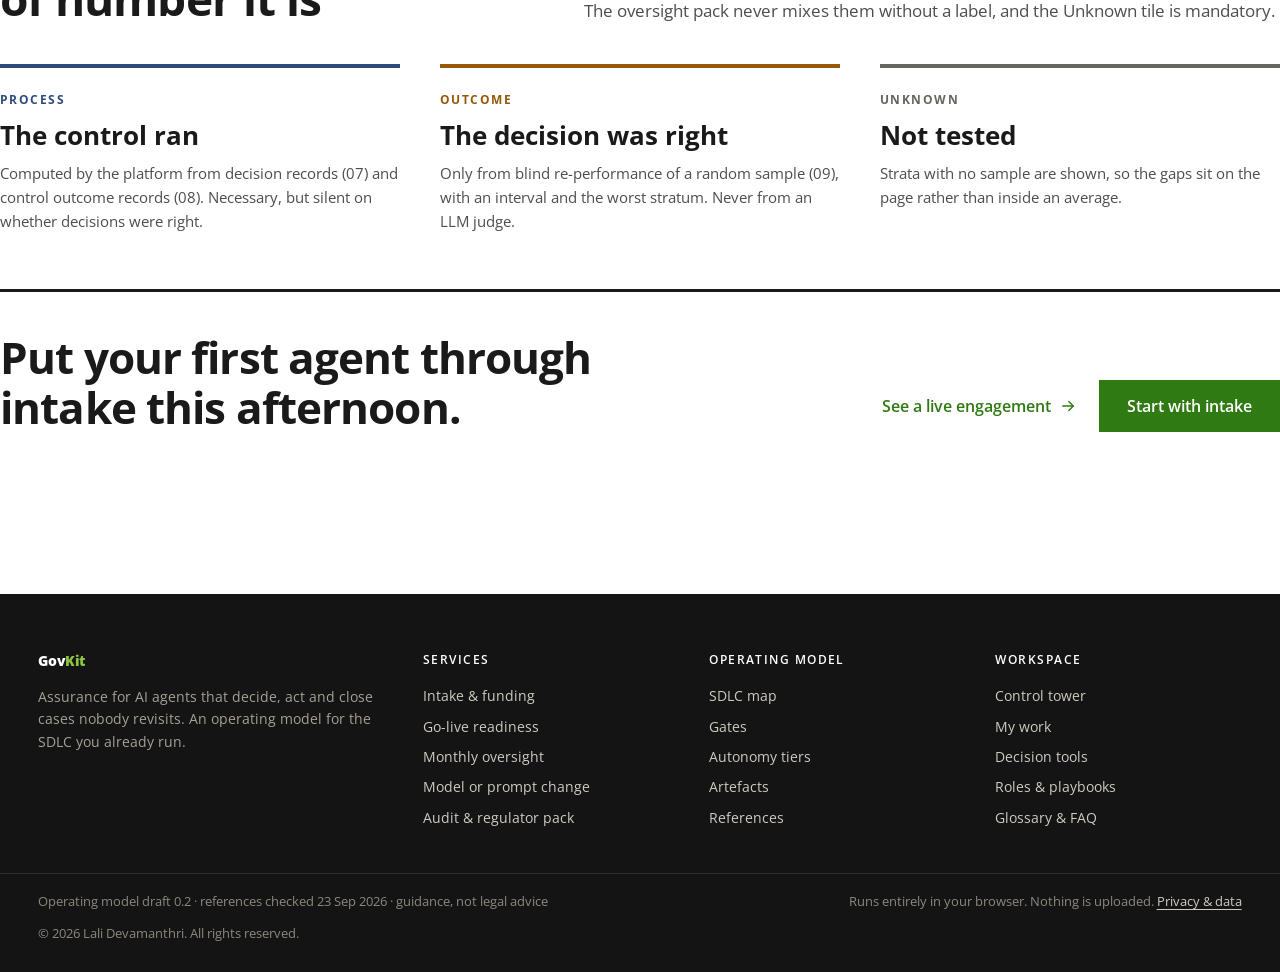
==== commit e962da43: "Withdraw the open licence; all rights reserved Replace the CC BY 4.0 / MIT dual licence with a propr" ====
--- a/web/index.html
+++ b/web/index.html
@@ -4,7 +4,8 @@
 <meta charset="utf-8">
 <meta name="viewport" content="width=device-width, initial-scale=1, viewport-fit=cover">
 <title>GovKit · Assurance for decisioning AI agents</title>
-<meta name="description" content="A free, role-based decision environment for governing decisioning AI agents across the SDLC you already run: 17 artefacts, 7 gates, 12 roles, autonomy tiers, and quantified outcome evidence.">
+<meta name="copyright" content="© 2026 Lali Devamanthri. All rights reserved.">
+<meta name="description" content="A role-based decision environment for governing decisioning AI agents across the SDLC you already run: 17 artefacts, 7 gates, 12 roles, autonomy tiers, and quantified outcome evidence.">
 <meta name="theme-color" content="#111111">
 <link rel="icon" href="assets/favicon.svg" type="image/svg+xml">
 <link rel="preload" href="assets/fonts/opensans.woff2" as="font" type="font/woff2" crossorigin>
--- a/web/assets/css/app.css
+++ b/web/assets/css/app.css
@@ -742,3 +742,126 @@
 .offer:hover{border-top-color:var(--hi)}
 .svc-row .num,.approach .n,.stepc::before{color:var(--brand)}
 .approach div,.principle,.section-head,.offer,.svc-list,.svc-steps,.kpis,.ladder,.steps,.journey,.lane,.role-tabs,.role-panel,.exhibit,.facts,.cta-band{border-top-width:3px}
+
+/* ================= home hero carousel ================= */
+.hero-c{padding-bottom:18px}
+.hero-track{position:relative;overflow:hidden;transition:height .55s cubic-bezier(.2,.7,.2,1)}
+.hs{position:absolute;top:0;left:0;width:100%;opacity:.35;transition:transform .7s cubic-bezier(.2,.7,.2,1),opacity .5s;will-change:transform}
+.hs.active{opacity:1}
+.hs .hero-ed{padding-bottom:clamp(24px,3vw,40px)}
+.hs-h{color:#fff;font-size:clamp(30px,3.9vw,50px);line-height:1.06;letter-spacing:-.03em;font-weight:800}
+.hs-h em{font-style:normal;color:var(--hi)}
+.hero-c .lede{color:#CFCFCF;font-size:17.5px;margin-top:18px}
+.hs-list{list-style:none;padding:0;margin:22px 0 0;border-top:1px solid #333}
+.hs-list li{padding:10px 0;border-bottom:1px solid #333;font-size:14.5px;color:#CFCFCF;margin:0}
+.hs-list li b{color:#fff;font-weight:700}
+.hero-c .link-arrow{background:none;border:0;font:inherit;font-weight:600;cursor:pointer;color:#fff}
+.hero-c .btn.primary{background:var(--hi);border-color:var(--hi);color:var(--hi-ink)}
+.hero-c .btn.primary:hover{background:#fff;border-color:#fff;color:#111}
+
+/* Enter animations run only while the slide is active. */
+.hs .a-up,.hs .a-pop,.hs .a-in,.hs .a-mark,.hs .a-draw,.hs .a-tol{opacity:0}
+.hs.active .a-up{animation:h-up .7s cubic-bezier(.2,.7,.2,1) both;animation-delay:calc(.12s + var(--i,0) * .09s)}
+.hs.active .a-pop{animation:h-pop .45s cubic-bezier(.2,.9,.3,1.3) both;animation-delay:calc(.3s + var(--i,0) * .045s)}
+.hs.active .a-in{animation:h-in .5s ease both;animation-delay:calc(.25s + var(--i,0) * .07s)}
+.hs.active .a-mark{animation:h-pop .5s cubic-bezier(.2,.9,.3,1.3) both;animation-delay:calc(.8s + var(--i,0) * .28s);transform-box:fill-box;transform-origin:center}
+.hs.active .a-tol{animation:h-in .6s ease .5s both}
+.hs.active .a-draw{opacity:1;stroke-dasharray:600;stroke-dashoffset:600;animation:h-draw 1.1s ease-out both;animation-delay:calc(.5s + var(--i,0) * .03s)}
+@keyframes h-up{from{opacity:0;transform:translateY(18px)}to{opacity:1;transform:none}}
+@keyframes h-pop{from{opacity:0;transform:scale(.6)}to{opacity:1;transform:none}}
+@keyframes h-in{from{opacity:0}to{opacity:1}}
+@keyframes h-draw{to{stroke-dashoffset:0}}
+@media (prefers-reduced-motion: reduce){
+  .hero-track,.hs{transition:none}
+  .hs .a-up,.hs .a-pop,.hs .a-in,.hs .a-mark,.hs .a-draw,.hs .a-tol{opacity:1;animation:none!important}
+  .hs.active .a-draw{stroke-dashoffset:0}
+}
+
+/* Controls */
+.hero-nav{display:flex;align-items:center;gap:10px;padding-top:6px;padding-bottom:24px}
+.hero-arrow,.hero-play{appearance:none;width:40px;height:40px;border:1px solid #444;background:transparent;color:#fff;display:inline-grid;place-items:center;cursor:pointer;flex:none}
+.hero-arrow:hover,.hero-play:hover{border-color:var(--hi);color:var(--hi)}
+.hero-dots{display:flex;gap:6px;flex:1;min-width:0;overflow-x:auto;scrollbar-width:none}
+.hero-dots::-webkit-scrollbar{display:none}
+.hero-dots button{appearance:none;border:0;background:none;padding:6px 4px;font:inherit;font-size:12.5px;font-weight:600;color:#8F8F8F;cursor:pointer;display:flex;flex-direction:column;gap:6px;flex:1 1 90px;min-width:70px;text-align:left}
+.hero-dots button i{display:block;height:3px;background:#333;position:relative;overflow:hidden}
+.hero-dots button i::after{content:"";position:absolute;inset:0;background:var(--hi);transform:scaleX(0);transform-origin:left}
+.hero-dots button[aria-selected="true"]{color:#fff}
+.hero-dots button[aria-selected="true"] i::after{transform:scaleX(1)}
+.hero-dots button.running i::after{animation:h-progress 9s linear both}
+@keyframes h-progress{from{transform:scaleX(0)}to{transform:scaleX(1)}}
+@media (prefers-reduced-motion: reduce){.hero-dots button.running i::after{animation:none;transform:scaleX(1)}}
+@media (max-width: 720px){.hero-dots button span{display:none}.hero-dots button{min-width:0;flex:1}}
+
+/* Slide 2: SDLC map */
+.ph-map{display:grid;grid-template-columns:repeat(9,minmax(0,1fr));gap:4px;align-self:center}
+.ph{display:flex;flex-direction:column;gap:6px;min-width:0}
+.ph-h{border-top:3px solid #fff;padding-top:8px;min-height:74px}
+.ph-h .ph-n{font-size:10px;font-weight:700;color:var(--hi);letter-spacing:.08em}
+.ph-h b{display:block;font-size:11px;color:#fff;line-height:1.15;margin-top:2px;hyphens:manual}
+.hero-map.hero-ed{grid-template-columns:minmax(0,1fr) minmax(0,1.3fr)}
+@media (max-width: 960px){.hero-map.hero-ed{grid-template-columns:minmax(0,1fr)}}
+.ph-h small{display:block;font-size:9px;color:#8F8F8F;line-height:1.25;margin-top:3px;overflow-wrap:anywhere}
+.ph-items{display:flex;flex-direction:column;gap:4px;min-height:120px}
+.ph-chip{display:block;font-family:var(--mono);font-size:11px;padding:4px 6px;background:var(--process-bg);color:var(--process);border-left:3px solid var(--process)}
+.ph-chip.o{background:var(--outcome-bg);color:var(--outcome);border-left-color:var(--outcome)}
+.ph-gate{font-size:9px;line-height:1.2;padding:5px 5px;background:#fff;color:#111;min-height:34px;overflow-wrap:anywhere;hyphens:auto}
+.ph-gate.none{background:transparent;visibility:hidden}
+.ph-gate b{display:block;font-size:10.5px}
+@media (max-width: 960px){.ph-map{grid-template-columns:repeat(3,minmax(0,1fr))}.ph-h{min-height:0}}
+
+/* Slide 3: RACI */
+.raci-mini{align-self:center;background:#1A1A1A;border-top:3px solid #fff;padding:14px 16px 12px;overflow-x:auto}
+.raci-cap{font-size:11.5px;font-weight:700;letter-spacing:.1em;text-transform:uppercase;color:var(--hi);margin-bottom:8px}
+.raci-mini table{border-collapse:collapse;width:100%}
+.raci-mini th{padding:0 0 6px;text-align:center}
+.raci-mini th .av{width:22px;height:22px;font-size:7.5px}
+.raci-mini td{text-align:center;padding:4px 1px;border-top:1px solid #2E2E2E;height:32px}
+.raci-mini td.art{text-align:left;font-size:11.5px;color:#fff;white-space:nowrap;padding-right:8px;max-width:150px;overflow:hidden;text-overflow:ellipsis}
+.raci-mini .rc{min-width:20px;height:19px;font-size:10.5px;padding:0 2px}
+.raci-mini .rc.R{background:#fff;color:#111}
+.raci-mini .rc.A{background:var(--hi);color:#111}
+.raci-mini .rc.C{box-shadow:inset 0 0 0 1px #8F8F8F;color:#CFCFCF}
+.raci-mini .rc.I{color:#8F8F8F}
+.raci-key{display:flex;gap:14px;flex-wrap:wrap;margin-top:10px;font-size:11.5px;color:#8F8F8F}
+.raci-key>span{display:inline-flex;align-items:center;gap:6px}
+.hs-roles{display:grid;grid-template-columns:repeat(2,minmax(0,1fr));gap:6px 18px;margin-top:22px}
+.hs-roles span{display:flex;align-items:center;gap:8px;font-size:13px;color:#CFCFCF}
+.hs-roles .av{width:24px;height:24px;font-size:8px}
+.hs-roles b{font-weight:500}
+
+/* Slide 4: frameworks */
+.fw-map{align-self:center}
+.fw-map svg{width:100%;height:auto;display:block}
+
+/* Slide 5: exhibit on dark */
+.exhibit-dark{border-top-color:#fff}
+.exhibit-dark .cap span{color:#fff}
+.exhibit-dark .src{color:#8F8F8F;border-top-color:#333}
+
+/* Slide 6: how to use */
+.hero-steps{align-items:start}
+.how{list-style:none;padding:0;margin:0;border-top:3px solid #fff}
+.how li{display:grid;grid-template-columns:34px minmax(0,1fr);gap:12px;padding:9px 0;border-bottom:1px solid #333;margin:0}
+.how-n{width:28px;height:28px;display:grid;place-items:center;background:var(--hi);color:#111;font-weight:800;font-size:13px}
+.how b{display:block;color:#fff;font-size:14.5px}
+.how p{font-size:12.5px;color:#B8B8B8;margin-top:1px}
+.mk{margin-top:6px}
+.mk-roles,.mk-tiers,.mk-status,.mk-gate{display:flex;gap:6px;flex-wrap:wrap;align-items:center}
+.mk-roles span{display:inline-flex;align-items:center;gap:6px;font-size:11.5px;color:#B8B8B8;padding:3px 8px 3px 3px;border:1px solid #333}
+.mk-roles span.on{border-color:var(--hi);color:#fff}
+.mk-roles .av{width:20px;height:20px;font-size:7px}
+.mk-tiers span{display:inline-flex;flex-direction:column;align-items:center;padding:4px 10px;border:1px solid #333;font-size:9.5px;color:#8F8F8F;min-width:44px}
+.mk-tiers span b{font-size:13px;color:#fff}
+.mk-tiers span.on{border-color:var(--hi);background:#1F2A12;color:var(--hi)}
+.mk-status .st{font-size:12px}
+.mk-status .st.draft{color:#98B2DE}.mk-status .st.submitted{color:#E2C263}.mk-status .st.approved{color:#7ACB95}
+.mk-status i{width:22px;height:1px;background:#555}
+.mk-gate span{display:inline-flex;align-items:center;gap:4px;font-size:11.5px;color:#7ACB95}
+.mk-gate span svg{width:13px;height:13px}
+.mk-gate b{font-size:11.5px;color:#111;background:#fff;padding:2px 8px}
+.mk-tile{display:grid;grid-template-columns:auto auto;gap:2px 12px;align-items:baseline;border-left:3px solid var(--outcome);padding-left:10px}
+.mk-tile small{grid-column:1/-1;font-size:10.5px;color:#8F8F8F}
+.mk-tile b{font-size:22px;color:#fff;line-height:1}
+.mk-tile span{font-size:11px;color:#B8B8B8}
+.mk-tile em{grid-column:1/-1;font-style:normal;font-size:11px;color:#7ACB95;font-weight:700}
